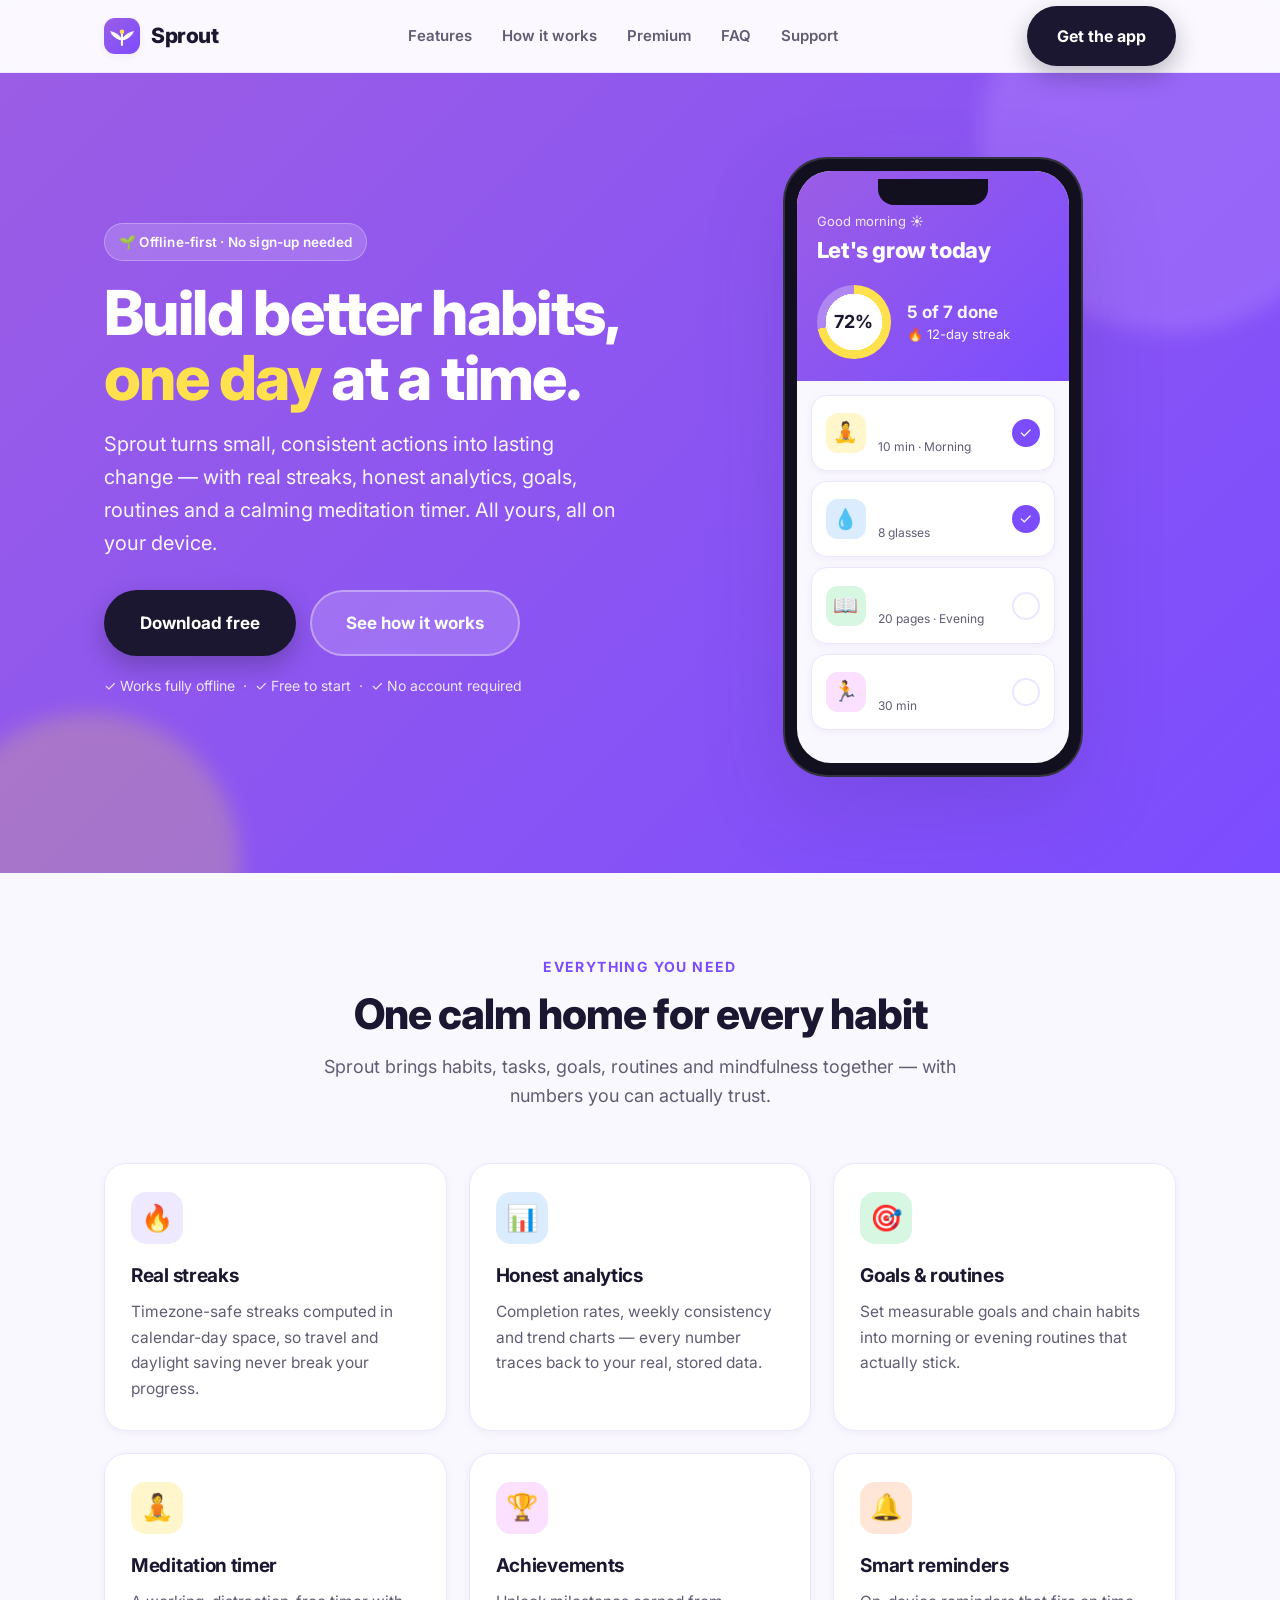
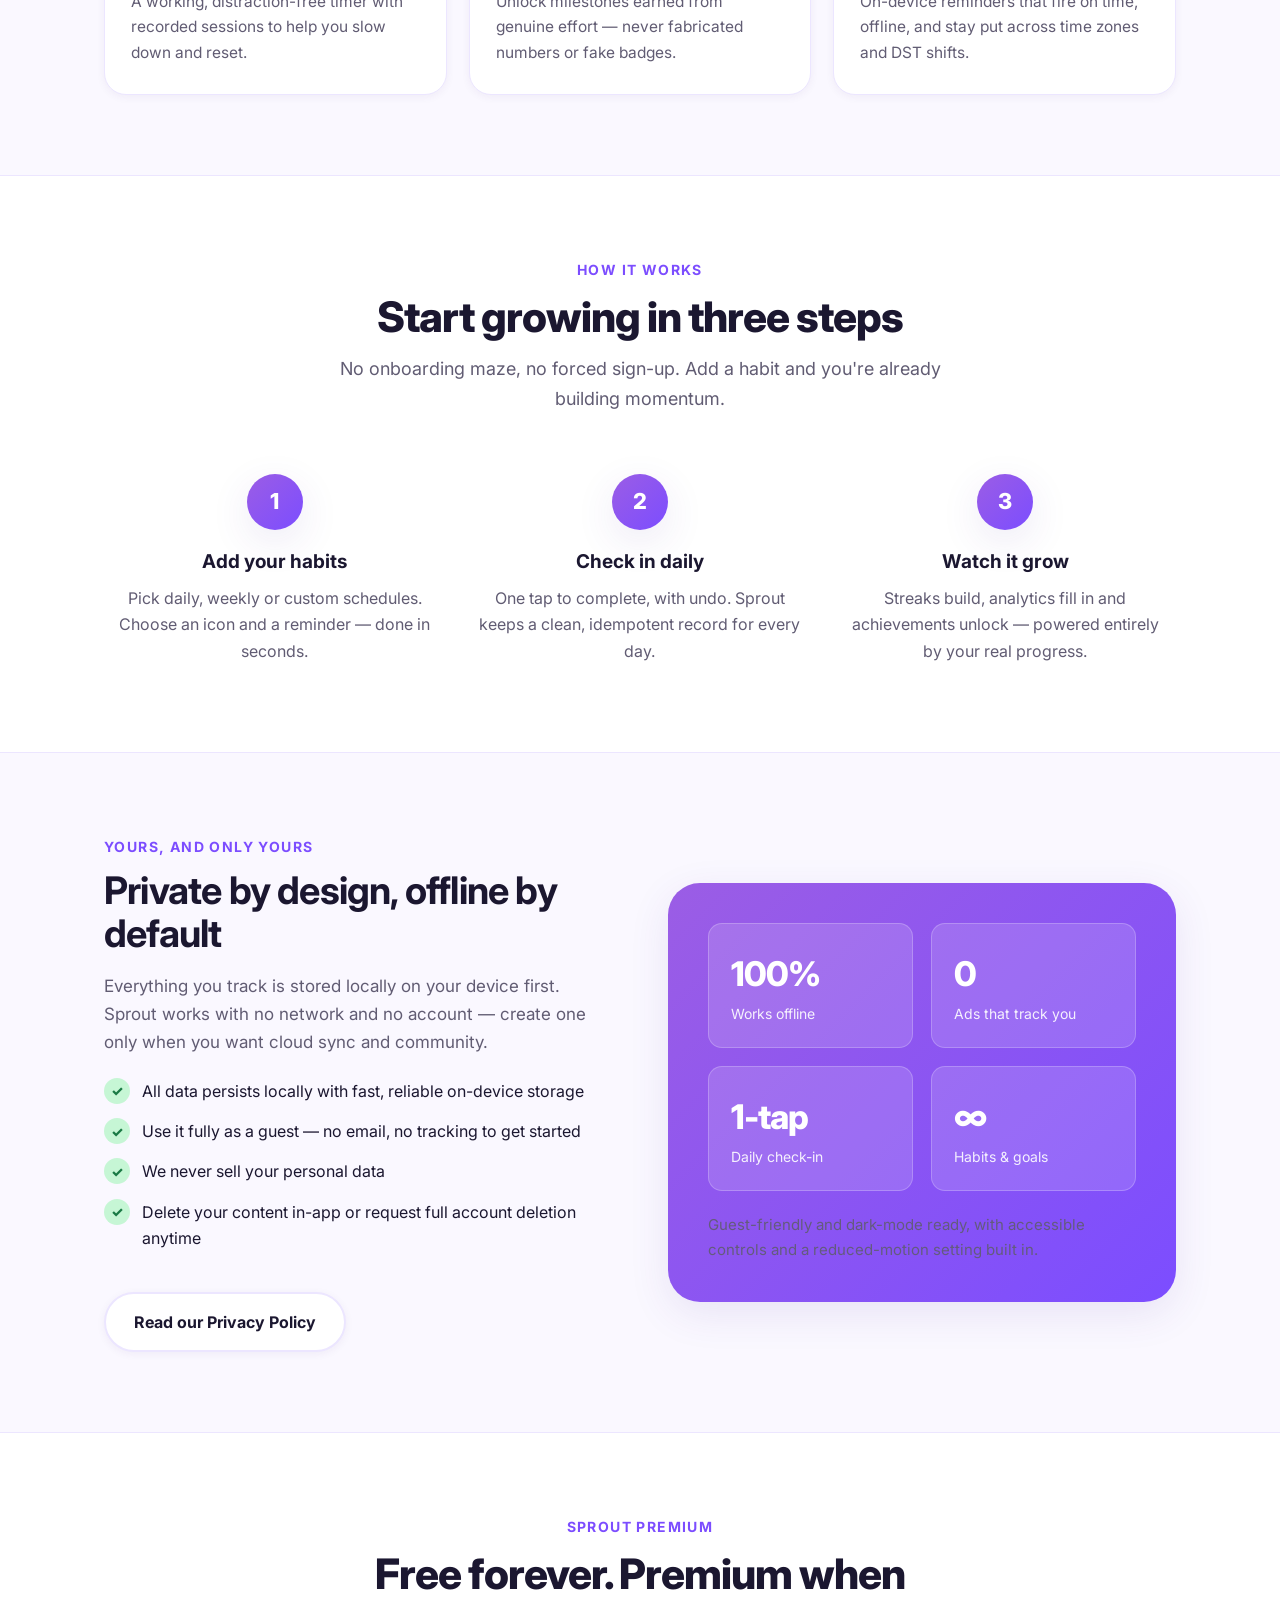
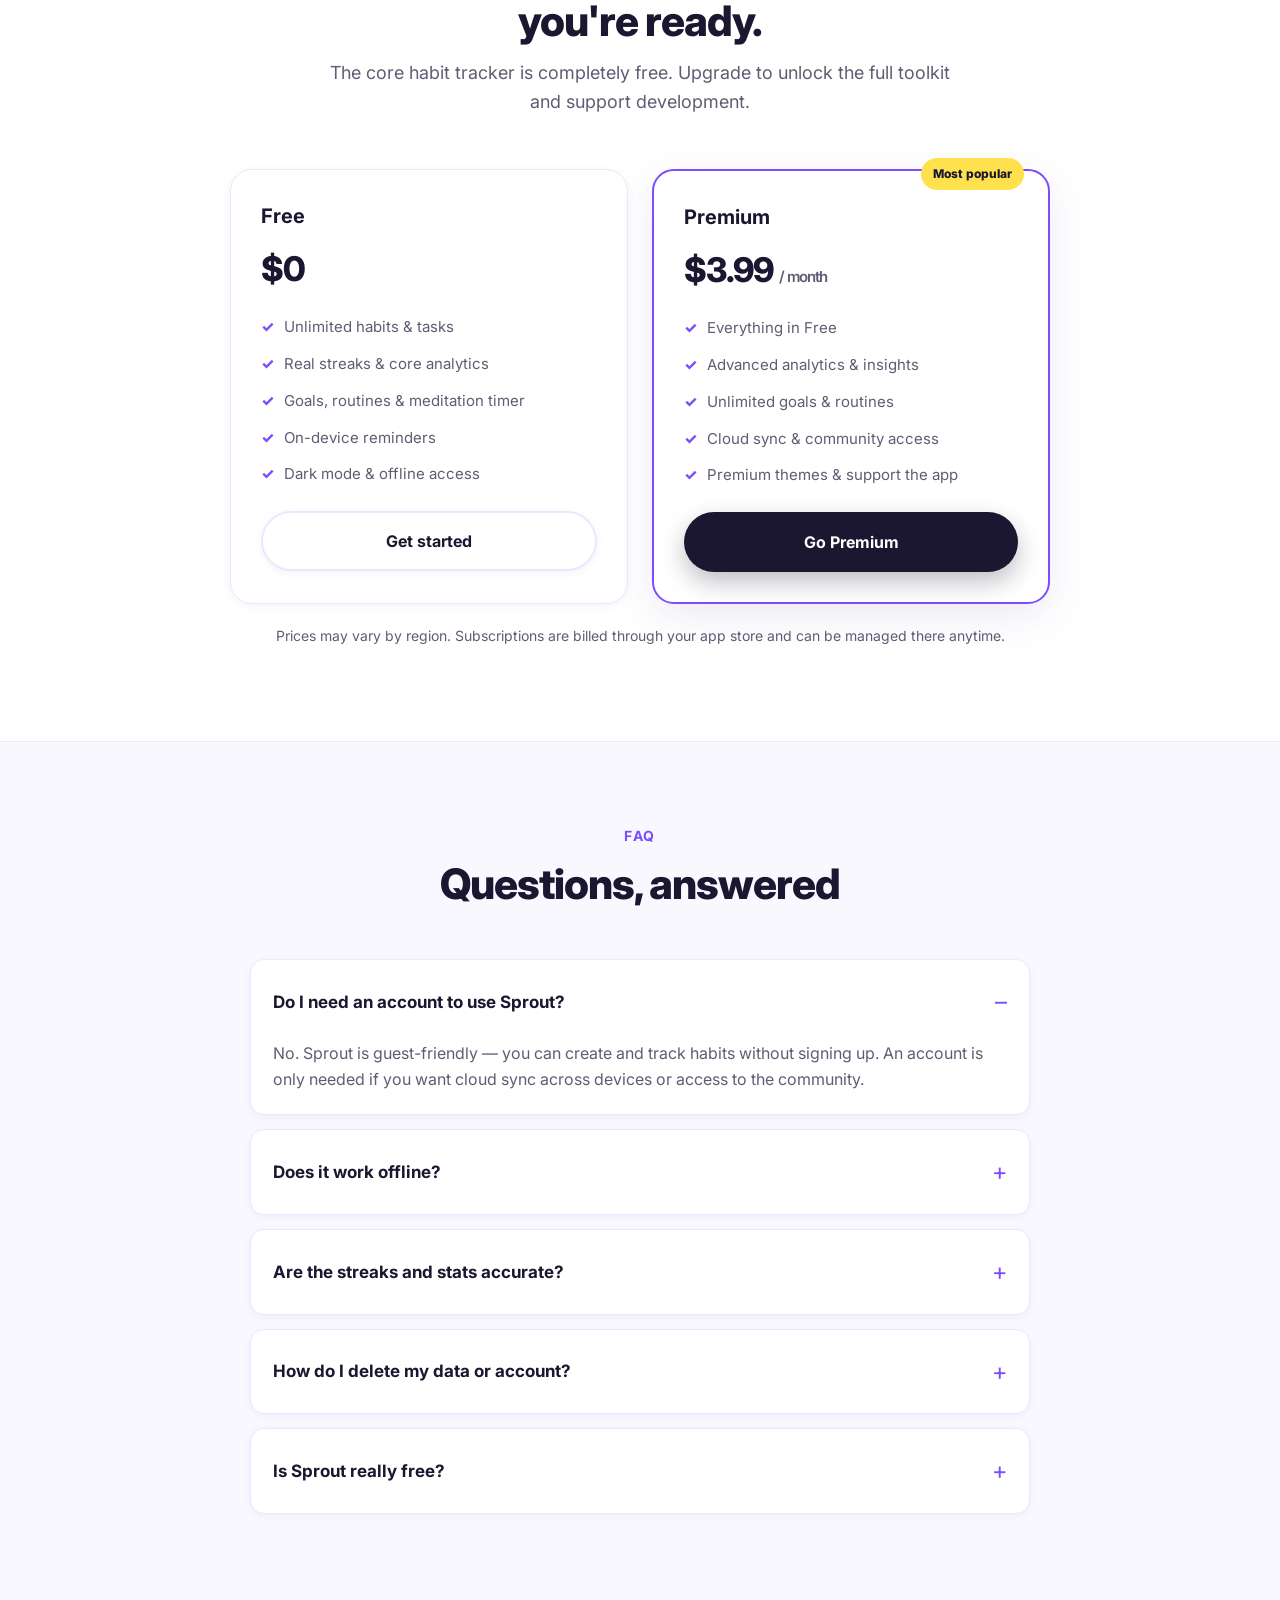
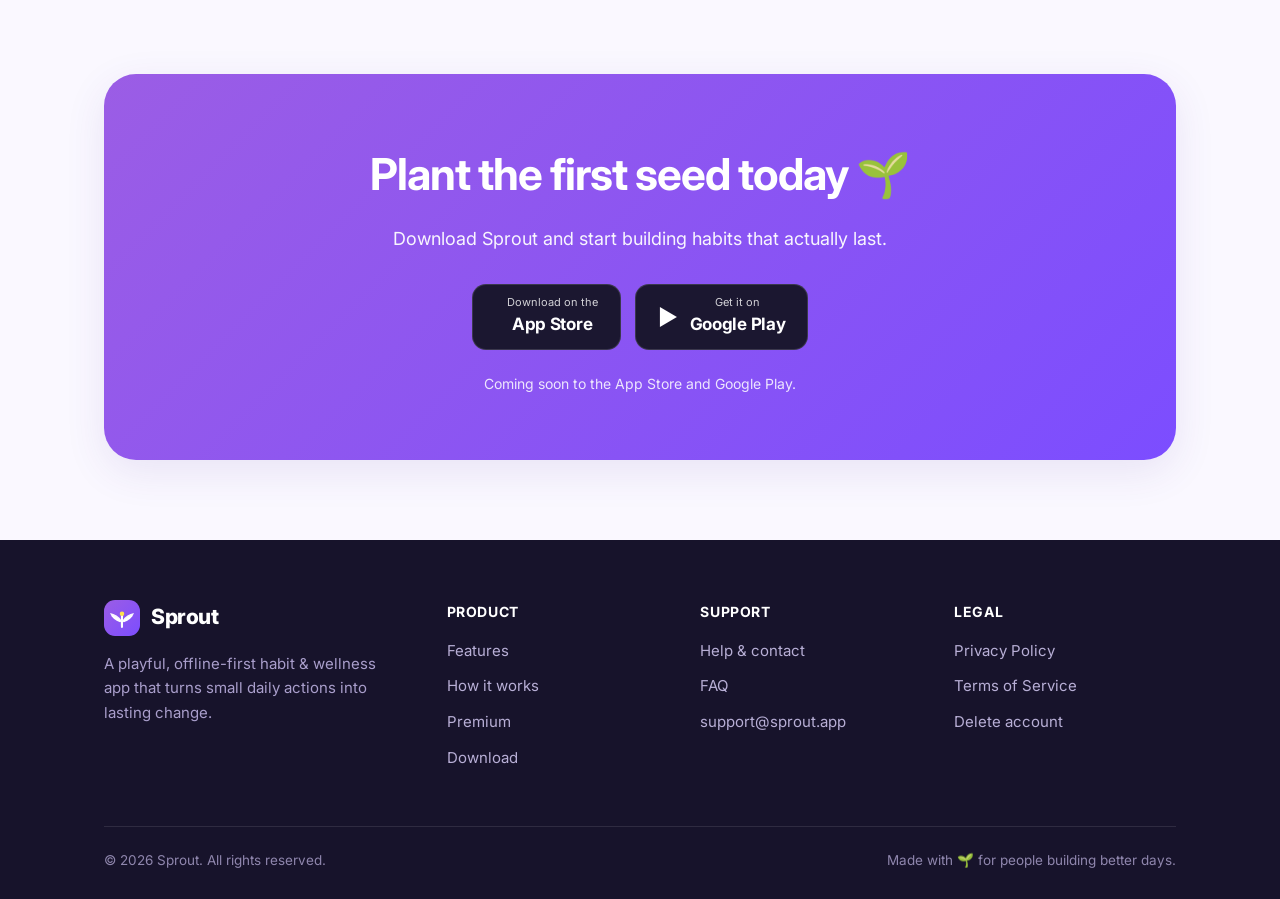
==== index.html @ 0c05026a "Add Sprout marketing site (landing, privacy, terms, delete-account, support)" ====
<!DOCTYPE html>
<html lang="en">
<head>
<meta charset="UTF-8">
<meta name="viewport" content="width=device-width, initial-scale=1.0">
<title>Sprout — Build better habits, one day at a time</title>
<meta name="description" content="Sprout is a playful, offline-first habit & wellness app. Track habits, build real streaks, hit goals, meditate and stay consistent — no account required.">
<meta name="theme-color" content="#7C4DFF">
<meta property="og:title" content="Sprout — Build better habits, one day at a time">
<meta property="og:description" content="Offline-first habit tracking with real streaks, analytics, goals, routines and meditation.">
<meta property="og:type" content="website">
<meta property="og:url" content="https://sprout.princelabs.me/">
<link rel="icon" type="image/svg+xml" href="/assets/logo.svg">
<link rel="apple-touch-icon" href="/assets/logo.svg">
<link rel="preconnect" href="https://fonts.googleapis.com">
<link rel="preconnect" href="https://fonts.gstatic.com" crossorigin>
<link href="https://fonts.googleapis.com/css2?family=Inter:wght@400;600;700;800&display=swap" rel="stylesheet">
<link rel="stylesheet" href="/styles.css">
</head>
<body>

<!-- ============ HEADER ============ -->
<header class="site-header">
  <div class="wrap">
    <nav class="nav" id="nav">
      <a class="brand" href="/">
        <img class="logo" src="/assets/logo.svg" alt="Sprout logo">
        Sprout
      </a>
      <div class="nav-links">
        <a href="#features">Features</a>
        <a href="#how">How it works</a>
        <a href="#premium">Premium</a>
        <a href="#faq">FAQ</a>
        <a href="/support">Support</a>
      </div>
      <div class="nav-cta">
        <a href="#download" class="btn btn-dark hide-mobile">Get the app</a>
        <button class="nav-toggle" id="navToggle" aria-label="Toggle menu">
          <span></span><span></span><span></span>
        </button>
      </div>
    </nav>
  </div>
</header>

<!-- ============ HERO ============ -->
<section class="hero">
  <div class="wrap">
    <div class="hero-grid">
      <div>
        <span class="eyebrow">🌱 Offline-first · No sign-up needed</span>
        <h1>Build better habits, <span class="accent">one day</span> at a time.</h1>
        <p class="lede">Sprout turns small, consistent actions into lasting change — with real streaks, honest analytics, goals, routines and a calming meditation timer. All yours, all on your device.</p>
        <div class="hero-actions">
          <a href="#download" class="btn btn-dark btn-lg">Download free</a>
          <a href="#how" class="btn btn-ghost btn-lg">See how it works</a>
        </div>
        <p class="hero-note">✓ Works fully offline &nbsp;·&nbsp; ✓ Free to start &nbsp;·&nbsp; ✓ No account required</p>
      </div>

      <!-- Phone mockup -->
      <div class="phone-stage">
        <div class="phone">
          <div class="notch"></div>
          <div class="screen">
            <div class="screen-top">
              <div class="greet">Good morning ☀️</div>
              <div class="greet-name">Let's grow today</div>
              <div class="ring-row">
                <div class="ring"><b>72%</b></div>
                <div class="ring-label">
                  <b>5 of 7 done</b>
                  🔥 12-day streak
                </div>
              </div>
            </div>
            <div class="screen-body">
              <div class="h-card done">
                <div class="emoji tint-yellow">🧘</div>
                <div class="h-meta"><b>Meditate</b><span>10 min · Morning</span></div>
                <div class="check">✓</div>
              </div>
              <div class="h-card done">
                <div class="emoji tint-blue">💧</div>
                <div class="h-meta"><b>Drink water</b><span>8 glasses</span></div>
                <div class="check">✓</div>
              </div>
              <div class="h-card">
                <div class="emoji tint-mint">📖</div>
                <div class="h-meta"><b>Read</b><span>20 pages · Evening</span></div>
                <div class="check"></div>
              </div>
              <div class="h-card">
                <div class="emoji tint-pink">🏃</div>
                <div class="h-meta"><b>Move your body</b><span>30 min</span></div>
                <div class="check"></div>
              </div>
            </div>
          </div>
        </div>
      </div>
    </div>
  </div>
</section>

<!-- ============ FEATURES ============ -->
<section id="features">
  <div class="wrap">
    <div class="section-head">
      <span class="kicker">Everything you need</span>
      <h2>One calm home for every habit</h2>
      <p>Sprout brings habits, tasks, goals, routines and mindfulness together — with numbers you can actually trust.</p>
    </div>
    <div class="features">
      <div class="feature">
        <div class="ficon tint-purple">🔥</div>
        <h3>Real streaks</h3>
        <p>Timezone-safe streaks computed in calendar-day space, so travel and daylight saving never break your progress.</p>
      </div>
      <div class="feature">
        <div class="ficon tint-blue">📊</div>
        <h3>Honest analytics</h3>
        <p>Completion rates, weekly consistency and trend charts — every number traces back to your real, stored data.</p>
      </div>
      <div class="feature">
        <div class="ficon tint-mint">🎯</div>
        <h3>Goals &amp; routines</h3>
        <p>Set measurable goals and chain habits into morning or evening routines that actually stick.</p>
      </div>
      <div class="feature">
        <div class="ficon tint-yellow">🧘</div>
        <h3>Meditation timer</h3>
        <p>A working, distraction-free timer with recorded sessions to help you slow down and reset.</p>
      </div>
      <div class="feature">
        <div class="ficon tint-pink">🏆</div>
        <h3>Achievements</h3>
        <p>Unlock milestones earned from genuine effort — never fabricated numbers or fake badges.</p>
      </div>
      <div class="feature">
        <div class="ficon tint-peach">🔔</div>
        <h3>Smart reminders</h3>
        <p>On-device reminders that fire on time, offline, and stay put across time zones and DST shifts.</p>
      </div>
    </div>
  </div>
</section>

<!-- ============ HOW IT WORKS ============ -->
<section id="how" style="background:#fff;border-top:1px solid var(--line);border-bottom:1px solid var(--line);">
  <div class="wrap">
    <div class="section-head">
      <span class="kicker">How it works</span>
      <h2>Start growing in three steps</h2>
      <p>No onboarding maze, no forced sign-up. Add a habit and you're already building momentum.</p>
    </div>
    <div class="steps">
      <div class="step">
        <div class="num">1</div>
        <h3>Add your habits</h3>
        <p>Pick daily, weekly or custom schedules. Choose an icon and a reminder — done in seconds.</p>
      </div>
      <div class="step">
        <div class="num">2</div>
        <h3>Check in daily</h3>
        <p>One tap to complete, with undo. Sprout keeps a clean, idempotent record for every day.</p>
      </div>
      <div class="step">
        <div class="num">3</div>
        <h3>Watch it grow</h3>
        <p>Streaks build, analytics fill in and achievements unlock — powered entirely by your real progress.</p>
      </div>
    </div>
  </div>
</section>

<!-- ============ PRIVACY / OFFLINE HIGHLIGHT ============ -->
<section id="privacy-first">
  <div class="wrap">
    <div class="split">
      <div>
        <span class="kicker" style="color:var(--purple);font-weight:700;letter-spacing:1.4px;text-transform:uppercase;font-size:14px;">Yours, and only yours</span>
        <h2>Private by design, offline by default</h2>
        <p>Everything you track is stored locally on your device first. Sprout works with no network and no account — create one only when you want cloud sync and community.</p>
        <ul class="check-list">
          <li><span class="tick">✓</span> All data persists locally with fast, reliable on-device storage</li>
          <li><span class="tick">✓</span> Use it fully as a guest — no email, no tracking to get started</li>
          <li><span class="tick">✓</span> We never sell your personal data</li>
          <li><span class="tick">✓</span> Delete your content in-app or request full account deletion anytime</li>
        </ul>
        <div class="mt-lg">
          <a href="/privacy" class="btn btn-light">Read our Privacy Policy</a>
        </div>
      </div>
      <div class="panel">
        <div class="stat-grid">
          <div class="stat"><div class="n">100%</div><div class="l">Works offline</div></div>
          <div class="stat"><div class="n">0</div><div class="l">Ads that track you</div></div>
          <div class="stat"><div class="n">1-tap</div><div class="l">Daily check-in</div></div>
          <div class="stat"><div class="n">∞</div><div class="l">Habits &amp; goals</div></div>
        </div>
        <p style="margin:22px 0 0;opacity:.92;font-size:15px;">Guest-friendly and dark-mode ready, with accessible controls and a reduced-motion setting built in.</p>
      </div>
    </div>
  </div>
</section>

<!-- ============ PREMIUM ============ -->
<section id="premium" style="background:#fff;border-top:1px solid var(--line);border-bottom:1px solid var(--line);">
  <div class="wrap">
    <div class="section-head">
      <span class="kicker">Sprout Premium</span>
      <h2>Free forever. Premium when you're ready.</h2>
      <p>The core habit tracker is completely free. Upgrade to unlock the full toolkit and support development.</p>
    </div>
    <div class="plans">
      <div class="plan">
        <h3>Free</h3>
        <div class="price">$0</div>
        <ul>
          <li>Unlimited habits &amp; tasks</li>
          <li>Real streaks &amp; core analytics</li>
          <li>Goals, routines &amp; meditation timer</li>
          <li>On-device reminders</li>
          <li>Dark mode &amp; offline access</li>
        </ul>
        <a href="#download" class="btn btn-light" style="width:100%;">Get started</a>
      </div>
      <div class="plan featured">
        <span class="tag">Most popular</span>
        <h3>Premium</h3>
        <div class="price">$3.99 <span>/ month</span></div>
        <ul>
          <li>Everything in Free</li>
          <li>Advanced analytics &amp; insights</li>
          <li>Unlimited goals &amp; routines</li>
          <li>Cloud sync &amp; community access</li>
          <li>Premium themes &amp; support the app</li>
        </ul>
        <a href="#download" class="btn btn-dark" style="width:100%;">Go Premium</a>
      </div>
    </div>
    <p class="center" style="color:var(--muted);font-size:14px;margin-top:20px;">Prices may vary by region. Subscriptions are billed through your app store and can be managed there anytime.</p>
  </div>
</section>

<!-- ============ FAQ ============ -->
<section id="faq">
  <div class="wrap">
    <div class="section-head">
      <span class="kicker">FAQ</span>
      <h2>Questions, answered</h2>
    </div>
    <div class="faq">
      <details class="qa" open>
        <summary>Do I need an account to use Sprout?</summary>
        <p>No. Sprout is guest-friendly — you can create and track habits without signing up. An account is only needed if you want cloud sync across devices or access to the community.</p>
      </details>
      <details class="qa">
        <summary>Does it work offline?</summary>
        <p>Yes. Sprout is offline-first. All your data is stored on your device, so the app works fully with no network connection. Reminders also fire locally, even offline.</p>
      </details>
      <details class="qa">
        <summary>Are the streaks and stats accurate?</summary>
        <p>Every number is derived from your actual completion records. Streaks are calculated in calendar-day space and stored in UTC, so daylight saving and travel never corrupt your progress.</p>
      </details>
      <details class="qa">
        <summary>How do I delete my data or account?</summary>
        <p>You can reset your data or delete your account directly in the app's settings. You can also request full account deletion by email — see our <a href="/delete-account">account deletion page</a> for details.</p>
      </details>
      <details class="qa">
        <summary>Is Sprout really free?</summary>
        <p>Yes. The core habit tracker is free forever. Premium is an optional subscription that unlocks advanced features and helps support ongoing development.</p>
      </details>
    </div>
  </div>
</section>

<!-- ============ DOWNLOAD CTA ============ -->
<section id="download" class="cta-band">
  <div class="wrap">
    <div class="cta-inner">
      <h2>Plant the first seed today 🌱</h2>
      <p>Download Sprout and start building habits that actually last.</p>
      <div class="store-badges">
        <a class="store-badge" href="#" aria-label="Download on the App Store">
          <span style="font-size:22px;"></span>
          <span><small>Download on the</small><b>App Store</b></span>
        </a>
        <a class="store-badge" href="#" aria-label="Get it on Google Play">
          <span style="font-size:22px;">▶</span>
          <span><small>Get it on</small><b>Google Play</b></span>
        </a>
      </div>
      <p style="margin:22px 0 0;font-size:14px;opacity:.85;">Coming soon to the App Store and Google Play.</p>
    </div>
  </div>
</section>

<!-- ============ FOOTER ============ -->
<footer class="site-footer">
  <div class="wrap">
    <div class="footer-grid">
      <div>
        <a class="brand" href="/">
          <img class="logo" src="/assets/logo.svg" alt="Sprout logo" width="36" height="36">
          Sprout
        </a>
        <p class="footer-about">A playful, offline-first habit &amp; wellness app that turns small daily actions into lasting change.</p>
      </div>
      <div class="footer-col">
        <h4>Product</h4>
        <a href="#features">Features</a>
        <a href="#how">How it works</a>
        <a href="#premium">Premium</a>
        <a href="#download">Download</a>
      </div>
      <div class="footer-col">
        <h4>Support</h4>
        <a href="/support">Help &amp; contact</a>
        <a href="#faq">FAQ</a>
        <a href="mailto:support@sprout.app">support@sprout.app</a>
      </div>
      <div class="footer-col">
        <h4>Legal</h4>
        <a href="/privacy">Privacy Policy</a>
        <a href="/terms">Terms of Service</a>
        <a href="/delete-account">Delete account</a>
      </div>
    </div>
    <div class="footer-bottom">
      <span>© 2026 Sprout. All rights reserved.</span>
      <span>Made with 🌱 for people building better days.</span>
    </div>
  </div>
</footer>

<script>
  // Mobile nav toggle
  var nav = document.getElementById('nav');
  var toggle = document.getElementById('navToggle');
  if (toggle) {
    toggle.addEventListener('click', function () {
      nav.classList.toggle('open');
    });
    nav.querySelectorAll('.nav-links a').forEach(function (a) {
      a.addEventListener('click', function () { nav.classList.remove('open'); });
    });
  }
</script>
</body>
</html>
---- styles.css ----
/* ============================================================
   Sprout — shared brand stylesheet
   Habit & wellness app marketing site
   ============================================================ */

:root {
  --purple: #7C4DFF;
  --purple-2: #9B5DE5;
  --purple-ink: #4a2fb0;
  --yellow: #FFE14D;
  --mint: #C6F6D5;
  --pink: #FBE4FF;
  --ink: #1b1730;
  --muted: #615c73;
  --line: #ece6ff;
  --bg: #faf8ff;
  --card: #ffffff;
  --radius: 22px;
  --radius-sm: 14px;
  --radius-lg: 32px;
  --shadow-sm: 0 2px 8px rgba(60, 40, 120, 0.06);
  --shadow: 0 12px 40px rgba(80, 50, 160, 0.10);
  --shadow-lg: 0 30px 80px rgba(80, 50, 160, 0.22);
  --grad: linear-gradient(135deg, var(--purple-2), var(--purple));
  --maxw: 1120px;
  --font: 'Inter', -apple-system, BlinkMacSystemFont, 'Segoe UI', Roboto, Helvetica, Arial, sans-serif;
}

* { box-sizing: border-box; }

html { scroll-behavior: smooth; -webkit-text-size-adjust: 100%; }

body {
  margin: 0;
  font-family: var(--font);
  color: var(--ink);
  background: var(--bg);
  line-height: 1.65;
  -webkit-font-smoothing: antialiased;
  text-rendering: optimizeLegibility;
}

img { max-width: 100%; display: block; }
a { color: var(--purple); text-decoration: none; }
a:hover { text-decoration: underline; }

.wrap { max-width: var(--maxw); margin: 0 auto; padding: 0 24px; }
.narrow { max-width: 780px; }

/* ---------- Buttons ---------- */
.btn {
  display: inline-flex;
  align-items: center;
  justify-content: center;
  gap: 10px;
  font-weight: 700;
  font-size: 16px;
  padding: 15px 28px;
  border-radius: 999px;
  border: 2px solid transparent;
  cursor: pointer;
  transition: transform .15s ease, box-shadow .15s ease, background .15s ease, color .15s ease;
  text-decoration: none;
  white-space: nowrap;
}
.btn:hover { text-decoration: none; transform: translateY(-2px); }
.btn-dark { background: var(--ink); color: #fff; box-shadow: 0 10px 24px rgba(27,23,48,.28); }
.btn-dark:hover { background: #2a2447; color: #fff; }
.btn-light { background: #fff; color: var(--ink); box-shadow: var(--shadow-sm); border-color: var(--line); }
.btn-light:hover { color: var(--ink); }
.btn-ghost { background: rgba(255,255,255,.16); color: #fff; border-color: rgba(255,255,255,.35); }
.btn-ghost:hover { background: rgba(255,255,255,.26); color: #fff; }
.btn-lg { font-size: 17px; padding: 17px 34px; }

/* ---------- Header / nav ---------- */
.site-header {
  position: sticky;
  top: 0;
  z-index: 50;
  backdrop-filter: saturate(180%) blur(12px);
  background: rgba(250, 248, 255, 0.82);
  border-bottom: 1px solid var(--line);
}
.nav {
  display: flex;
  align-items: center;
  justify-content: space-between;
  height: 72px;
}
.brand {
  display: flex;
  align-items: center;
  gap: 11px;
  font-weight: 800;
  font-size: 21px;
  letter-spacing: -0.4px;
  color: var(--ink);
}
.brand:hover { text-decoration: none; }
.brand .logo { width: 36px; height: 36px; border-radius: 11px; box-shadow: var(--shadow-sm); }
.nav-links { display: flex; align-items: center; gap: 30px; }
.nav-links a { color: var(--muted); font-weight: 600; font-size: 15px; }
.nav-links a:hover { color: var(--ink); text-decoration: none; }
.nav-cta { display: flex; align-items: center; gap: 14px; }
.nav-toggle { display: none; background: none; border: 0; cursor: pointer; padding: 8px; }
.nav-toggle span { display: block; width: 24px; height: 2px; background: var(--ink); margin: 5px 0; border-radius: 2px; }

/* ---------- Logo mark (inline svg helper) ---------- */
.mark {
  display: inline-grid;
  place-items: center;
  border-radius: 12px;
  background: var(--grad);
}

/* ---------- Hero ---------- */
.hero {
  position: relative;
  overflow: hidden;
  background: var(--grad);
  color: #fff;
  padding: 84px 0 96px;
}
.hero::before,
.hero::after {
  content: "";
  position: absolute;
  border-radius: 50%;
  filter: blur(10px);
  opacity: .35;
}
.hero::before { width: 380px; height: 380px; background: #b98cff; top: -120px; right: -80px; }
.hero::after { width: 300px; height: 300px; background: var(--yellow); bottom: -140px; left: -60px; opacity: .22; }
.hero .wrap { position: relative; z-index: 2; }
.hero-grid {
  display: grid;
  grid-template-columns: 1.05fr 0.95fr;
  gap: 48px;
  align-items: center;
}
.eyebrow {
  display: inline-flex;
  align-items: center;
  gap: 8px;
  background: rgba(255,255,255,.16);
  border: 1px solid rgba(255,255,255,.28);
  padding: 7px 14px;
  border-radius: 999px;
  font-weight: 600;
  font-size: 13.5px;
  letter-spacing: .2px;
}
.hero h1 {
  font-size: clamp(38px, 5.4vw, 62px);
  line-height: 1.04;
  letter-spacing: -1.6px;
  margin: 20px 0 18px;
  font-weight: 800;
}
.hero h1 .accent { color: var(--yellow); }
.hero .lede { font-size: clamp(17px, 2vw, 20px); opacity: .94; max-width: 520px; margin: 0 0 30px; }
.hero-actions { display: flex; flex-wrap: wrap; gap: 14px; align-items: center; }
.hero-note { margin-top: 18px; font-size: 14px; opacity: .85; display: flex; align-items: center; gap: 8px; }

/* ---------- Phone mockup ---------- */
.phone-stage { position: relative; display: grid; place-items: center; }
.phone {
  width: 300px;
  max-width: 78vw;
  aspect-ratio: 300 / 620;
  background: #12101f;
  border-radius: 44px;
  padding: 12px;
  box-shadow: var(--shadow-lg);
  border: 2px solid rgba(255,255,255,.14);
  position: relative;
}
.phone .screen {
  width: 100%;
  height: 100%;
  border-radius: 34px;
  overflow: hidden;
  background: var(--bg);
  display: flex;
  flex-direction: column;
}
.phone .notch {
  position: absolute;
  top: 20px; left: 50%; transform: translateX(-50%);
  width: 110px; height: 26px; background: #12101f; border-radius: 0 0 16px 16px; z-index: 3;
}
.screen-top {
  background: var(--grad);
  color: #fff;
  padding: 40px 20px 22px;
}
.screen-top .greet { font-size: 13px; opacity: .85; }
.screen-top .greet-name { font-size: 22px; font-weight: 800; letter-spacing: -.4px; }
.ring-row { display: flex; align-items: center; gap: 16px; margin-top: 16px; }
.ring {
  width: 74px; height: 74px; border-radius: 50%;
  background:
    radial-gradient(closest-side, #fff 76%, transparent 77% 100%),
    conic-gradient(var(--yellow) 72%, rgba(255,255,255,.28) 0);
  display: grid; place-items: center;
}
.ring b { font-size: 18px; color: var(--ink); }
.ring-row .ring-label { font-size: 13px; line-height: 1.4; opacity: .95; }
.ring-row .ring-label b { display: block; font-size: 17px; }
.screen-body { padding: 14px; display: grid; gap: 10px; overflow: hidden; }
.h-card {
  display: flex; align-items: center; gap: 12px;
  background: #fff; border: 1px solid var(--line);
  border-radius: 16px; padding: 12px 14px; box-shadow: var(--shadow-sm);
}
.h-card .emoji {
  width: 40px; height: 40px; border-radius: 12px; display: grid; place-items: center; font-size: 20px; flex: none;
}
.h-card .h-meta { flex: 1; min-width: 0; }
.h-card .h-meta b { font-size: 14.5px; display: block; }
.h-card .h-meta span { font-size: 12px; color: var(--muted); }
.h-card .check {
  width: 28px; height: 28px; border-radius: 50%; flex: none;
  border: 2px solid var(--line); display: grid; place-items: center;
  font-size: 15px; color: #fff;
}
.h-card.done .check { background: var(--purple); border-color: var(--purple); }
.h-card.done .h-meta b { text-decoration: none; }

/* ---------- Sections ---------- */
section { padding: 80px 0; }
.section-head { text-align: center; max-width: 640px; margin: 0 auto 52px; }
.section-head .kicker {
  color: var(--purple);
  font-weight: 700;
  font-size: 14px;
  letter-spacing: 1.4px;
  text-transform: uppercase;
}
.section-head h2 {
  font-size: clamp(28px, 4vw, 42px);
  letter-spacing: -1px;
  margin: 12px 0 14px;
  font-weight: 800;
  line-height: 1.1;
}
.section-head p { color: var(--muted); font-size: 18px; margin: 0; }

/* ---------- Feature grid ---------- */
.features {
  display: grid;
  grid-template-columns: repeat(3, 1fr);
  gap: 22px;
}
.feature {
  background: var(--card);
  border: 1px solid var(--line);
  border-radius: var(--radius);
  padding: 28px 26px;
  box-shadow: var(--shadow-sm);
  transition: transform .18s ease, box-shadow .18s ease;
}
.feature:hover { transform: translateY(-4px); box-shadow: var(--shadow); }
.feature .ficon {
  width: 52px; height: 52px; border-radius: 15px;
  display: grid; place-items: center; font-size: 26px; margin-bottom: 16px;
}
.feature h3 { margin: 0 0 8px; font-size: 19px; letter-spacing: -.3px; }
.feature p { margin: 0; color: var(--muted); font-size: 15.5px; }

.tint-purple { background: #efe9ff; }
.tint-yellow { background: #fff6cc; }
.tint-mint { background: #d7f7e2; }
.tint-pink { background: #fbe0ff; }
.tint-blue { background: #dcecff; }
.tint-peach { background: #ffe6d6; }

/* ---------- Steps ---------- */
.steps { display: grid; grid-template-columns: repeat(3, 1fr); gap: 24px; }
.step { text-align: center; padding: 8px; }
.step .num {
  width: 56px; height: 56px; margin: 0 auto 16px;
  border-radius: 50%; background: var(--grad); color: #fff;
  display: grid; place-items: center; font-weight: 800; font-size: 22px;
  box-shadow: var(--shadow);
}
.step h3 { margin: 0 0 8px; font-size: 19px; }
.step p { margin: 0; color: var(--muted); }

/* ---------- Split / highlight ---------- */
.split {
  display: grid;
  grid-template-columns: 1fr 1fr;
  gap: 56px;
  align-items: center;
}
.split h2 { font-size: clamp(26px, 3.4vw, 38px); letter-spacing: -.8px; margin: 10px 0 16px; line-height: 1.12; }
.split p { color: var(--muted); font-size: 17px; }
.check-list { list-style: none; padding: 0; margin: 22px 0 0; display: grid; gap: 14px; }
.check-list li { display: flex; gap: 12px; align-items: flex-start; font-size: 16px; }
.check-list .tick {
  flex: none; width: 26px; height: 26px; border-radius: 50%;
  background: var(--mint); color: #1a7a45; display: grid; place-items: center; font-weight: 800; font-size: 14px;
}
.panel {
  background: var(--grad);
  border-radius: var(--radius-lg);
  padding: 40px;
  color: #fff;
  box-shadow: var(--shadow);
}
.stat-grid { display: grid; grid-template-columns: 1fr 1fr; gap: 18px; }
.stat {
  background: rgba(255,255,255,.14);
  border: 1px solid rgba(255,255,255,.22);
  border-radius: var(--radius-sm);
  padding: 22px;
}
.stat .n { font-size: 34px; font-weight: 800; letter-spacing: -1px; }
.stat .l { font-size: 14px; opacity: .9; }

/* ---------- Premium ---------- */
.plans { display: grid; grid-template-columns: 1fr 1fr; gap: 24px; max-width: 820px; margin: 0 auto; }
.plan {
  background: var(--card); border: 1px solid var(--line);
  border-radius: var(--radius); padding: 30px; box-shadow: var(--shadow-sm); position: relative;
}
.plan.featured { border: 2px solid var(--purple); box-shadow: var(--shadow); }
.plan .tag {
  position: absolute; top: -13px; right: 24px;
  background: var(--yellow); color: var(--ink); font-weight: 800; font-size: 12px;
  padding: 6px 12px; border-radius: 999px;
}
.plan h3 { margin: 0 0 4px; font-size: 20px; }
.plan .price { font-size: 34px; font-weight: 800; letter-spacing: -1px; margin: 8px 0 4px; }
.plan .price span { font-size: 15px; font-weight: 600; color: var(--muted); }
.plan ul { list-style: none; padding: 0; margin: 18px 0 24px; display: grid; gap: 12px; }
.plan ul li { display: flex; gap: 10px; font-size: 15px; color: var(--muted); }
.plan ul li::before { content: "✓"; color: var(--purple); font-weight: 800; }

/* ---------- CTA band ---------- */
.cta-band { text-align: center; }
.cta-inner {
  background: var(--grad);
  border-radius: var(--radius-lg);
  padding: 64px 32px;
  color: #fff;
  box-shadow: var(--shadow);
  position: relative;
  overflow: hidden;
}
.cta-inner h2 { font-size: clamp(28px, 4vw, 44px); letter-spacing: -1px; margin: 0 0 14px; }
.cta-inner p { font-size: 18px; opacity: .94; margin: 0 0 30px; }
.store-badges { display: flex; gap: 14px; justify-content: center; flex-wrap: wrap; }
.store-badge {
  display: inline-flex; align-items: center; gap: 12px;
  background: var(--ink); color: #fff; padding: 12px 22px; border-radius: 14px;
  border: 1px solid rgba(255,255,255,.14); transition: transform .15s ease;
}
.store-badge:hover { text-decoration: none; color: #fff; transform: translateY(-2px); }
.store-badge small { display: block; font-size: 11px; opacity: .8; line-height: 1; margin-bottom: 3px; }
.store-badge b { font-size: 17px; line-height: 1; letter-spacing: -.3px; }

/* ---------- FAQ ---------- */
.faq { max-width: 780px; margin: 0 auto; display: grid; gap: 14px; }
details.qa {
  background: var(--card); border: 1px solid var(--line);
  border-radius: var(--radius-sm); padding: 4px 22px; box-shadow: var(--shadow-sm);
}
details.qa summary {
  list-style: none; cursor: pointer; font-weight: 700; font-size: 17px;
  padding: 18px 0; display: flex; justify-content: space-between; align-items: center; gap: 16px;
}
details.qa summary::-webkit-details-marker { display: none; }
details.qa summary::after { content: "+"; font-size: 24px; color: var(--purple); font-weight: 400; }
details.qa[open] summary::after { content: "–"; }
details.qa p { margin: 0 0 18px; color: var(--muted); }

/* ---------- Footer ---------- */
.site-footer { background: #17132b; color: #cfc8e6; padding: 60px 0 28px; }
.footer-grid { display: grid; grid-template-columns: 1.4fr 1fr 1fr 1fr; gap: 32px; }
.site-footer .brand { color: #fff; }
.site-footer .brand .logo { box-shadow: none; }
.footer-about { color: #a99ecb; font-size: 15px; margin: 16px 0 0; max-width: 300px; }
.footer-col h4 { color: #fff; font-size: 14px; letter-spacing: .6px; text-transform: uppercase; margin: 0 0 16px; }
.footer-col a { display: block; color: #b8afd6; font-size: 15px; margin-bottom: 11px; }
.footer-col a:hover { color: #fff; text-decoration: none; }
.footer-bottom {
  border-top: 1px solid rgba(255,255,255,.1);
  margin-top: 44px; padding-top: 22px;
  display: flex; justify-content: space-between; flex-wrap: wrap; gap: 12px;
  font-size: 13.5px; color: #8f86ad;
}
.footer-bottom a { color: #8f86ad; }

/* ---------- Legal / doc pages ---------- */
.doc-hero { background: var(--grad); color: #fff; padding: 64px 0 48px; }
.doc-hero h1 { font-size: clamp(30px, 4.4vw, 46px); letter-spacing: -1px; margin: 14px 0 8px; }
.doc-hero .sub { opacity: .9; margin: 0; }
.doc { padding: 48px 0 80px; }
.doc h2 { margin: 34px 0 10px; font-size: 22px; letter-spacing: -.4px; }
.doc h3 { margin: 24px 0 8px; font-size: 18px; }
.doc p, .doc li { color: #2c2740; font-size: 16px; }
.doc ul, .doc ol { padding-left: 22px; }
.doc li { margin: 6px 0; }
.doc .muted { color: var(--muted); font-size: 14px; }
.callout {
  background: var(--card); border: 1px solid var(--line);
  border-left: 4px solid var(--purple);
  border-radius: var(--radius-sm); padding: 18px 22px; margin: 22px 0;
  box-shadow: var(--shadow-sm);
}
.callout.warn { border-left-color: #e0842a; background: #fff7ee; }
.toc {
  background: var(--card); border: 1px solid var(--line);
  border-radius: var(--radius-sm); padding: 20px 24px; margin: 8px 0 28px;
}
.toc h4 { margin: 0 0 10px; font-size: 13px; letter-spacing: .6px; text-transform: uppercase; color: var(--muted); }
.toc ol { margin: 0; padding-left: 20px; column-count: 2; column-gap: 32px; }
.toc a { font-size: 15px; }

/* step cards for delete-account */
.steps-vertical { counter-reset: step; display: grid; gap: 16px; margin: 8px 0 0; }
.step-row {
  display: flex; gap: 18px; align-items: flex-start;
  background: var(--card); border: 1px solid var(--line);
  border-radius: var(--radius-sm); padding: 20px 22px; box-shadow: var(--shadow-sm);
}
.step-row .badge {
  counter-increment: step; flex: none;
  width: 38px; height: 38px; border-radius: 50%; background: var(--grad); color: #fff;
  display: grid; place-items: center; font-weight: 800;
}
.step-row .badge::before { content: counter(step); }
.step-row h3 { margin: 2px 0 6px; font-size: 17px; }
.step-row p { margin: 0; color: var(--muted); font-size: 15px; }

/* contact cards */
.contact-grid { display: grid; grid-template-columns: repeat(3, 1fr); gap: 20px; margin-top: 8px; }
.contact-card {
  background: var(--card); border: 1px solid var(--line); border-radius: var(--radius);
  padding: 28px; text-align: center; box-shadow: var(--shadow-sm);
}
.contact-card .ficon { margin: 0 auto 14px; }
.contact-card h3 { margin: 0 0 6px; font-size: 18px; }
.contact-card p { margin: 0; color: var(--muted); font-size: 15px; }

/* 404 */
.notfound {
  min-height: 70vh; display: grid; place-items: center; text-align: center; padding: 60px 24px;
}
.notfound .big { font-size: clamp(80px, 16vw, 160px); font-weight: 800; letter-spacing: -4px; color: var(--purple); line-height: 1; }

/* ---------- Utilities ---------- */
.center { text-align: center; }
.mt-lg { margin-top: 40px; }
.hide-mobile { display: initial; }

/* ---------- Responsive ---------- */
@media (max-width: 900px) {
  .hero-grid { grid-template-columns: 1fr; gap: 40px; text-align: center; }
  .hero .lede { margin-left: auto; margin-right: auto; }
  .hero-actions { justify-content: center; }
  .hero-note { justify-content: center; }
  .phone-stage { order: -1; }
  .features, .steps, .contact-grid { grid-template-columns: 1fr 1fr; }
  .split, .plans { grid-template-columns: 1fr; gap: 32px; }
  .footer-grid { grid-template-columns: 1fr 1fr; gap: 28px; }
  .toc ol { column-count: 1; }
}
@media (max-width: 620px) {
  section { padding: 56px 0; }
  .nav-links { display: none; }
  .nav-toggle { display: block; }
  .nav.open .nav-links {
    display: flex; flex-direction: column; position: absolute; top: 72px; left: 0; right: 0;
    background: #fff; padding: 18px 24px; gap: 16px; border-bottom: 1px solid var(--line);
    box-shadow: var(--shadow);
  }
  .features, .steps, .contact-grid { grid-template-columns: 1fr; }
  .footer-grid { grid-template-columns: 1fr; }
  .hero { padding: 60px 0 72px; }
  .cta-inner { padding: 44px 22px; }
}

@media (prefers-reduced-motion: reduce) {
  * { scroll-behavior: auto !important; transition: none !important; }
}
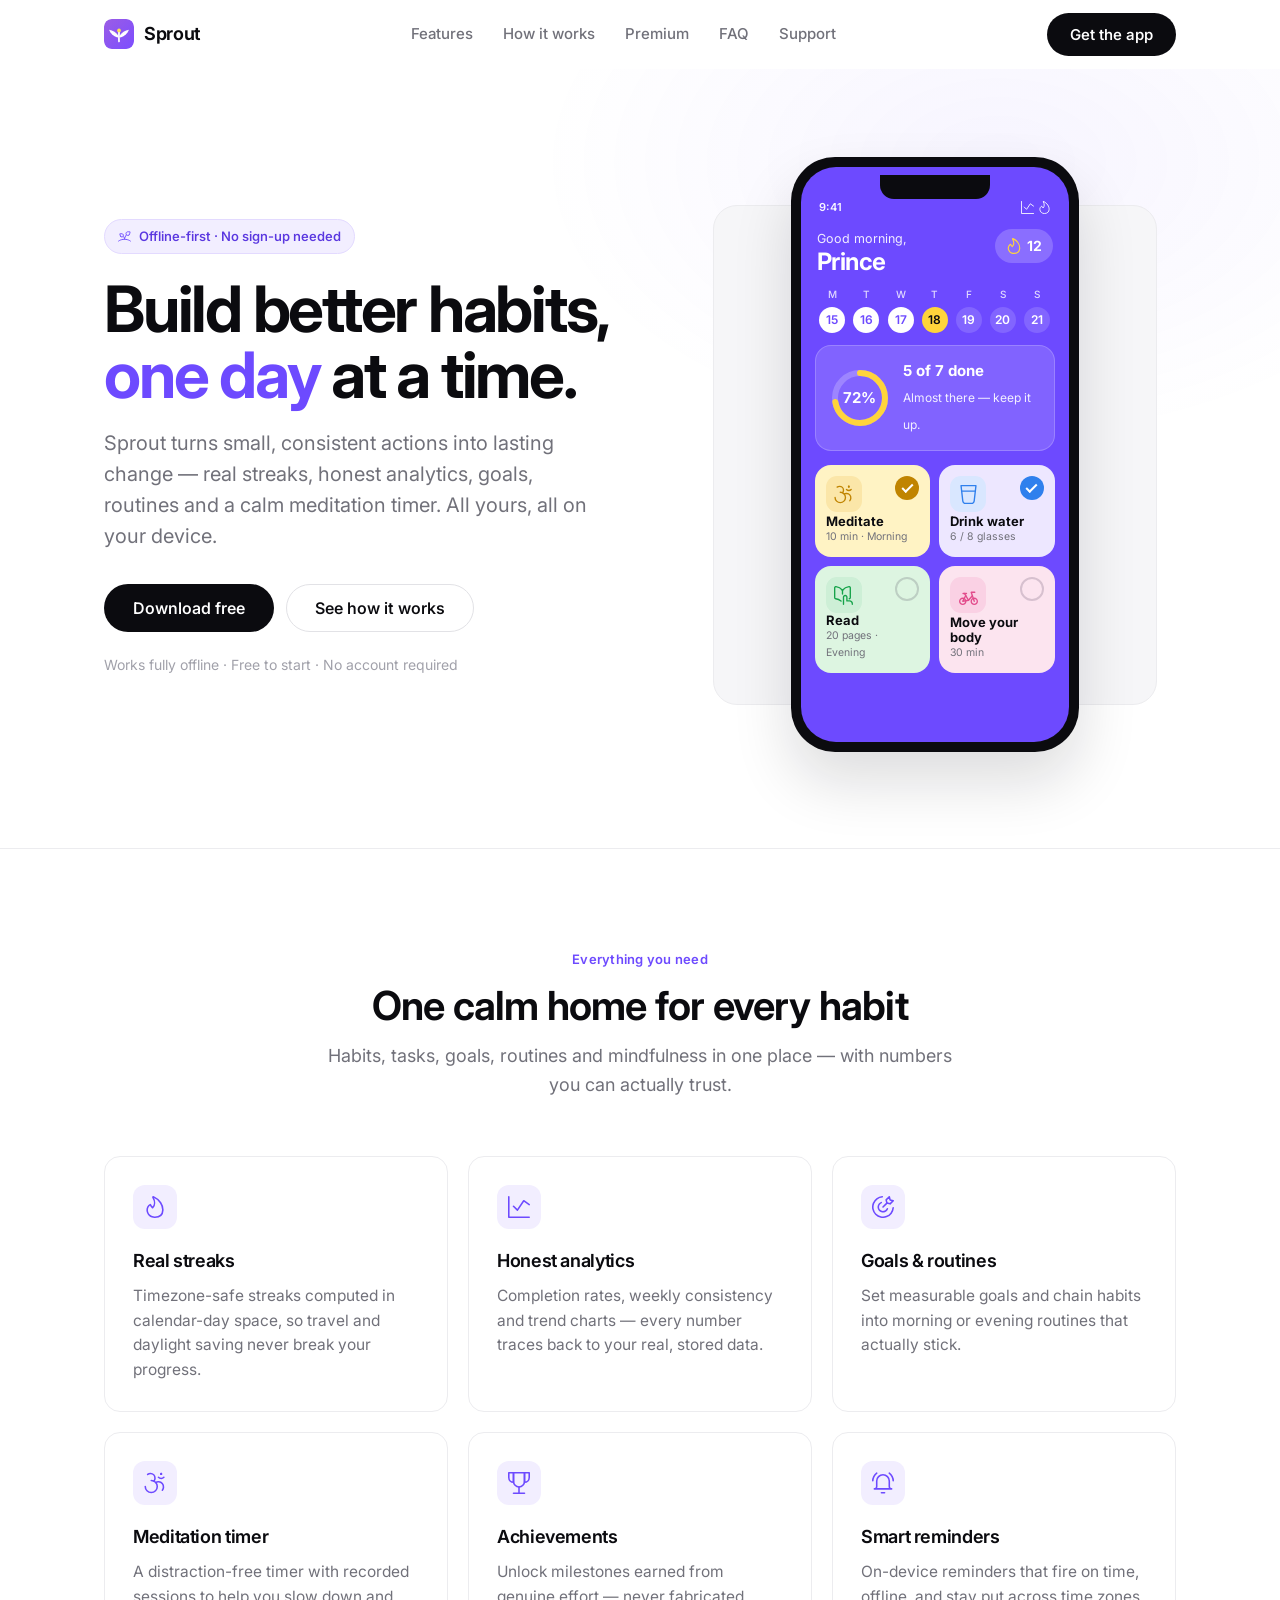
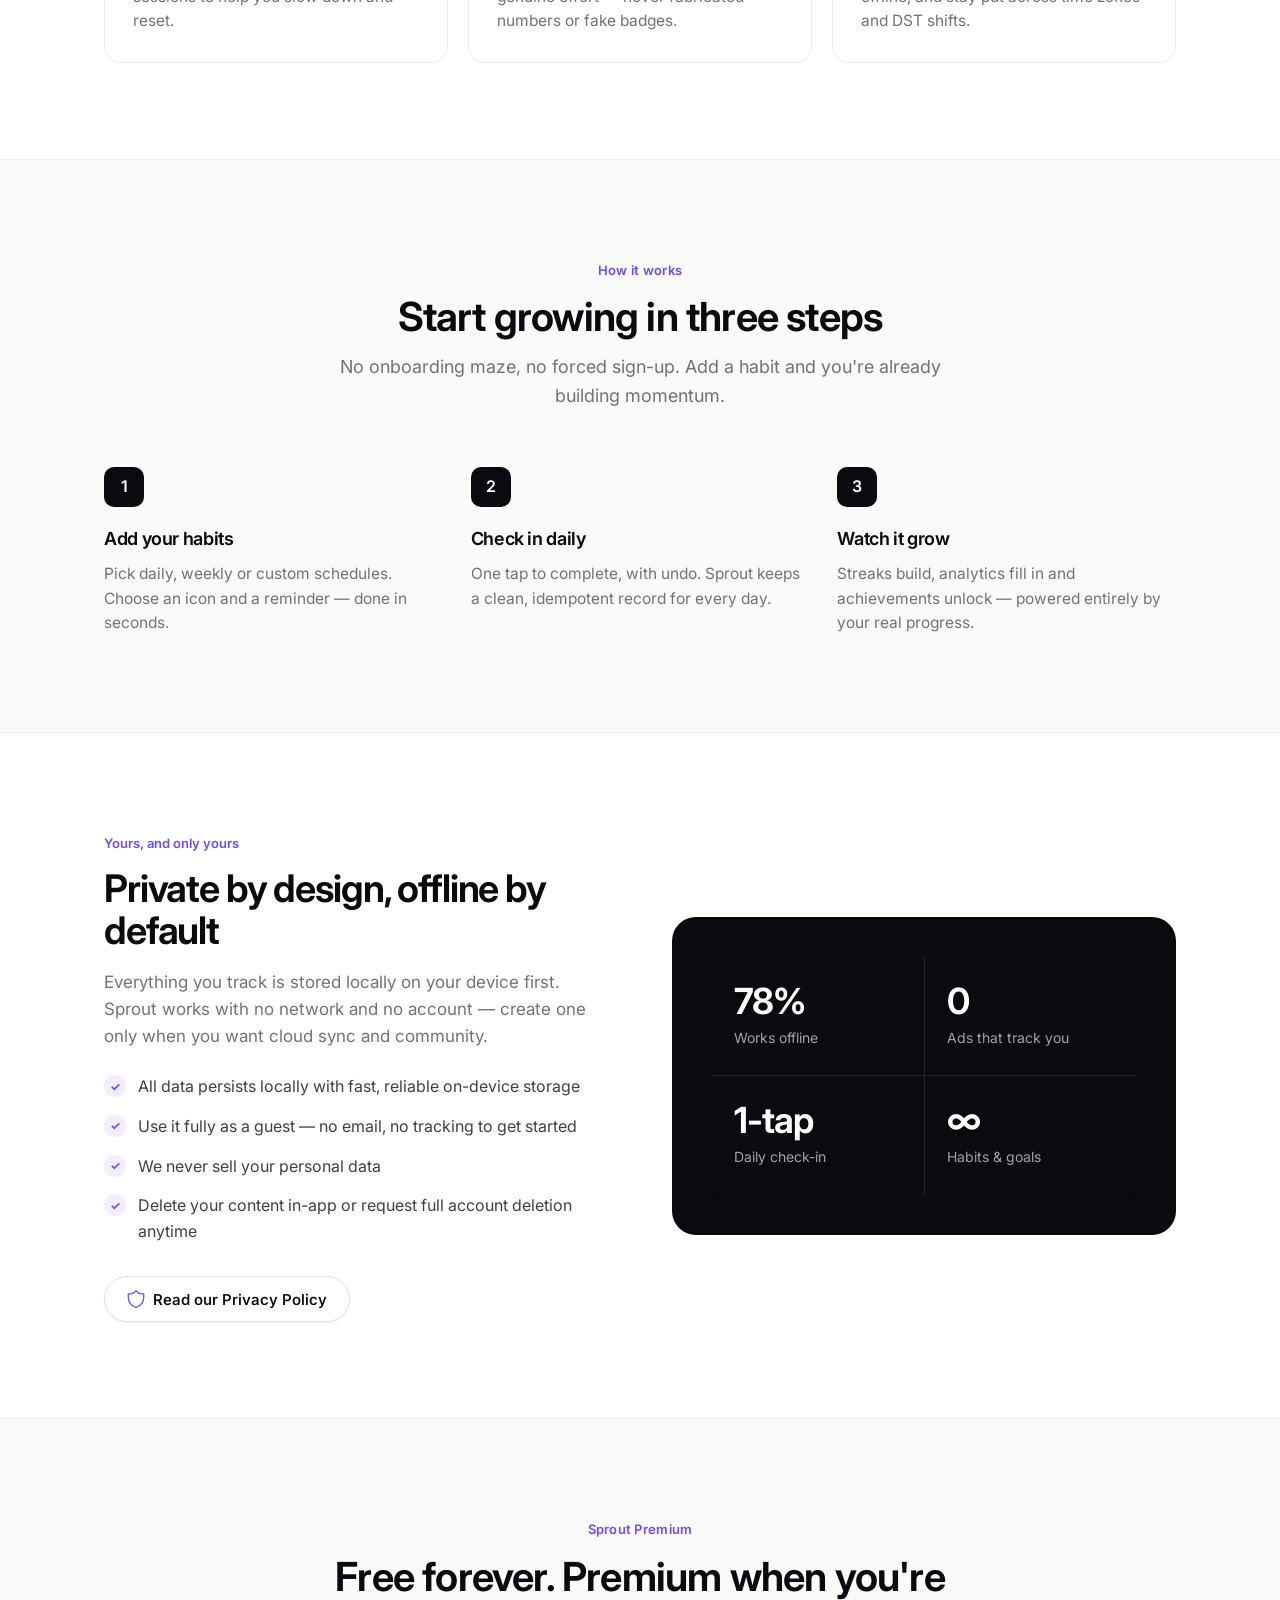
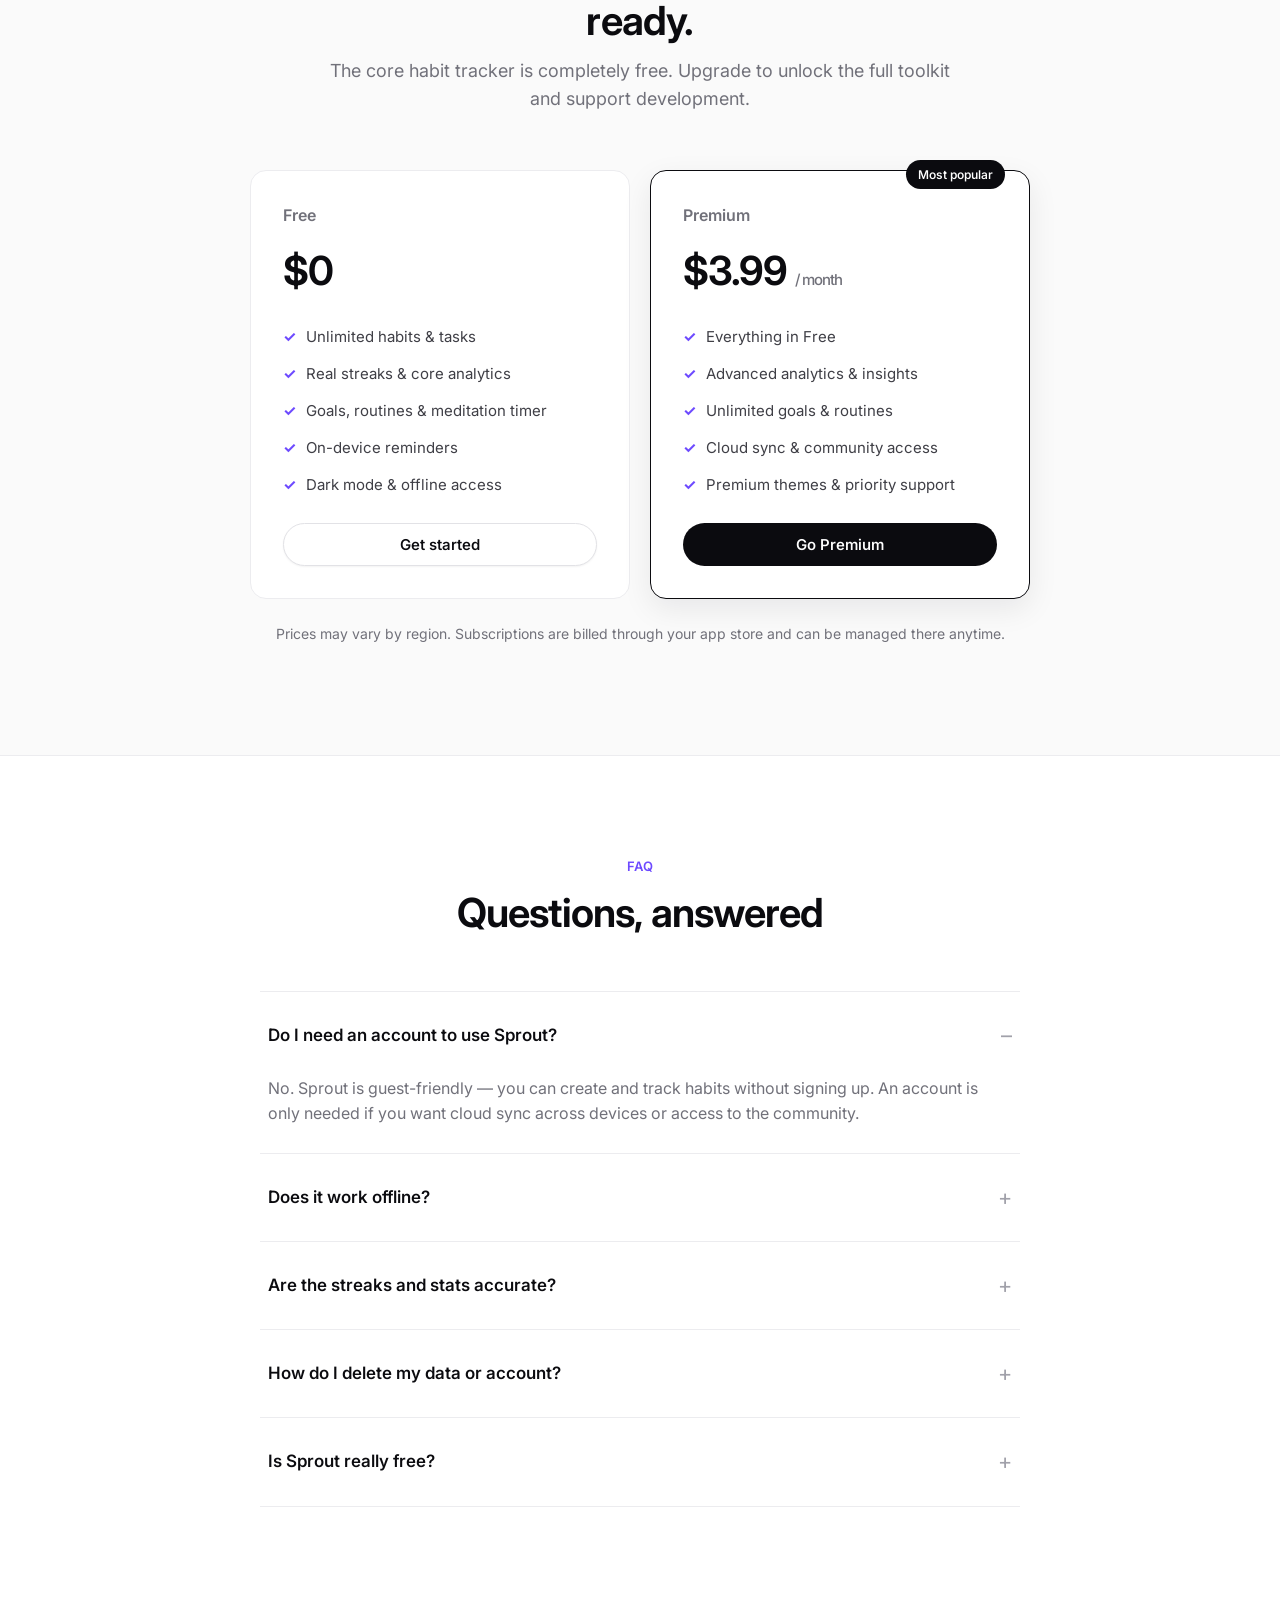
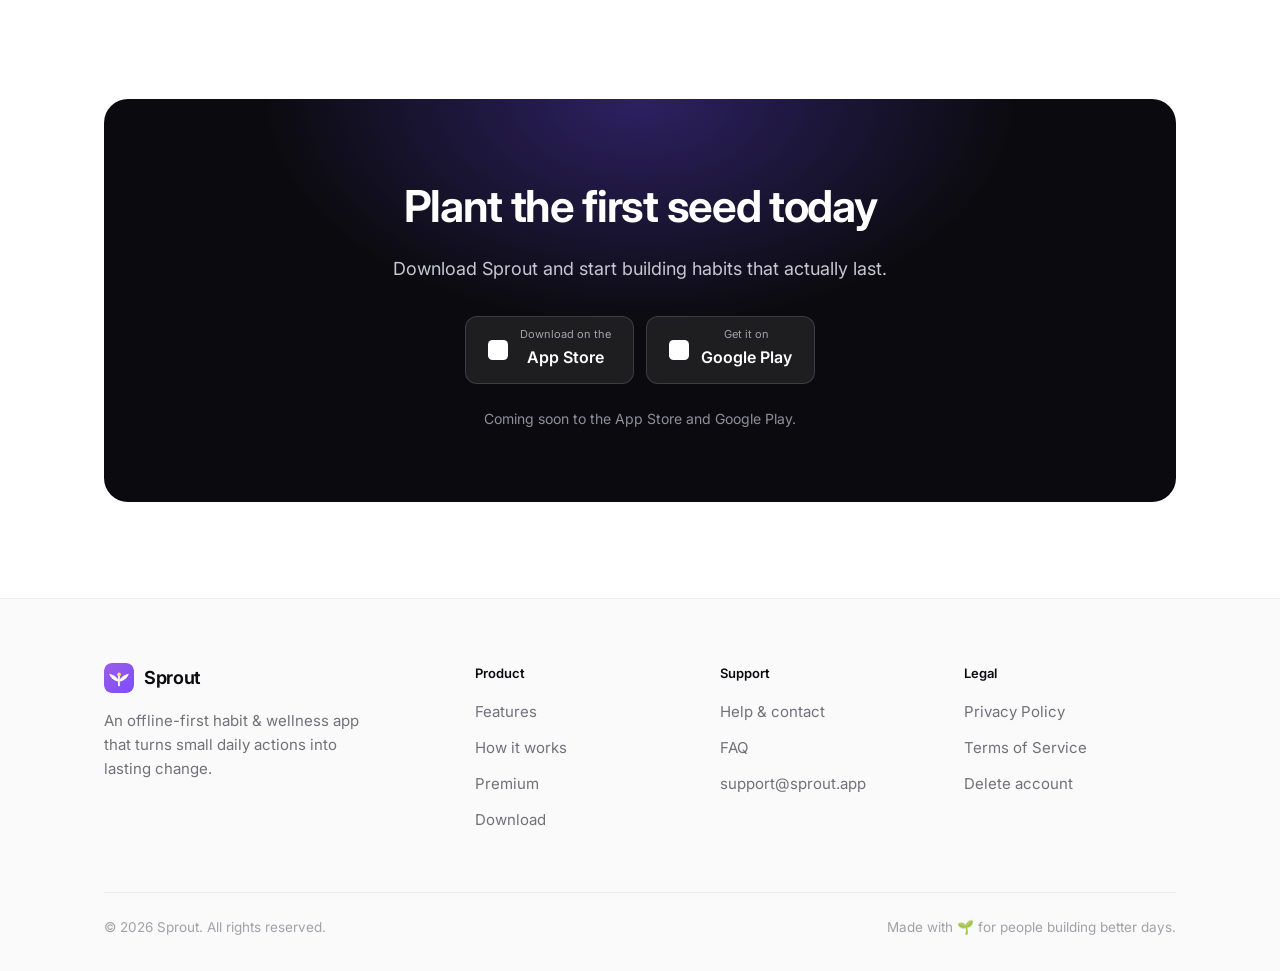
==== commit 90d1ea6b: "Redesign marketing site: minimal, product-led visual system; add icon & mascot assets" ====
--- a/index.html
+++ b/index.html
@@ -4,8 +4,8 @@
 <meta charset="UTF-8">
 <meta name="viewport" content="width=device-width, initial-scale=1.0">
 <title>Sprout — Build better habits, one day at a time</title>
-<meta name="description" content="Sprout is a playful, offline-first habit & wellness app. Track habits, build real streaks, hit goals, meditate and stay consistent — no account required.">
-<meta name="theme-color" content="#7C4DFF">
+<meta name="description" content="Sprout is an offline-first habit & wellness app. Track habits, build real streaks, hit goals, meditate and stay consistent — no account required.">
+<meta name="theme-color" content="#ffffff">
 <meta property="og:title" content="Sprout — Build better habits, one day at a time">
 <meta property="og:description" content="Offline-first habit tracking with real streaks, analytics, goals, routines and meditation.">
 <meta property="og:type" content="website">
@@ -14,13 +14,13 @@
 <link rel="apple-touch-icon" href="/assets/logo.svg">
 <link rel="preconnect" href="https://fonts.googleapis.com">
 <link rel="preconnect" href="https://fonts.gstatic.com" crossorigin>
-<link href="https://fonts.googleapis.com/css2?family=Inter:wght@400;600;700;800&display=swap" rel="stylesheet">
+<link href="https://fonts.googleapis.com/css2?family=Inter:wght@400;500;600;700&display=swap" rel="stylesheet">
 <link rel="stylesheet" href="/styles.css">
 </head>
 <body>
 
 <!-- ============ HEADER ============ -->
-<header class="site-header">
+<header class="site-header" id="siteHeader">
   <div class="wrap">
     <nav class="nav" id="nav">
       <a class="brand" href="/">
@@ -49,52 +49,92 @@
   <div class="wrap">
     <div class="hero-grid">
       <div>
-        <span class="eyebrow">🌱 Offline-first · No sign-up needed</span>
+        <span class="eyebrow"><i class="icn" style="--i:url('/assets/icons/sprout.svg')"></i> Offline-first · No sign-up needed</span>
         <h1>Build better habits, <span class="accent">one day</span> at a time.</h1>
-        <p class="lede">Sprout turns small, consistent actions into lasting change — with real streaks, honest analytics, goals, routines and a calming meditation timer. All yours, all on your device.</p>
+        <p class="lede">Sprout turns small, consistent actions into lasting change — real streaks, honest analytics, goals, routines and a calm meditation timer. All yours, all on your device.</p>
         <div class="hero-actions">
           <a href="#download" class="btn btn-dark btn-lg">Download free</a>
           <a href="#how" class="btn btn-ghost btn-lg">See how it works</a>
         </div>
-        <p class="hero-note">✓ Works fully offline &nbsp;·&nbsp; ✓ Free to start &nbsp;·&nbsp; ✓ No account required</p>
-      </div>
-
-      <!-- Phone mockup -->
-      <div class="phone-stage">
+        <p class="hero-note">Works fully offline · Free to start · No account required</p>
+      </div>
+
+      <!-- Product mockup: Sprout home screen -->
+      <div class="hero-visual">
         <div class="phone">
           <div class="notch"></div>
-          <div class="screen">
-            <div class="screen-top">
-              <div class="greet">Good morning ☀️</div>
-              <div class="greet-name">Let's grow today</div>
-              <div class="ring-row">
-                <div class="ring"><b>72%</b></div>
-                <div class="ring-label">
-                  <b>5 of 7 done</b>
-                  🔥 12-day streak
+          <div class="app-screen">
+            <div class="app-status">
+              <span>9:41</span>
+              <span class="dots">
+                <i class="icn" style="--i:url('/assets/icons/graph.svg')"></i>
+                <i class="icn" style="--i:url('/assets/icons/flame.svg')"></i>
+              </span>
+            </div>
+
+            <div class="app-head">
+              <div>
+                <div class="app-greet">Good morning,</div>
+                <div class="app-name">Prince</div>
+              </div>
+              <span class="streak-pill">
+                <i class="icn" style="--i:url('/assets/icons/flame.svg')"></i> 12
+              </span>
+            </div>
+
+            <div class="week">
+              <div class="d done"><span class="lbl">M</span><span class="dot">15</span></div>
+              <div class="d done"><span class="lbl">T</span><span class="dot">16</span></div>
+              <div class="d done"><span class="lbl">W</span><span class="dot">17</span></div>
+              <div class="d today"><span class="lbl">T</span><span class="dot">18</span></div>
+              <div class="d"><span class="lbl">F</span><span class="dot">19</span></div>
+              <div class="d"><span class="lbl">S</span><span class="dot">20</span></div>
+              <div class="d"><span class="lbl">S</span><span class="dot">21</span></div>
+            </div>
+
+            <div class="progress-card">
+              <div class="ring-wrap">
+                <svg width="58" height="58" viewBox="0 0 58 58">
+                  <circle class="ring-track" cx="29" cy="29" r="25" fill="none" stroke-width="6"></circle>
+                  <circle class="ring-arc" cx="29" cy="29" r="25" fill="none" stroke-width="6"
+                          style="--circ:157; --off:44; stroke-dasharray:157; stroke-dashoffset:44; animation:ringFill 1.4s .3s ease-out both;"></circle>
+                </svg>
+                <span class="in-ring">72%</span>
+              </div>
+              <div class="p-meta">
+                <b>5 of 7 done</b>
+                <span>Almost there — keep it up.</span>
+              </div>
+            </div>
+
+            <div class="app-grid">
+              <div class="g-card p-cream done">
+                <div class="g-top">
+                  <span class="g-chip" style="background:#FBE6A8"><i class="icn ic-amber" style="--i:url('/assets/icons/lotus.svg')"></i></span>
+                  <span class="g-check" style="background:#C08401"><span class="tick-mark"></span></span>
                 </div>
-              </div>
-            </div>
-            <div class="screen-body">
-              <div class="h-card done">
-                <div class="emoji tint-yellow">🧘</div>
-                <div class="h-meta"><b>Meditate</b><span>10 min · Morning</span></div>
-                <div class="check">✓</div>
-              </div>
-              <div class="h-card done">
-                <div class="emoji tint-blue">💧</div>
-                <div class="h-meta"><b>Drink water</b><span>8 glasses</span></div>
-                <div class="check">✓</div>
-              </div>
-              <div class="h-card">
-                <div class="emoji tint-mint">📖</div>
-                <div class="h-meta"><b>Read</b><span>20 pages · Evening</span></div>
-                <div class="check"></div>
-              </div>
-              <div class="h-card">
-                <div class="emoji tint-pink">🏃</div>
-                <div class="h-meta"><b>Move your body</b><span>30 min</span></div>
-                <div class="check"></div>
+                <div><div class="g-name">Meditate</div><div class="g-sub">10 min · Morning</div></div>
+              </div>
+              <div class="g-card p-lav done">
+                <div class="g-top">
+                  <span class="g-chip" style="background:#D9E7FF"><i class="icn ic-blue" style="--i:url('/assets/icons/water.svg')"></i></span>
+                  <span class="g-check" style="background:#2F80ED"><span class="tick-mark"></span></span>
+                </div>
+                <div><div class="g-name">Drink water</div><div class="g-sub">6 / 8 glasses</div></div>
+              </div>
+              <div class="g-card p-mint">
+                <div class="g-top">
+                  <span class="g-chip" style="background:#CDEFD6"><i class="icn ic-green" style="--i:url('/assets/icons/book.svg')"></i></span>
+                  <span class="g-check"></span>
+                </div>
+                <div><div class="g-name">Read</div><div class="g-sub">20 pages · Evening</div></div>
+              </div>
+              <div class="g-card p-pink">
+                <div class="g-top">
+                  <span class="g-chip" style="background:#FAD1E4"><i class="icn ic-pink" style="--i:url('/assets/icons/bike.svg')"></i></span>
+                  <span class="g-check"></span>
+                </div>
+                <div><div class="g-name">Move your body</div><div class="g-sub">30 min</div></div>
               </div>
             </div>
           </div>
@@ -107,39 +147,39 @@
 <!-- ============ FEATURES ============ -->
 <section id="features">
   <div class="wrap">
-    <div class="section-head">
+    <div class="section-head reveal">
       <span class="kicker">Everything you need</span>
       <h2>One calm home for every habit</h2>
-      <p>Sprout brings habits, tasks, goals, routines and mindfulness together — with numbers you can actually trust.</p>
+      <p>Habits, tasks, goals, routines and mindfulness in one place — with numbers you can actually trust.</p>
     </div>
     <div class="features">
-      <div class="feature">
-        <div class="ficon tint-purple">🔥</div>
+      <div class="feature reveal d1">
+        <div class="ficon"><i class="icn" style="--i:url('/assets/icons/flame.svg')"></i></div>
         <h3>Real streaks</h3>
         <p>Timezone-safe streaks computed in calendar-day space, so travel and daylight saving never break your progress.</p>
       </div>
-      <div class="feature">
-        <div class="ficon tint-blue">📊</div>
+      <div class="feature reveal d2">
+        <div class="ficon"><i class="icn" style="--i:url('/assets/icons/graph.svg')"></i></div>
         <h3>Honest analytics</h3>
         <p>Completion rates, weekly consistency and trend charts — every number traces back to your real, stored data.</p>
       </div>
-      <div class="feature">
-        <div class="ficon tint-mint">🎯</div>
+      <div class="feature reveal d3">
+        <div class="ficon"><i class="icn" style="--i:url('/assets/icons/target.svg')"></i></div>
         <h3>Goals &amp; routines</h3>
         <p>Set measurable goals and chain habits into morning or evening routines that actually stick.</p>
       </div>
-      <div class="feature">
-        <div class="ficon tint-yellow">🧘</div>
+      <div class="feature reveal d1">
+        <div class="ficon"><i class="icn" style="--i:url('/assets/icons/lotus.svg')"></i></div>
         <h3>Meditation timer</h3>
-        <p>A working, distraction-free timer with recorded sessions to help you slow down and reset.</p>
-      </div>
-      <div class="feature">
-        <div class="ficon tint-pink">🏆</div>
+        <p>A distraction-free timer with recorded sessions to help you slow down and reset.</p>
+      </div>
+      <div class="feature reveal d2">
+        <div class="ficon"><i class="icn" style="--i:url('/assets/icons/trophy.svg')"></i></div>
         <h3>Achievements</h3>
         <p>Unlock milestones earned from genuine effort — never fabricated numbers or fake badges.</p>
       </div>
-      <div class="feature">
-        <div class="ficon tint-peach">🔔</div>
+      <div class="feature reveal d3">
+        <div class="ficon"><i class="icn" style="--i:url('/assets/icons/bell.svg')"></i></div>
         <h3>Smart reminders</h3>
         <p>On-device reminders that fire on time, offline, and stay put across time zones and DST shifts.</p>
       </div>
@@ -148,25 +188,25 @@
 </section>
 
 <!-- ============ HOW IT WORKS ============ -->
-<section id="how" style="background:#fff;border-top:1px solid var(--line);border-bottom:1px solid var(--line);">
-  <div class="wrap">
-    <div class="section-head">
+<section id="how" style="background:var(--bg-soft);border-top:1px solid var(--line);border-bottom:1px solid var(--line);">
+  <div class="wrap">
+    <div class="section-head reveal">
       <span class="kicker">How it works</span>
       <h2>Start growing in three steps</h2>
       <p>No onboarding maze, no forced sign-up. Add a habit and you're already building momentum.</p>
     </div>
     <div class="steps">
-      <div class="step">
+      <div class="step reveal d1">
         <div class="num">1</div>
         <h3>Add your habits</h3>
         <p>Pick daily, weekly or custom schedules. Choose an icon and a reminder — done in seconds.</p>
       </div>
-      <div class="step">
+      <div class="step reveal d2">
         <div class="num">2</div>
         <h3>Check in daily</h3>
         <p>One tap to complete, with undo. Sprout keeps a clean, idempotent record for every day.</p>
       </div>
-      <div class="step">
+      <div class="step reveal d3">
         <div class="num">3</div>
         <h3>Watch it grow</h3>
         <p>Streaks build, analytics fill in and achievements unlock — powered entirely by your real progress.</p>
@@ -179,8 +219,8 @@
 <section id="privacy-first">
   <div class="wrap">
     <div class="split">
-      <div>
-        <span class="kicker" style="color:var(--purple);font-weight:700;letter-spacing:1.4px;text-transform:uppercase;font-size:14px;">Yours, and only yours</span>
+      <div class="reveal">
+        <span class="kicker">Yours, and only yours</span>
         <h2>Private by design, offline by default</h2>
         <p>Everything you track is stored locally on your device first. Sprout works with no network and no account — create one only when you want cloud sync and community.</p>
         <ul class="check-list">
@@ -190,32 +230,34 @@
           <li><span class="tick">✓</span> Delete your content in-app or request full account deletion anytime</li>
         </ul>
         <div class="mt-lg">
-          <a href="/privacy" class="btn btn-light">Read our Privacy Policy</a>
+          <a href="/privacy" class="btn btn-light">
+            <i class="icn" style="--i:url('/assets/icons/shield.svg');width:18px;height:18px;color:var(--accent)"></i>
+            Read our Privacy Policy
+          </a>
         </div>
       </div>
-      <div class="panel">
+      <div class="panel reveal d2">
         <div class="stat-grid">
-          <div class="stat"><div class="n">100%</div><div class="l">Works offline</div></div>
+          <div class="stat"><div class="n" data-count="100" data-suffix="%">0%</div><div class="l">Works offline</div></div>
           <div class="stat"><div class="n">0</div><div class="l">Ads that track you</div></div>
           <div class="stat"><div class="n">1-tap</div><div class="l">Daily check-in</div></div>
           <div class="stat"><div class="n">∞</div><div class="l">Habits &amp; goals</div></div>
         </div>
-        <p style="margin:22px 0 0;opacity:.92;font-size:15px;">Guest-friendly and dark-mode ready, with accessible controls and a reduced-motion setting built in.</p>
       </div>
     </div>
   </div>
 </section>
 
 <!-- ============ PREMIUM ============ -->
-<section id="premium" style="background:#fff;border-top:1px solid var(--line);border-bottom:1px solid var(--line);">
-  <div class="wrap">
-    <div class="section-head">
+<section id="premium" style="background:var(--bg-soft);border-top:1px solid var(--line);border-bottom:1px solid var(--line);">
+  <div class="wrap">
+    <div class="section-head reveal">
       <span class="kicker">Sprout Premium</span>
       <h2>Free forever. Premium when you're ready.</h2>
       <p>The core habit tracker is completely free. Upgrade to unlock the full toolkit and support development.</p>
     </div>
     <div class="plans">
-      <div class="plan">
+      <div class="plan reveal d1">
         <h3>Free</h3>
         <div class="price">$0</div>
         <ul>
@@ -227,7 +269,7 @@
         </ul>
         <a href="#download" class="btn btn-light" style="width:100%;">Get started</a>
       </div>
-      <div class="plan featured">
+      <div class="plan featured reveal d2">
         <span class="tag">Most popular</span>
         <h3>Premium</h3>
         <div class="price">$3.99 <span>/ month</span></div>
@@ -236,23 +278,23 @@
           <li>Advanced analytics &amp; insights</li>
           <li>Unlimited goals &amp; routines</li>
           <li>Cloud sync &amp; community access</li>
-          <li>Premium themes &amp; support the app</li>
+          <li>Premium themes &amp; priority support</li>
         </ul>
         <a href="#download" class="btn btn-dark" style="width:100%;">Go Premium</a>
       </div>
     </div>
-    <p class="center" style="color:var(--muted);font-size:14px;margin-top:20px;">Prices may vary by region. Subscriptions are billed through your app store and can be managed there anytime.</p>
+    <p class="center" style="color:var(--muted);font-size:14px;margin-top:24px;">Prices may vary by region. Subscriptions are billed through your app store and can be managed there anytime.</p>
   </div>
 </section>
 
 <!-- ============ FAQ ============ -->
 <section id="faq">
   <div class="wrap">
-    <div class="section-head">
+    <div class="section-head reveal">
       <span class="kicker">FAQ</span>
       <h2>Questions, answered</h2>
     </div>
-    <div class="faq">
+    <div class="faq reveal">
       <details class="qa" open>
         <summary>Do I need an account to use Sprout?</summary>
         <p>No. Sprout is guest-friendly — you can create and track habits without signing up. An account is only needed if you want cloud sync across devices or access to the community.</p>
@@ -280,20 +322,20 @@
 <!-- ============ DOWNLOAD CTA ============ -->
 <section id="download" class="cta-band">
   <div class="wrap">
-    <div class="cta-inner">
-      <h2>Plant the first seed today 🌱</h2>
+    <div class="cta-inner reveal">
+      <h2>Plant the first seed today</h2>
       <p>Download Sprout and start building habits that actually last.</p>
       <div class="store-badges">
         <a class="store-badge" href="#" aria-label="Download on the App Store">
-          <span style="font-size:22px;"></span>
+          <i class="icn ic-white" style="--i:url('/assets/logo.svg');width:20px;height:20px"></i>
           <span><small>Download on the</small><b>App Store</b></span>
         </a>
         <a class="store-badge" href="#" aria-label="Get it on Google Play">
-          <span style="font-size:22px;">▶</span>
+          <i class="icn ic-white" style="--i:url('/assets/logo.svg');width:20px;height:20px"></i>
           <span><small>Get it on</small><b>Google Play</b></span>
         </a>
       </div>
-      <p style="margin:22px 0 0;font-size:14px;opacity:.85;">Coming soon to the App Store and Google Play.</p>
+      <p style="margin:24px 0 0;font-size:14px;color:#8f8f9a;">Coming soon to the App Store and Google Play.</p>
     </div>
   </div>
 </section>
@@ -304,10 +346,10 @@
     <div class="footer-grid">
       <div>
         <a class="brand" href="/">
-          <img class="logo" src="/assets/logo.svg" alt="Sprout logo" width="36" height="36">
+          <img class="logo" src="/assets/logo.svg" alt="Sprout logo" width="30" height="30">
           Sprout
         </a>
-        <p class="footer-about">A playful, offline-first habit &amp; wellness app that turns small daily actions into lasting change.</p>
+        <p class="footer-about">An offline-first habit &amp; wellness app that turns small daily actions into lasting change.</p>
       </div>
       <div class="footer-col">
         <h4>Product</h4>
@@ -341,13 +383,57 @@
   var nav = document.getElementById('nav');
   var toggle = document.getElementById('navToggle');
   if (toggle) {
-    toggle.addEventListener('click', function () {
-      nav.classList.toggle('open');
-    });
+    toggle.addEventListener('click', function () { nav.classList.toggle('open'); });
     nav.querySelectorAll('.nav-links a').forEach(function (a) {
       a.addEventListener('click', function () { nav.classList.remove('open'); });
     });
   }
+
+  // Header hairline on scroll
+  var header = document.getElementById('siteHeader');
+  var onScroll = function () { header.classList.toggle('scrolled', window.scrollY > 8); };
+  onScroll();
+  window.addEventListener('scroll', onScroll, { passive: true });
+
+  // Scroll reveal
+  var reduce = window.matchMedia('(prefers-reduced-motion: reduce)').matches;
+  var reveals = document.querySelectorAll('.reveal');
+  if (reduce || !('IntersectionObserver' in window)) {
+    reveals.forEach(function (el) { el.classList.add('in'); });
+  } else {
+    var io = new IntersectionObserver(function (entries) {
+      entries.forEach(function (e) {
+        if (e.isIntersecting) { e.target.classList.add('in'); io.unobserve(e.target); }
+      });
+    }, { threshold: 0.15 });
+    reveals.forEach(function (el) { io.observe(el); });
+  }
+
+  // Count-up numbers
+  function countUp(el) {
+    var target = parseFloat(el.getAttribute('data-count'));
+    var suffix = el.getAttribute('data-suffix') || '';
+    if (reduce) { el.textContent = target + suffix; return; }
+    var start = null, dur = 1200;
+    function step(ts) {
+      if (!start) start = ts;
+      var p = Math.min((ts - start) / dur, 1);
+      el.textContent = Math.round(p * target) + suffix;
+      if (p < 1) requestAnimationFrame(step);
+    }
+    requestAnimationFrame(step);
+  }
+  var counters = document.querySelectorAll('[data-count]');
+  if ('IntersectionObserver' in window) {
+    var cio = new IntersectionObserver(function (entries) {
+      entries.forEach(function (e) {
+        if (e.isIntersecting) { countUp(e.target); cio.unobserve(e.target); }
+      });
+    }, { threshold: 0.6 });
+    counters.forEach(function (el) { cio.observe(el); });
+  } else {
+    counters.forEach(countUp);
+  }
 </script>
 </body>
 </html>
--- a/styles.css
+++ b/styles.css
@@ -1,27 +1,43 @@
 /* ============================================================
-   Sprout — shared brand stylesheet
-   Habit & wellness app marketing site
+   Sprout — design system
+   Minimal, product-led marketing site
    ============================================================ */
 
 :root {
-  --purple: #7C4DFF;
-  --purple-2: #9B5DE5;
-  --purple-ink: #4a2fb0;
-  --yellow: #FFE14D;
-  --mint: #C6F6D5;
-  --pink: #FBE4FF;
-  --ink: #1b1730;
-  --muted: #615c73;
-  --line: #ece6ff;
-  --bg: #faf8ff;
+  /* Brand */
+  --accent: #6d4aff;
+  --accent-ink: #5a37e0;
+  --accent-soft: #f2eeff;
+  --accent-line: #e3daff;
+
+  /* Neutrals */
+  --ink: #0b0b0f;      /* headings */
+  --body: #3f3f46;     /* paragraphs */
+  --muted: #71717a;    /* secondary */
+  --faint: #a1a1aa;    /* tertiary */
+  --line: #ececef;     /* hairlines */
+  --line-2: #e2e2e6;
+  --bg: #ffffff;
+  --bg-soft: #fafafa;
+  --bg-tint: #f6f6f8;
   --card: #ffffff;
-  --radius: 22px;
-  --radius-sm: 14px;
-  --radius-lg: 32px;
-  --shadow-sm: 0 2px 8px rgba(60, 40, 120, 0.06);
-  --shadow: 0 12px 40px rgba(80, 50, 160, 0.10);
-  --shadow-lg: 0 30px 80px rgba(80, 50, 160, 0.22);
-  --grad: linear-gradient(135deg, var(--purple-2), var(--purple));
+
+  /* Product accent tones (used inside the app mockup only) */
+  --yellow: #ffd43b;
+  --mint: #d1fadf;
+
+  /* Shape */
+  --radius: 16px;
+  --radius-sm: 10px;
+  --radius-lg: 24px;
+  --radius-pill: 999px;
+
+  /* Elevation — restrained */
+  --shadow-xs: 0 1px 2px rgba(16, 16, 24, 0.05);
+  --shadow-sm: 0 1px 3px rgba(16, 16, 24, 0.06), 0 1px 2px rgba(16, 16, 24, 0.04);
+  --shadow: 0 10px 30px rgba(16, 16, 24, 0.08);
+  --shadow-lg: 0 30px 60px rgba(16, 16, 24, 0.14);
+
   --maxw: 1120px;
   --font: 'Inter', -apple-system, BlinkMacSystemFont, 'Segoe UI', Roboto, Helvetica, Arial, sans-serif;
 }
@@ -33,403 +49,357 @@
 body {
   margin: 0;
   font-family: var(--font);
-  color: var(--ink);
+  color: var(--body);
   background: var(--bg);
-  line-height: 1.65;
+  line-height: 1.6;
+  font-size: 17px;
   -webkit-font-smoothing: antialiased;
   text-rendering: optimizeLegibility;
 }
 
 img { max-width: 100%; display: block; }
-a { color: var(--purple); text-decoration: none; }
-a:hover { text-decoration: underline; }
+
+a { color: var(--accent-ink); text-decoration: none; transition: color .15s ease; }
+a:hover { color: var(--accent); }
+
+h1, h2, h3, h4 { color: var(--ink); font-weight: 650; letter-spacing: -0.02em; }
+
+::selection { background: var(--accent-soft); }
 
 .wrap { max-width: var(--maxw); margin: 0 auto; padding: 0 24px; }
-.narrow { max-width: 780px; }
+.narrow { max-width: 760px; }
+.center { text-align: center; }
+.mt-lg { margin-top: 32px; }
+.hide-mobile { display: inline-flex; }
 
 /* ---------- Buttons ---------- */
 .btn {
   display: inline-flex;
   align-items: center;
   justify-content: center;
-  gap: 10px;
-  font-weight: 700;
-  font-size: 16px;
-  padding: 15px 28px;
-  border-radius: 999px;
-  border: 2px solid transparent;
+  gap: 8px;
+  font-family: var(--font);
+  font-weight: 560;
+  font-size: 15px;
+  line-height: 1;
+  padding: 13px 22px;
+  border-radius: var(--radius-pill);
+  border: 1px solid transparent;
   cursor: pointer;
-  transition: transform .15s ease, box-shadow .15s ease, background .15s ease, color .15s ease;
-  text-decoration: none;
   white-space: nowrap;
-}
-.btn:hover { text-decoration: none; transform: translateY(-2px); }
-.btn-dark { background: var(--ink); color: #fff; box-shadow: 0 10px 24px rgba(27,23,48,.28); }
-.btn-dark:hover { background: #2a2447; color: #fff; }
-.btn-light { background: #fff; color: var(--ink); box-shadow: var(--shadow-sm); border-color: var(--line); }
-.btn-light:hover { color: var(--ink); }
-.btn-ghost { background: rgba(255,255,255,.16); color: #fff; border-color: rgba(255,255,255,.35); }
-.btn-ghost:hover { background: rgba(255,255,255,.26); color: #fff; }
-.btn-lg { font-size: 17px; padding: 17px 34px; }
+  transition: background .18s ease, border-color .18s ease, color .18s ease, transform .18s ease, box-shadow .18s ease;
+}
+.btn:hover { text-decoration: none; }
+
+.btn-dark { background: var(--ink); color: #fff; }
+.btn-dark:hover { background: #26262e; color: #fff; }
+
+.btn-light { background: #fff; color: var(--ink); border-color: var(--line-2); box-shadow: var(--shadow-xs); }
+.btn-light:hover { color: var(--ink); border-color: var(--faint); background: #fff; }
+
+.btn-ghost { background: transparent; color: var(--ink); border-color: var(--line-2); }
+.btn-ghost:hover { color: var(--ink); border-color: var(--faint); background: var(--bg-soft); }
+
+.btn-lg { font-size: 16px; padding: 15px 28px; }
 
 /* ---------- Header / nav ---------- */
 .site-header {
   position: sticky;
   top: 0;
   z-index: 50;
-  backdrop-filter: saturate(180%) blur(12px);
-  background: rgba(250, 248, 255, 0.82);
-  border-bottom: 1px solid var(--line);
-}
+  background: rgba(255, 255, 255, 0.72);
+  backdrop-filter: saturate(180%) blur(16px);
+  -webkit-backdrop-filter: saturate(180%) blur(16px);
+  border-bottom: 1px solid transparent;
+  transition: border-color .2s ease, background .2s ease;
+}
+.site-header.scrolled { border-bottom-color: var(--line); }
+
 .nav {
   display: flex;
   align-items: center;
   justify-content: space-between;
-  height: 72px;
+  height: 68px;
 }
 .brand {
   display: flex;
   align-items: center;
-  gap: 11px;
-  font-weight: 800;
-  font-size: 21px;
-  letter-spacing: -0.4px;
+  gap: 10px;
+  font-weight: 650;
+  font-size: 18px;
+  letter-spacing: -0.02em;
   color: var(--ink);
 }
-.brand:hover { text-decoration: none; }
-.brand .logo { width: 36px; height: 36px; border-radius: 11px; box-shadow: var(--shadow-sm); }
+.brand:hover { color: var(--ink); }
+.brand .logo { width: 30px; height: 30px; border-radius: 8px; }
+
 .nav-links { display: flex; align-items: center; gap: 30px; }
-.nav-links a { color: var(--muted); font-weight: 600; font-size: 15px; }
-.nav-links a:hover { color: var(--ink); text-decoration: none; }
-.nav-cta { display: flex; align-items: center; gap: 14px; }
+.nav-links a { color: var(--muted); font-weight: 500; font-size: 15px; }
+.nav-links a:hover { color: var(--ink); }
+
+.nav-cta { display: flex; align-items: center; gap: 12px; }
 .nav-toggle { display: none; background: none; border: 0; cursor: pointer; padding: 8px; }
-.nav-toggle span { display: block; width: 24px; height: 2px; background: var(--ink); margin: 5px 0; border-radius: 2px; }
-
-/* ---------- Logo mark (inline svg helper) ---------- */
-.mark {
-  display: inline-grid;
-  place-items: center;
-  border-radius: 12px;
-  background: var(--grad);
-}
+.nav-toggle span { display: block; width: 22px; height: 2px; background: var(--ink); margin: 5px 0; border-radius: 2px; }
+
+/* ---------- Sections ---------- */
+section { padding: 96px 0; }
+
+.section-head { text-align: center; max-width: 640px; margin: 0 auto 56px; }
+.section-head .kicker {
+  color: var(--accent);
+  font-weight: 600;
+  font-size: 13px;
+  letter-spacing: 0.02em;
+  text-transform: none;
+}
+.section-head h2 {
+  font-size: clamp(28px, 4vw, 40px);
+  line-height: 1.1;
+  margin: 12px 0 14px;
+  font-weight: 650;
+}
+.section-head p { color: var(--muted); font-size: 18px; margin: 0; line-height: 1.6; }
+
+.eyebrow {
+  display: inline-flex;
+  align-items: center;
+  gap: 8px;
+  background: var(--accent-soft);
+  color: var(--accent-ink);
+  border: 1px solid var(--accent-line);
+  padding: 6px 13px;
+  border-radius: var(--radius-pill);
+  font-weight: 550;
+  font-size: 13px;
+}
+.eyebrow .icn { color: var(--accent); }
 
 /* ---------- Hero ---------- */
 .hero {
   position: relative;
   overflow: hidden;
-  background: var(--grad);
-  color: #fff;
-  padding: 84px 0 96px;
-}
-.hero::before,
-.hero::after {
-  content: "";
-  position: absolute;
-  border-radius: 50%;
-  filter: blur(10px);
-  opacity: .35;
-}
-.hero::before { width: 380px; height: 380px; background: #b98cff; top: -120px; right: -80px; }
-.hero::after { width: 300px; height: 300px; background: var(--yellow); bottom: -140px; left: -60px; opacity: .22; }
-.hero .wrap { position: relative; z-index: 2; }
+  padding: 88px 0 96px;
+  background:
+    radial-gradient(60% 60% at 78% 12%, rgba(109, 74, 255, 0.06), transparent 60%),
+    var(--bg);
+  border-bottom: 1px solid var(--line);
+}
 .hero-grid {
   display: grid;
   grid-template-columns: 1.05fr 0.95fr;
-  gap: 48px;
+  gap: 56px;
   align-items: center;
 }
-.eyebrow {
-  display: inline-flex;
-  align-items: center;
-  gap: 8px;
-  background: rgba(255,255,255,.16);
-  border: 1px solid rgba(255,255,255,.28);
-  padding: 7px 14px;
-  border-radius: 999px;
-  font-weight: 600;
-  font-size: 13.5px;
-  letter-spacing: .2px;
-}
 .hero h1 {
-  font-size: clamp(38px, 5.4vw, 62px);
-  line-height: 1.04;
-  letter-spacing: -1.6px;
-  margin: 20px 0 18px;
-  font-weight: 800;
-}
-.hero h1 .accent { color: var(--yellow); }
-.hero .lede { font-size: clamp(17px, 2vw, 20px); opacity: .94; max-width: 520px; margin: 0 0 30px; }
-.hero-actions { display: flex; flex-wrap: wrap; gap: 14px; align-items: center; }
-.hero-note { margin-top: 18px; font-size: 14px; opacity: .85; display: flex; align-items: center; gap: 8px; }
-
-/* ---------- Phone mockup ---------- */
-.phone-stage { position: relative; display: grid; place-items: center; }
-.phone {
-  width: 300px;
-  max-width: 78vw;
-  aspect-ratio: 300 / 620;
-  background: #12101f;
-  border-radius: 44px;
-  padding: 12px;
-  box-shadow: var(--shadow-lg);
-  border: 2px solid rgba(255,255,255,.14);
-  position: relative;
-}
-.phone .screen {
-  width: 100%;
-  height: 100%;
-  border-radius: 34px;
-  overflow: hidden;
-  background: var(--bg);
-  display: flex;
-  flex-direction: column;
-}
-.phone .notch {
-  position: absolute;
-  top: 20px; left: 50%; transform: translateX(-50%);
-  width: 110px; height: 26px; background: #12101f; border-radius: 0 0 16px 16px; z-index: 3;
-}
-.screen-top {
-  background: var(--grad);
-  color: #fff;
-  padding: 40px 20px 22px;
-}
-.screen-top .greet { font-size: 13px; opacity: .85; }
-.screen-top .greet-name { font-size: 22px; font-weight: 800; letter-spacing: -.4px; }
-.ring-row { display: flex; align-items: center; gap: 16px; margin-top: 16px; }
-.ring {
-  width: 74px; height: 74px; border-radius: 50%;
-  background:
-    radial-gradient(closest-side, #fff 76%, transparent 77% 100%),
-    conic-gradient(var(--yellow) 72%, rgba(255,255,255,.28) 0);
-  display: grid; place-items: center;
-}
-.ring b { font-size: 18px; color: var(--ink); }
-.ring-row .ring-label { font-size: 13px; line-height: 1.4; opacity: .95; }
-.ring-row .ring-label b { display: block; font-size: 17px; }
-.screen-body { padding: 14px; display: grid; gap: 10px; overflow: hidden; }
-.h-card {
-  display: flex; align-items: center; gap: 12px;
-  background: #fff; border: 1px solid var(--line);
-  border-radius: 16px; padding: 12px 14px; box-shadow: var(--shadow-sm);
-}
-.h-card .emoji {
-  width: 40px; height: 40px; border-radius: 12px; display: grid; place-items: center; font-size: 20px; flex: none;
-}
-.h-card .h-meta { flex: 1; min-width: 0; }
-.h-card .h-meta b { font-size: 14.5px; display: block; }
-.h-card .h-meta span { font-size: 12px; color: var(--muted); }
-.h-card .check {
-  width: 28px; height: 28px; border-radius: 50%; flex: none;
-  border: 2px solid var(--line); display: grid; place-items: center;
-  font-size: 15px; color: #fff;
-}
-.h-card.done .check { background: var(--purple); border-color: var(--purple); }
-.h-card.done .h-meta b { text-decoration: none; }
-
-/* ---------- Sections ---------- */
-section { padding: 80px 0; }
-.section-head { text-align: center; max-width: 640px; margin: 0 auto 52px; }
-.section-head .kicker {
-  color: var(--purple);
-  font-weight: 700;
+  font-size: clamp(40px, 5.6vw, 64px);
+  line-height: 1.03;
+  letter-spacing: -0.035em;
+  margin: 22px 0 20px;
+  font-weight: 680;
+  color: var(--ink);
+}
+.hero h1 .accent { color: var(--accent); }
+.hero .lede {
+  font-size: clamp(17px, 2vw, 20px);
+  color: var(--muted);
+  max-width: 500px;
+  margin: 0 0 32px;
+  line-height: 1.55;
+}
+.hero-actions { display: flex; flex-wrap: wrap; gap: 12px; align-items: center; }
+.hero-note {
+  margin-top: 22px;
   font-size: 14px;
-  letter-spacing: 1.4px;
-  text-transform: uppercase;
-}
-.section-head h2 {
-  font-size: clamp(28px, 4vw, 42px);
-  letter-spacing: -1px;
-  margin: 12px 0 14px;
-  font-weight: 800;
-  line-height: 1.1;
-}
-.section-head p { color: var(--muted); font-size: 18px; margin: 0; }
+  color: var(--faint);
+}
 
 /* ---------- Feature grid ---------- */
 .features {
   display: grid;
   grid-template-columns: repeat(3, 1fr);
-  gap: 22px;
+  gap: 20px;
 }
 .feature {
   background: var(--card);
   border: 1px solid var(--line);
   border-radius: var(--radius);
-  padding: 28px 26px;
-  box-shadow: var(--shadow-sm);
-  transition: transform .18s ease, box-shadow .18s ease;
-}
-.feature:hover { transform: translateY(-4px); box-shadow: var(--shadow); }
+  padding: 28px;
+  transition: border-color .2s ease, transform .2s ease, box-shadow .2s ease;
+}
+.feature:hover { border-color: var(--line-2); transform: translateY(-2px); box-shadow: var(--shadow-sm); }
 .feature .ficon {
-  width: 52px; height: 52px; border-radius: 15px;
-  display: grid; place-items: center; font-size: 26px; margin-bottom: 16px;
-}
-.feature h3 { margin: 0 0 8px; font-size: 19px; letter-spacing: -.3px; }
-.feature p { margin: 0; color: var(--muted); font-size: 15.5px; }
-
-.tint-purple { background: #efe9ff; }
-.tint-yellow { background: #fff6cc; }
-.tint-mint { background: #d7f7e2; }
-.tint-pink { background: #fbe0ff; }
-.tint-blue { background: #dcecff; }
-.tint-peach { background: #ffe6d6; }
+  width: 44px; height: 44px; border-radius: 12px;
+  display: grid; place-items: center;
+  background: var(--accent-soft);
+  margin-bottom: 18px;
+}
+.feature .ficon .icn { width: 22px; height: 22px; color: var(--accent); }
+.feature h3 { margin: 0 0 8px; font-size: 18px; letter-spacing: -0.02em; font-weight: 620; }
+.feature p { margin: 0; color: var(--muted); font-size: 15.5px; line-height: 1.6; }
+
+/* tint classes kept for other pages — resolved to a calm neutral by default */
+.tint-purple, .tint-yellow, .tint-mint, .tint-pink, .tint-blue, .tint-peach { background: var(--accent-soft); }
 
 /* ---------- Steps ---------- */
-.steps { display: grid; grid-template-columns: repeat(3, 1fr); gap: 24px; }
-.step { text-align: center; padding: 8px; }
+.steps { display: grid; grid-template-columns: repeat(3, 1fr); gap: 28px; }
+.step { text-align: left; }
 .step .num {
-  width: 56px; height: 56px; margin: 0 auto 16px;
-  border-radius: 50%; background: var(--grad); color: #fff;
-  display: grid; place-items: center; font-weight: 800; font-size: 22px;
-  box-shadow: var(--shadow);
-}
-.step h3 { margin: 0 0 8px; font-size: 19px; }
-.step p { margin: 0; color: var(--muted); }
+  width: 40px; height: 40px; margin: 0 0 18px;
+  border-radius: 10px;
+  background: var(--ink); color: #fff;
+  display: grid; place-items: center; font-weight: 600; font-size: 16px;
+}
+.step h3 { margin: 0 0 8px; font-size: 18px; font-weight: 620; }
+.step p { margin: 0; color: var(--muted); font-size: 15.5px; }
 
 /* ---------- Split / highlight ---------- */
 .split {
   display: grid;
   grid-template-columns: 1fr 1fr;
-  gap: 56px;
+  gap: 64px;
   align-items: center;
 }
-.split h2 { font-size: clamp(26px, 3.4vw, 38px); letter-spacing: -.8px; margin: 10px 0 16px; line-height: 1.12; }
-.split p { color: var(--muted); font-size: 17px; }
-.check-list { list-style: none; padding: 0; margin: 22px 0 0; display: grid; gap: 14px; }
-.check-list li { display: flex; gap: 12px; align-items: flex-start; font-size: 16px; }
+.split .kicker { color: var(--accent); font-weight: 600; font-size: 13px; }
+.split h2 { font-size: clamp(28px, 3.6vw, 38px); letter-spacing: -0.03em; margin: 12px 0 16px; line-height: 1.1; font-weight: 650; }
+.split p { color: var(--muted); font-size: 17px; line-height: 1.6; }
+.check-list { list-style: none; padding: 0; margin: 24px 0 0; display: grid; gap: 14px; }
+.check-list li { display: flex; gap: 12px; align-items: flex-start; font-size: 16px; color: var(--body); }
 .check-list .tick {
-  flex: none; width: 26px; height: 26px; border-radius: 50%;
-  background: var(--mint); color: #1a7a45; display: grid; place-items: center; font-weight: 800; font-size: 14px;
-}
+  flex: none; width: 22px; height: 22px; border-radius: 50%;
+  background: var(--accent-soft); color: var(--accent); display: grid; place-items: center; font-weight: 700; font-size: 12px;
+  margin-top: 1px;
+}
+
 .panel {
-  background: var(--grad);
+  background: var(--ink);
   border-radius: var(--radius-lg);
   padding: 40px;
   color: #fff;
-  box-shadow: var(--shadow);
-}
-.stat-grid { display: grid; grid-template-columns: 1fr 1fr; gap: 18px; }
-.stat {
-  background: rgba(255,255,255,.14);
-  border: 1px solid rgba(255,255,255,.22);
-  border-radius: var(--radius-sm);
-  padding: 22px;
-}
-.stat .n { font-size: 34px; font-weight: 800; letter-spacing: -1px; }
-.stat .l { font-size: 14px; opacity: .9; }
+}
+.stat-grid { display: grid; grid-template-columns: 1fr 1fr; gap: 1px; background: rgba(255,255,255,.1); border-radius: var(--radius); overflow: hidden; }
+.stat { background: var(--ink); padding: 26px 22px; }
+.stat .n { font-size: 36px; font-weight: 660; letter-spacing: -0.03em; color: #fff; line-height: 1; }
+.stat .l { font-size: 14px; color: #a1a1aa; margin-top: 8px; }
 
 /* ---------- Premium ---------- */
-.plans { display: grid; grid-template-columns: 1fr 1fr; gap: 24px; max-width: 820px; margin: 0 auto; }
+.plans { display: grid; grid-template-columns: 1fr 1fr; gap: 20px; max-width: 780px; margin: 0 auto; }
 .plan {
   background: var(--card); border: 1px solid var(--line);
-  border-radius: var(--radius); padding: 30px; box-shadow: var(--shadow-sm); position: relative;
-}
-.plan.featured { border: 2px solid var(--purple); box-shadow: var(--shadow); }
+  border-radius: var(--radius); padding: 32px; position: relative;
+}
+.plan.featured { border-color: var(--ink); box-shadow: var(--shadow); }
 .plan .tag {
-  position: absolute; top: -13px; right: 24px;
-  background: var(--yellow); color: var(--ink); font-weight: 800; font-size: 12px;
-  padding: 6px 12px; border-radius: 999px;
-}
-.plan h3 { margin: 0 0 4px; font-size: 20px; }
-.plan .price { font-size: 34px; font-weight: 800; letter-spacing: -1px; margin: 8px 0 4px; }
-.plan .price span { font-size: 15px; font-weight: 600; color: var(--muted); }
-.plan ul { list-style: none; padding: 0; margin: 18px 0 24px; display: grid; gap: 12px; }
-.plan ul li { display: flex; gap: 10px; font-size: 15px; color: var(--muted); }
-.plan ul li::before { content: "✓"; color: var(--purple); font-weight: 800; }
+  position: absolute; top: -11px; right: 24px;
+  background: var(--ink); color: #fff; font-weight: 550; font-size: 12px;
+  padding: 5px 12px; border-radius: var(--radius-pill);
+}
+.plan h3 { margin: 0; font-size: 16px; font-weight: 600; color: var(--muted); letter-spacing: 0; }
+.plan .price { font-size: 40px; font-weight: 660; letter-spacing: -0.03em; margin: 10px 0 6px; color: var(--ink); }
+.plan .price span { font-size: 15px; font-weight: 500; color: var(--muted); }
+.plan ul { list-style: none; padding: 0; margin: 22px 0 26px; display: grid; gap: 13px; }
+.plan ul li { display: flex; gap: 10px; font-size: 15px; color: var(--body); align-items: flex-start; }
+.plan ul li::before { content: "✓"; color: var(--accent); font-weight: 700; flex: none; }
 
 /* ---------- CTA band ---------- */
 .cta-band { text-align: center; }
 .cta-inner {
-  background: var(--grad);
+  background: var(--ink);
   border-radius: var(--radius-lg);
-  padding: 64px 32px;
+  padding: 72px 32px;
   color: #fff;
-  box-shadow: var(--shadow);
   position: relative;
   overflow: hidden;
 }
-.cta-inner h2 { font-size: clamp(28px, 4vw, 44px); letter-spacing: -1px; margin: 0 0 14px; }
-.cta-inner p { font-size: 18px; opacity: .94; margin: 0 0 30px; }
-.store-badges { display: flex; gap: 14px; justify-content: center; flex-wrap: wrap; }
+.cta-inner::before {
+  content: "";
+  position: absolute; inset: 0;
+  background: radial-gradient(50% 80% at 50% 0%, rgba(109,74,255,.35), transparent 70%);
+  pointer-events: none;
+}
+.cta-inner > * { position: relative; }
+.cta-inner h2 { font-size: clamp(30px, 4vw, 44px); letter-spacing: -0.03em; margin: 0 0 14px; color: #fff; font-weight: 660; }
+.cta-inner p { font-size: 18px; color: #c7c7d1; margin: 0 0 32px; }
+.store-badges { display: flex; gap: 12px; justify-content: center; flex-wrap: wrap; }
 .store-badge {
   display: inline-flex; align-items: center; gap: 12px;
-  background: var(--ink); color: #fff; padding: 12px 22px; border-radius: 14px;
-  border: 1px solid rgba(255,255,255,.14); transition: transform .15s ease;
-}
-.store-badge:hover { text-decoration: none; color: #fff; transform: translateY(-2px); }
-.store-badge small { display: block; font-size: 11px; opacity: .8; line-height: 1; margin-bottom: 3px; }
-.store-badge b { font-size: 17px; line-height: 1; letter-spacing: -.3px; }
+  background: rgba(255,255,255,.08); color: #fff; padding: 12px 22px; border-radius: 12px;
+  border: 1px solid rgba(255,255,255,.14); transition: background .18s ease, border-color .18s ease;
+}
+.store-badge:hover { color: #fff; background: rgba(255,255,255,.14); border-color: rgba(255,255,255,.25); }
+.store-badge small { display: block; font-size: 11px; color: #a1a1aa; line-height: 1; margin-bottom: 4px; }
+.store-badge b { font-size: 16px; line-height: 1; font-weight: 600; }
 
 /* ---------- FAQ ---------- */
-.faq { max-width: 780px; margin: 0 auto; display: grid; gap: 14px; }
+.faq { max-width: 760px; margin: 0 auto; display: grid; gap: 0; border-top: 1px solid var(--line); }
 details.qa {
-  background: var(--card); border: 1px solid var(--line);
-  border-radius: var(--radius-sm); padding: 4px 22px; box-shadow: var(--shadow-sm);
+  border-bottom: 1px solid var(--line);
+  padding: 4px 4px;
 }
 details.qa summary {
-  list-style: none; cursor: pointer; font-weight: 700; font-size: 17px;
-  padding: 18px 0; display: flex; justify-content: space-between; align-items: center; gap: 16px;
+  list-style: none; cursor: pointer; font-weight: 580; font-size: 17px; color: var(--ink);
+  padding: 22px 4px; display: flex; justify-content: space-between; align-items: center; gap: 16px;
 }
 details.qa summary::-webkit-details-marker { display: none; }
-details.qa summary::after { content: "+"; font-size: 24px; color: var(--purple); font-weight: 400; }
+details.qa summary::after { content: "+"; font-size: 22px; color: var(--faint); font-weight: 400; transition: transform .2s ease; }
 details.qa[open] summary::after { content: "–"; }
-details.qa p { margin: 0 0 18px; color: var(--muted); }
+details.qa p { margin: 0 4px 22px; color: var(--muted); font-size: 16px; }
 
 /* ---------- Footer ---------- */
-.site-footer { background: #17132b; color: #cfc8e6; padding: 60px 0 28px; }
-.footer-grid { display: grid; grid-template-columns: 1.4fr 1fr 1fr 1fr; gap: 32px; }
-.site-footer .brand { color: #fff; }
-.site-footer .brand .logo { box-shadow: none; }
-.footer-about { color: #a99ecb; font-size: 15px; margin: 16px 0 0; max-width: 300px; }
-.footer-col h4 { color: #fff; font-size: 14px; letter-spacing: .6px; text-transform: uppercase; margin: 0 0 16px; }
-.footer-col a { display: block; color: #b8afd6; font-size: 15px; margin-bottom: 11px; }
-.footer-col a:hover { color: #fff; text-decoration: none; }
+.site-footer { background: var(--bg-soft); color: var(--muted); padding: 64px 0 32px; border-top: 1px solid var(--line); }
+.footer-grid { display: grid; grid-template-columns: 1.6fr 1fr 1fr 1fr; gap: 32px; }
+.site-footer .brand { color: var(--ink); }
+.footer-about { color: var(--muted); font-size: 15px; margin: 16px 0 0; max-width: 280px; line-height: 1.6; }
+.footer-col h4 { color: var(--ink); font-size: 13px; letter-spacing: 0; font-weight: 600; margin: 0 0 16px; text-transform: none; }
+.footer-col a { display: block; color: var(--muted); font-size: 15px; margin-bottom: 12px; }
+.footer-col a:hover { color: var(--ink); }
 .footer-bottom {
-  border-top: 1px solid rgba(255,255,255,.1);
-  margin-top: 44px; padding-top: 22px;
+  border-top: 1px solid var(--line);
+  margin-top: 48px; padding-top: 24px;
   display: flex; justify-content: space-between; flex-wrap: wrap; gap: 12px;
-  font-size: 13.5px; color: #8f86ad;
-}
-.footer-bottom a { color: #8f86ad; }
+  font-size: 13.5px; color: var(--faint);
+}
+.footer-bottom a { color: var(--faint); }
+.footer-bottom a:hover { color: var(--muted); }
 
 /* ---------- Legal / doc pages ---------- */
-.doc-hero { background: var(--grad); color: #fff; padding: 64px 0 48px; }
-.doc-hero h1 { font-size: clamp(30px, 4.4vw, 46px); letter-spacing: -1px; margin: 14px 0 8px; }
-.doc-hero .sub { opacity: .9; margin: 0; }
-.doc { padding: 48px 0 80px; }
-.doc h2 { margin: 34px 0 10px; font-size: 22px; letter-spacing: -.4px; }
-.doc h3 { margin: 24px 0 8px; font-size: 18px; }
-.doc p, .doc li { color: #2c2740; font-size: 16px; }
+.doc-hero { background: var(--ink); color: #fff; padding: 72px 0 56px; }
+.doc-hero .eyebrow { background: rgba(255,255,255,.08); border-color: rgba(255,255,255,.16); color: #fff; }
+.doc-hero .eyebrow .icn { color: #fff; }
+.doc-hero h1 { font-size: clamp(32px, 4.4vw, 46px); letter-spacing: -0.03em; margin: 16px 0 10px; color: #fff; font-weight: 660; }
+.doc-hero .sub { color: #c7c7d1; margin: 0; font-size: 18px; }
+.doc { padding: 56px 0 88px; }
+.doc h2 { margin: 36px 0 12px; font-size: 22px; letter-spacing: -0.02em; }
+.doc h3 { margin: 26px 0 8px; font-size: 18px; }
+.doc p, .doc li { color: var(--body); font-size: 16px; line-height: 1.65; }
 .doc ul, .doc ol { padding-left: 22px; }
 .doc li { margin: 6px 0; }
 .doc .muted { color: var(--muted); font-size: 14px; }
 .callout {
-  background: var(--card); border: 1px solid var(--line);
-  border-left: 4px solid var(--purple);
-  border-radius: var(--radius-sm); padding: 18px 22px; margin: 22px 0;
-  box-shadow: var(--shadow-sm);
-}
-.callout.warn { border-left-color: #e0842a; background: #fff7ee; }
+  background: var(--bg-soft); border: 1px solid var(--line);
+  border-left: 3px solid var(--accent);
+  border-radius: var(--radius-sm); padding: 18px 22px; margin: 24px 0;
+  color: var(--body);
+}
+.callout.warn { border-left-color: #e0842a; background: #fff8f0; }
 .toc {
-  background: var(--card); border: 1px solid var(--line);
-  border-radius: var(--radius-sm); padding: 20px 24px; margin: 8px 0 28px;
-}
-.toc h4 { margin: 0 0 10px; font-size: 13px; letter-spacing: .6px; text-transform: uppercase; color: var(--muted); }
+  background: var(--bg-soft); border: 1px solid var(--line);
+  border-radius: var(--radius-sm); padding: 22px 24px; margin: 8px 0 28px;
+}
+.toc h4 { margin: 0 0 12px; font-size: 12px; letter-spacing: 0.04em; text-transform: uppercase; color: var(--muted); }
 .toc ol { margin: 0; padding-left: 20px; column-count: 2; column-gap: 32px; }
 .toc a { font-size: 15px; }
 
 /* step cards for delete-account */
-.steps-vertical { counter-reset: step; display: grid; gap: 16px; margin: 8px 0 0; }
+.steps-vertical { counter-reset: step; display: grid; gap: 14px; margin: 8px 0 0; }
 .step-row {
   display: flex; gap: 18px; align-items: flex-start;
   background: var(--card); border: 1px solid var(--line);
-  border-radius: var(--radius-sm); padding: 20px 22px; box-shadow: var(--shadow-sm);
+  border-radius: var(--radius-sm); padding: 20px 22px;
 }
 .step-row .badge {
   counter-increment: step; flex: none;
-  width: 38px; height: 38px; border-radius: 50%; background: var(--grad); color: #fff;
-  display: grid; place-items: center; font-weight: 800;
+  width: 34px; height: 34px; border-radius: 9px; background: var(--ink); color: #fff;
+  display: grid; place-items: center; font-weight: 600;
 }
 .step-row .badge::before { content: counter(step); }
 .step-row h3 { margin: 2px 0 6px; font-size: 17px; }
@@ -439,50 +409,193 @@
 .contact-grid { display: grid; grid-template-columns: repeat(3, 1fr); gap: 20px; margin-top: 8px; }
 .contact-card {
   background: var(--card); border: 1px solid var(--line); border-radius: var(--radius);
-  padding: 28px; text-align: center; box-shadow: var(--shadow-sm);
-}
-.contact-card .ficon { margin: 0 auto 14px; }
-.contact-card h3 { margin: 0 0 6px; font-size: 18px; }
+  padding: 28px; text-align: left;
+}
+.contact-card .ficon {
+  width: 44px; height: 44px; border-radius: 12px;
+  display: grid; place-items: center; background: var(--accent-soft); margin: 0 0 16px;
+}
+.contact-card .ficon .icn { width: 22px; height: 22px; color: var(--accent); }
+.contact-card h3 { margin: 0 0 6px; font-size: 17px; }
 .contact-card p { margin: 0; color: var(--muted); font-size: 15px; }
 
 /* 404 */
 .notfound {
-  min-height: 70vh; display: grid; place-items: center; text-align: center; padding: 60px 24px;
-}
-.notfound .big { font-size: clamp(80px, 16vw, 160px); font-weight: 800; letter-spacing: -4px; color: var(--purple); line-height: 1; }
-
-/* ---------- Utilities ---------- */
-.center { text-align: center; }
-.mt-lg { margin-top: 40px; }
-.hide-mobile { display: initial; }
+  min-height: 68vh; display: grid; place-items: center; text-align: center; padding: 60px 24px;
+}
+.notfound .big { font-size: clamp(72px, 14vw, 140px); font-weight: 680; letter-spacing: -0.04em; color: var(--ink); line-height: 1; }
+
+/* ============================================================
+   Icons (tinted via CSS mask)
+   ============================================================ */
+.icn {
+  display: inline-block;
+  width: 1em;
+  height: 1em;
+  background-color: currentColor;
+  -webkit-mask: var(--i) center / contain no-repeat;
+  mask: var(--i) center / contain no-repeat;
+  flex: none;
+}
+.ic-purple { color: var(--accent); }
+.ic-orange { color: #F97316; }
+.ic-blue   { color: #2F80ED; }
+.ic-green  { color: #16A34A; }
+.ic-pink   { color: #E24B8B; }
+.ic-amber  { color: #C08401; }
+.ic-cyan   { color: #0EA5A5; }
+.ic-white  { color: #ffffff; }
+
+/* ---------- Scroll reveal ---------- */
+.reveal { opacity: 0; transform: translateY(16px); transition: opacity .6s cubic-bezier(.2,.7,.2,1), transform .6s cubic-bezier(.2,.7,.2,1); }
+.reveal.in { opacity: 1; transform: none; }
+.reveal.d1 { transition-delay: .05s; }
+.reveal.d2 { transition-delay: .1s; }
+.reveal.d3 { transition-delay: .15s; }
+.reveal.d4 { transition-delay: .2s; }
+.reveal.d5 { transition-delay: .25s; }
+
+/* ---------- Keyframes ---------- */
+@keyframes pulse   { 0%,100% { box-shadow: 0 0 0 0 rgba(255,212,59,.5); } 70% { box-shadow: 0 0 0 10px rgba(255,212,59,0); } }
+@keyframes ringFill{ from { stroke-dashoffset: var(--circ); } to { stroke-dashoffset: var(--off); } }
+
+/* ============================================================
+   Hero product mockup — phone with Sprout home screen
+   ============================================================ */
+.hero-visual {
+  position: relative;
+  display: grid;
+  place-items: center;
+  min-height: 560px;
+}
+.hero-visual::before {
+  content: "";
+  position: absolute;
+  inset: 8% 4%;
+  background: var(--bg-tint);
+  border: 1px solid var(--line);
+  border-radius: var(--radius-lg);
+}
+
+/* mascot + floating chips retired for a cleaner look */
+.mascot, .chip-float { display: none; }
+
+.phone {
+  width: 288px;
+  max-width: 78vw;
+  aspect-ratio: 300 / 620;
+  background: #0b0b0f;
+  border-radius: 44px;
+  padding: 10px;
+  box-shadow: var(--shadow-lg);
+  position: relative;
+  z-index: 3;
+}
+.phone .notch {
+  position: absolute;
+  top: 18px; left: 50%; transform: translateX(-50%);
+  width: 110px; height: 24px; background: #0b0b0f; border-radius: 0 0 14px 14px; z-index: 6;
+}
+.app-screen {
+  width: 100%; height: 100%;
+  border-radius: 35px;
+  overflow: hidden;
+  background: var(--accent);
+  color: #fff;
+  display: flex;
+  flex-direction: column;
+  padding: 32px 14px 14px;
+  gap: 12px;
+}
+.app-status { display: flex; justify-content: space-between; align-items: center; font-size: 11px; font-weight: 600; opacity: .95; padding: 0 4px; }
+.app-status .dots { display: flex; gap: 4px; align-items: center; }
+.app-status .icn { width: 13px; height: 13px; }
+
+.app-head { display: flex; justify-content: space-between; align-items: flex-start; padding: 0 2px; }
+.app-greet { font-size: 12.5px; opacity: .9; }
+.app-name { font-size: 24px; font-weight: 680; line-height: 1.05; letter-spacing: -0.02em; }
+.streak-pill {
+  background: rgba(255,255,255,.2);
+  border-radius: var(--radius-pill); padding: 6px 11px;
+  display: inline-flex; gap: 5px; align-items: center;
+  font-weight: 680; font-size: 14px;
+}
+.streak-pill .icn { width: 16px; height: 16px; color: var(--yellow); }
+
+.week { display: flex; justify-content: space-between; gap: 3px; padding: 0 2px; }
+.week .d { flex: 1; display: flex; flex-direction: column; align-items: center; gap: 5px; }
+.week .lbl { font-size: 10px; opacity: .8; font-weight: 500; }
+.week .dot { width: 26px; height: 26px; border-radius: 50%; display: grid; place-items: center; font-size: 12px; font-weight: 600; background: rgba(255,255,255,.15); }
+.week .d.done .dot { background: #fff; color: var(--accent); }
+.week .d.today .dot { background: var(--yellow); color: var(--ink); animation: pulse 2.4s ease-out infinite; }
+
+.progress-card {
+  background: rgba(255,255,255,.14);
+  border: 1px solid rgba(255,255,255,.2);
+  border-radius: 16px; padding: 13px 15px;
+  display: flex; align-items: center; gap: 14px;
+}
+.progress-card .ring-wrap { position: relative; width: 58px; height: 58px; flex: none; }
+.progress-card svg { transform: rotate(-90deg); }
+.progress-card .ring-track { stroke: rgba(255,255,255,.22); }
+.progress-card .ring-arc { stroke: var(--yellow); stroke-linecap: round; }
+.progress-card .in-ring { position: absolute; inset: 0; display: grid; place-items: center; font-size: 15px; font-weight: 680; }
+.progress-card .p-meta b { font-size: 15px; display: block; }
+.progress-card .p-meta span { font-size: 12px; opacity: .9; }
+
+.app-grid { display: grid; grid-template-columns: 1fr 1fr; gap: 9px; margin-top: 2px; }
+.g-card {
+  border-radius: 16px; padding: 11px;
+  min-height: 92px;
+  display: flex; flex-direction: column; justify-content: space-between;
+}
+.p-lav { background: #EDE7FF; }
+.p-mint { background: #DDF5E1; }
+.p-cream { background: #FFF3C4; }
+.p-pink { background: #FCE4EF; }
+.g-top { display: flex; justify-content: space-between; align-items: flex-start; }
+.g-chip { width: 36px; height: 36px; border-radius: 11px; display: grid; place-items: center; }
+.g-chip .icn { width: 19px; height: 19px; }
+.g-check { width: 24px; height: 24px; border-radius: 50%; border: 2px solid rgba(20,10,40,.16); display: grid; place-items: center; }
+.g-check .tick-mark { width: 11px; height: 6px; border-left: 2px solid #fff; border-bottom: 2px solid #fff; transform: rotate(-45deg); margin-top: -2px; }
+.g-card.done .g-check { border-color: transparent; }
+.g-name { font-weight: 680; font-size: 13px; color: var(--ink); line-height: 1.15; }
+.g-sub { font-size: 10.5px; color: var(--muted); }
 
 /* ---------- Responsive ---------- */
 @media (max-width: 900px) {
-  .hero-grid { grid-template-columns: 1fr; gap: 40px; text-align: center; }
+  section { padding: 72px 0; }
+  .hero-grid { grid-template-columns: 1fr; gap: 48px; text-align: center; }
   .hero .lede { margin-left: auto; margin-right: auto; }
   .hero-actions { justify-content: center; }
-  .hero-note { justify-content: center; }
-  .phone-stage { order: -1; }
+  .hero-visual { order: -1; min-height: 520px; }
   .features, .steps, .contact-grid { grid-template-columns: 1fr 1fr; }
-  .split, .plans { grid-template-columns: 1fr; gap: 32px; }
+  .split, .plans { grid-template-columns: 1fr; gap: 40px; }
   .footer-grid { grid-template-columns: 1fr 1fr; gap: 28px; }
   .toc ol { column-count: 1; }
+  .step { text-align: center; }
+  .step .num { margin-left: auto; margin-right: auto; }
 }
 @media (max-width: 620px) {
   section { padding: 56px 0; }
   .nav-links { display: none; }
   .nav-toggle { display: block; }
+  .hide-mobile { display: none; }
   .nav.open .nav-links {
-    display: flex; flex-direction: column; position: absolute; top: 72px; left: 0; right: 0;
+    display: flex; flex-direction: column; position: absolute; top: 68px; left: 0; right: 0;
     background: #fff; padding: 18px 24px; gap: 16px; border-bottom: 1px solid var(--line);
     box-shadow: var(--shadow);
   }
   .features, .steps, .contact-grid { grid-template-columns: 1fr; }
   .footer-grid { grid-template-columns: 1fr; }
-  .hero { padding: 60px 0 72px; }
-  .cta-inner { padding: 44px 22px; }
+  .footer-bottom { flex-direction: column; gap: 8px; }
+  .hero { padding: 56px 0 64px; }
+  .cta-inner { padding: 48px 22px; }
 }
 
 @media (prefers-reduced-motion: reduce) {
-  * { scroll-behavior: auto !important; transition: none !important; }
-}
+  * { scroll-behavior: auto !important; }
+  .reveal { opacity: 1 !important; transform: none !important; }
+  .week .d.today .dot { animation: none !important; }
+  .progress-card .ring-arc { animation: none !important; }
+}
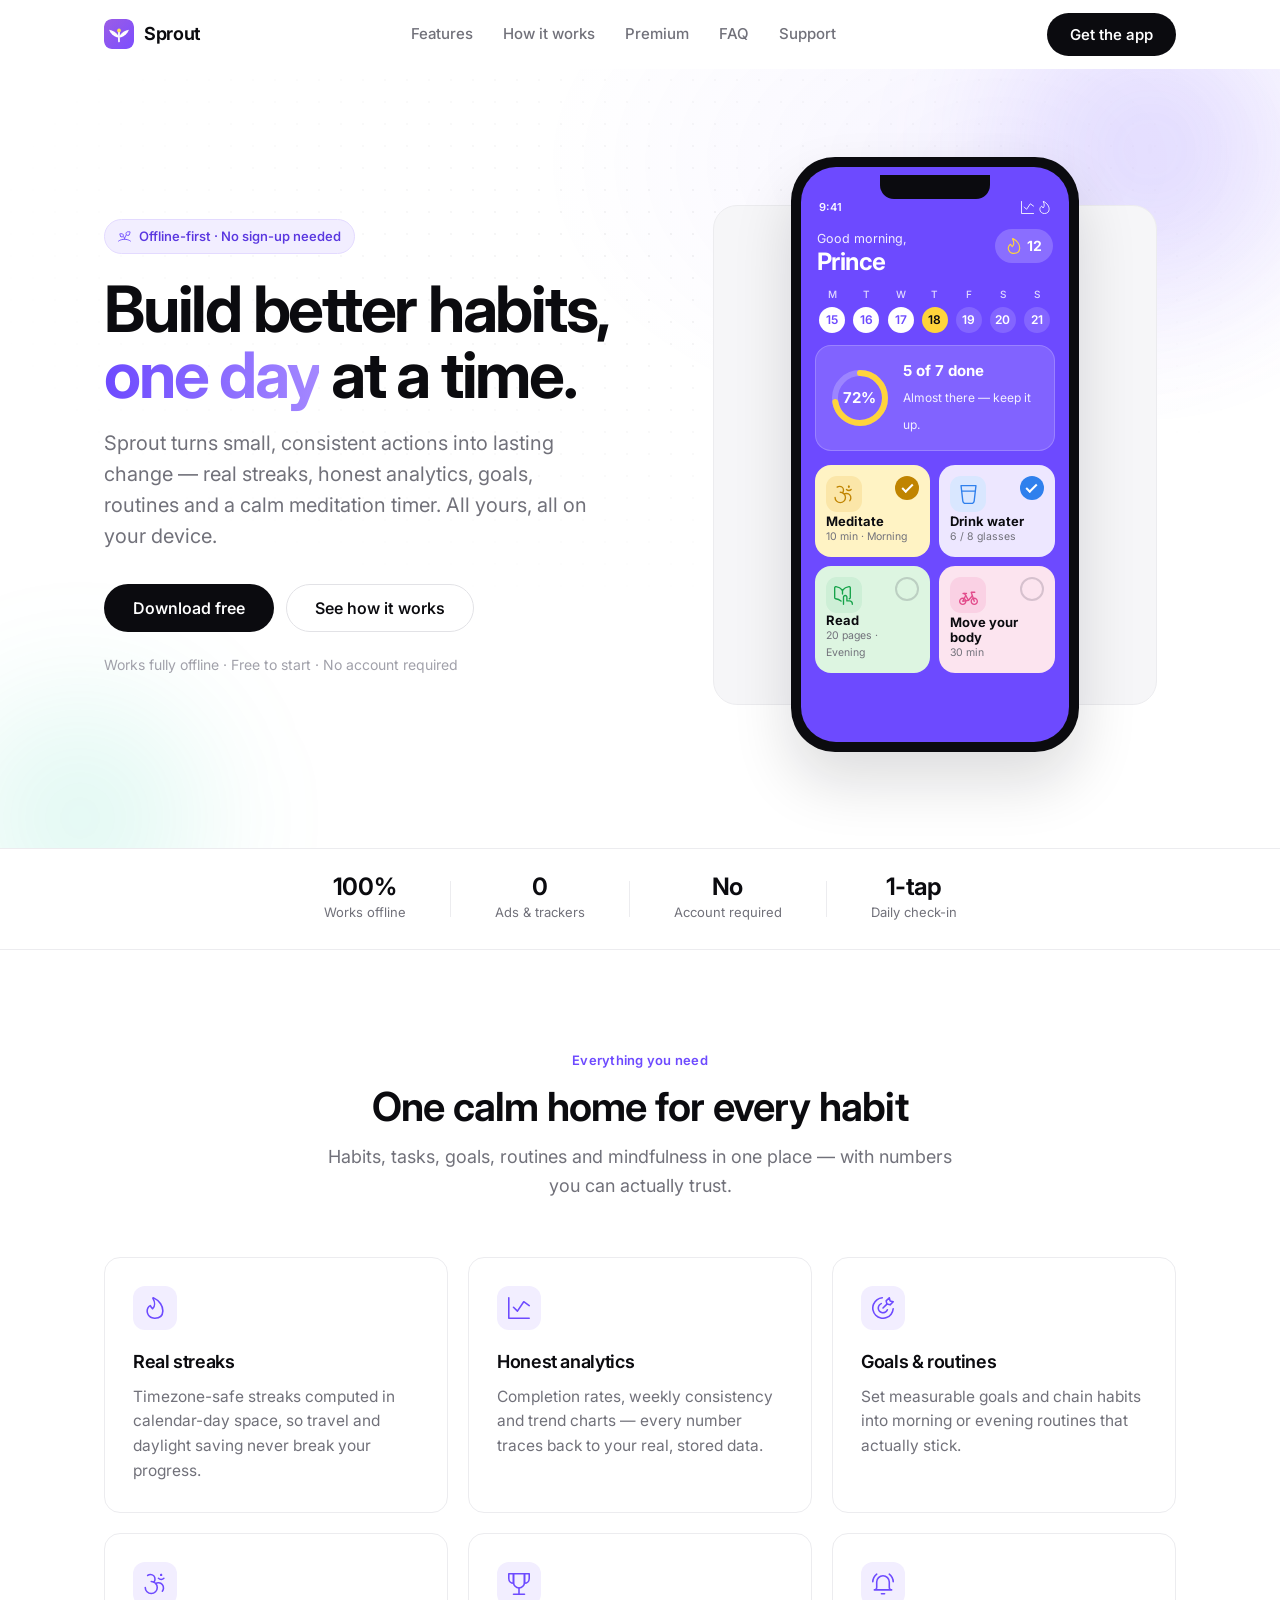
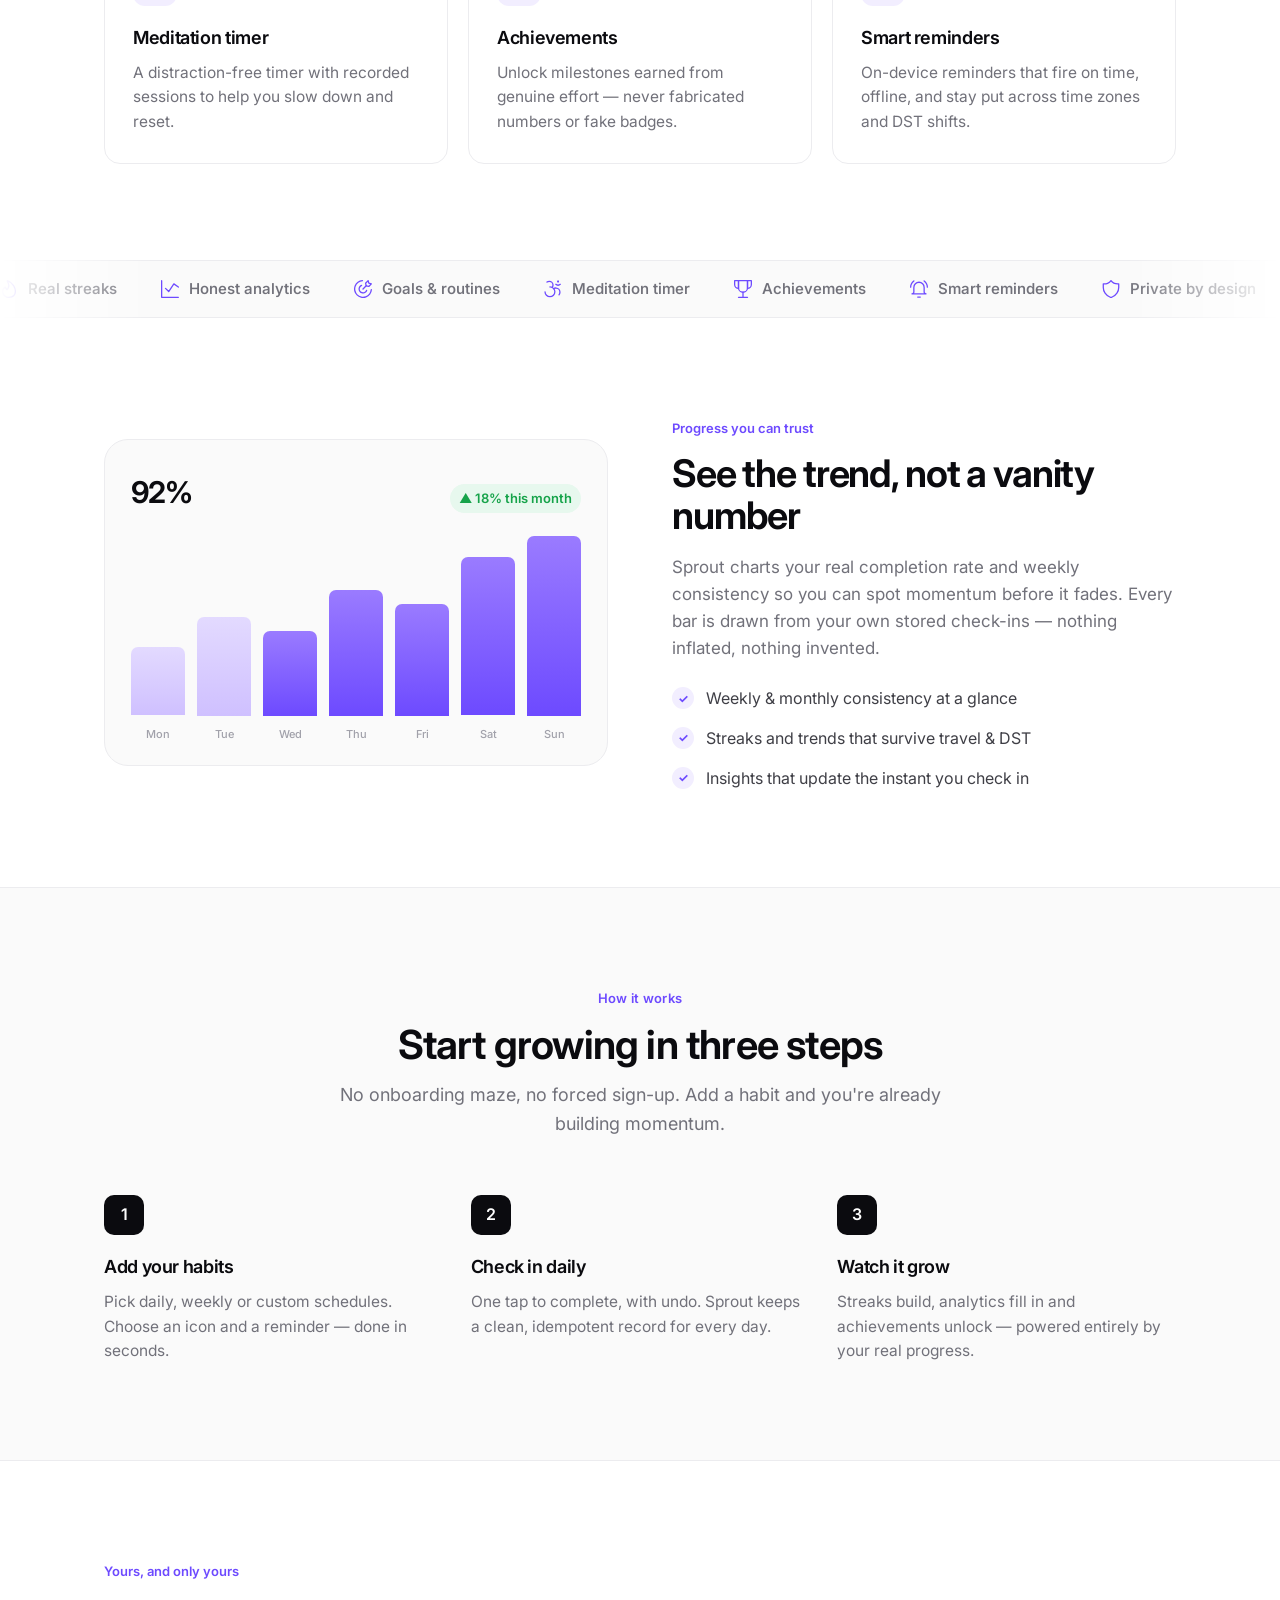
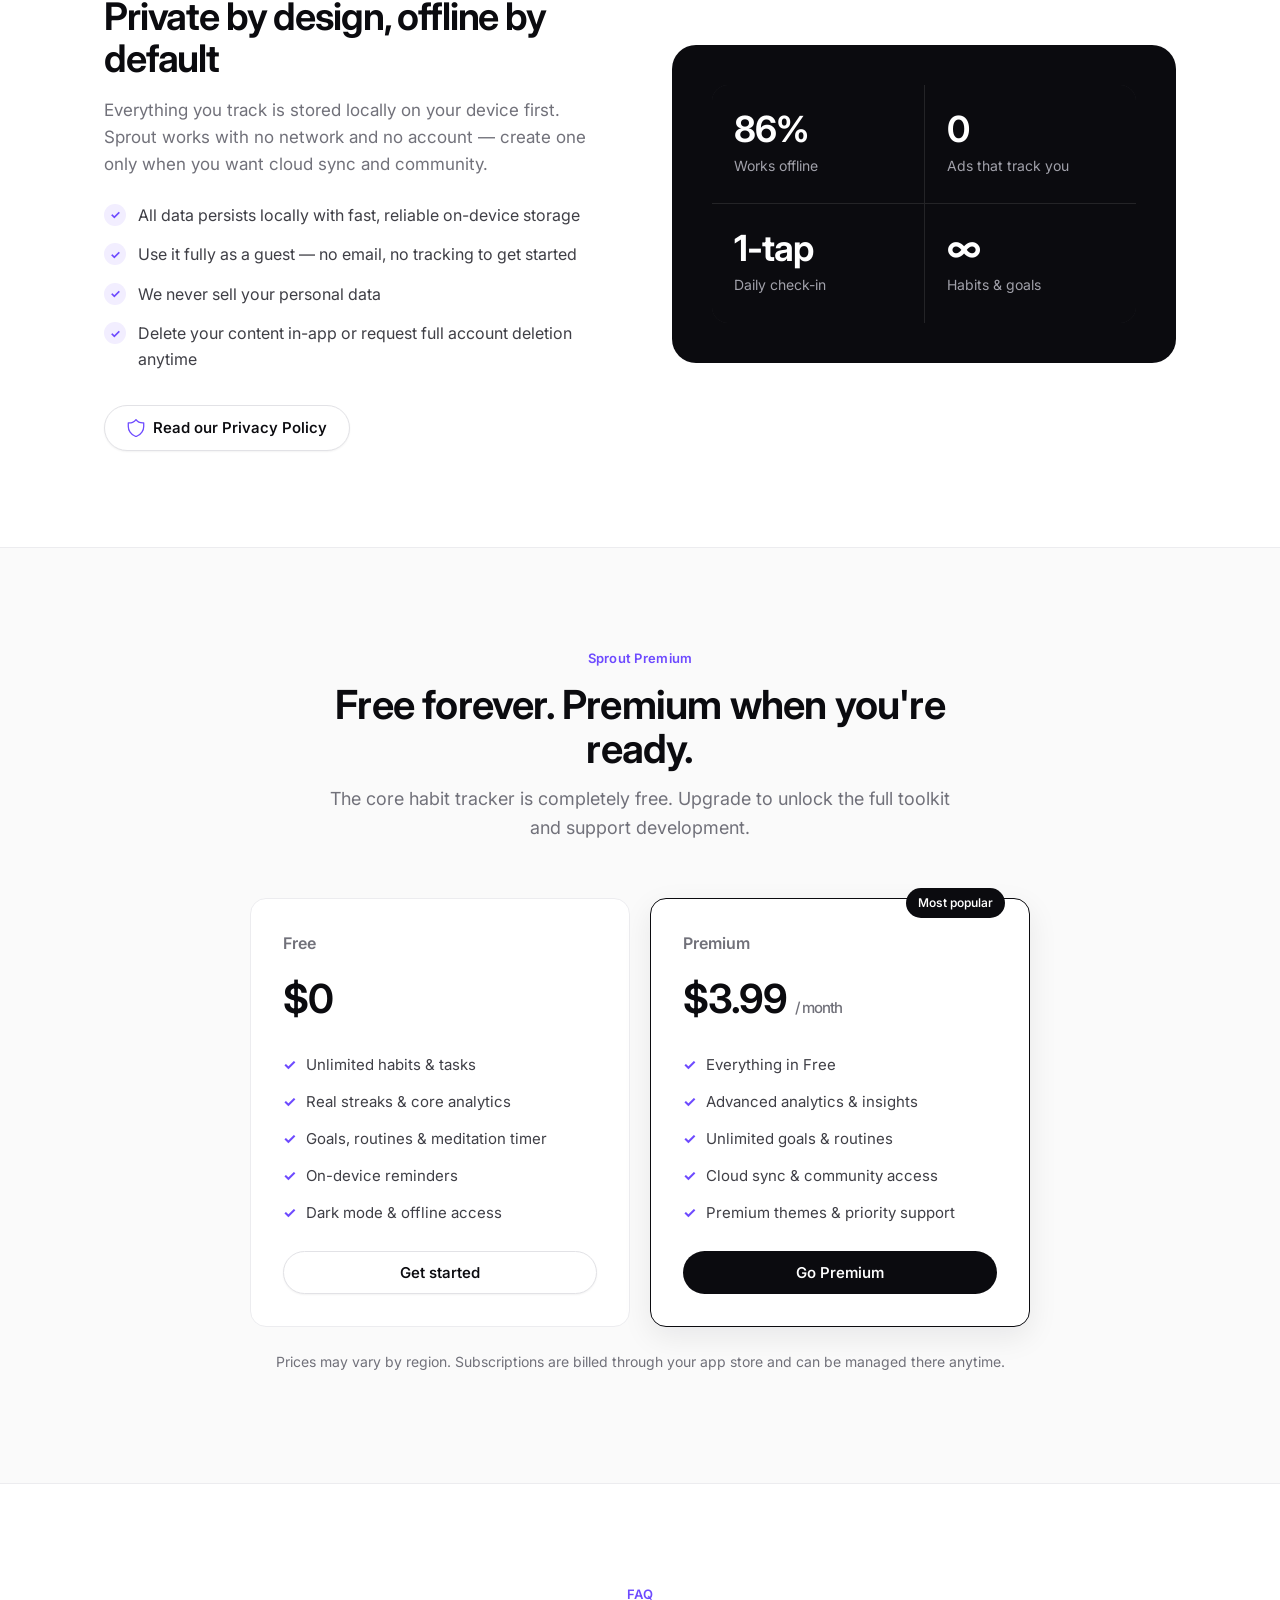
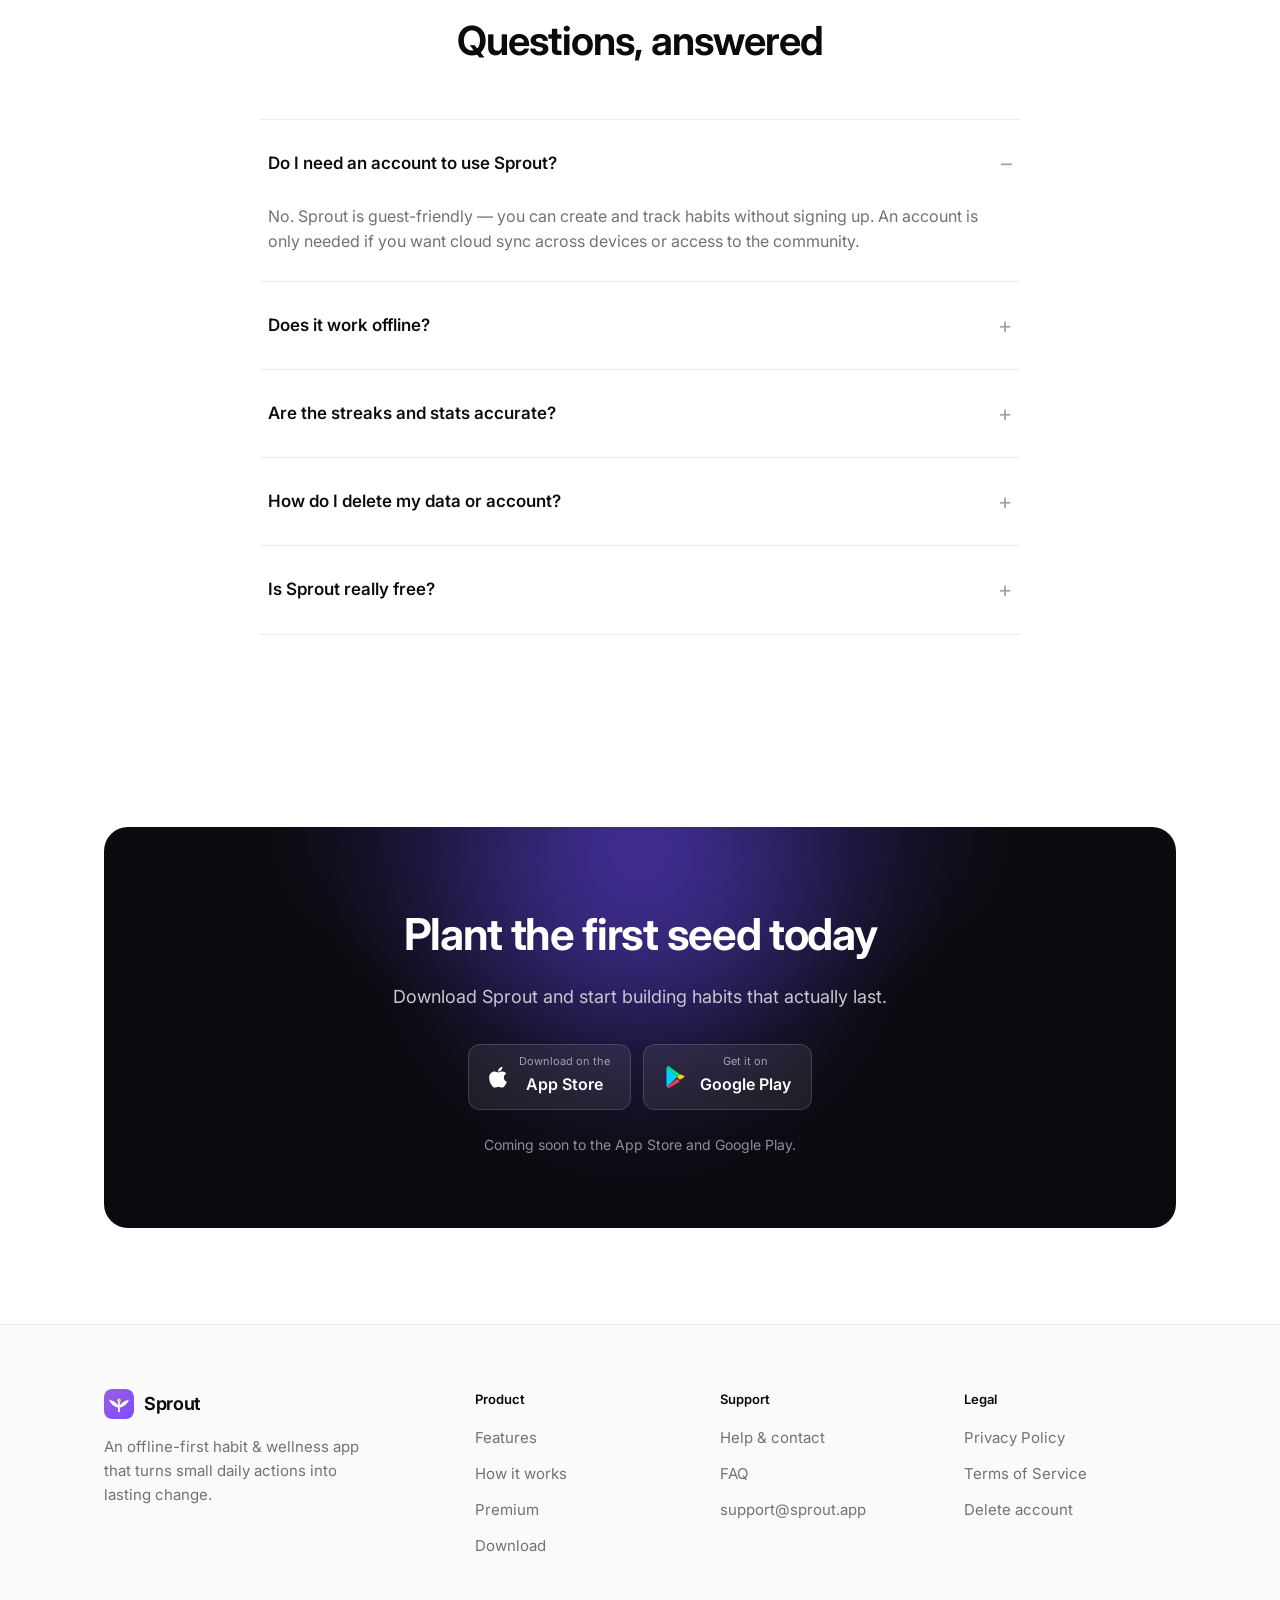
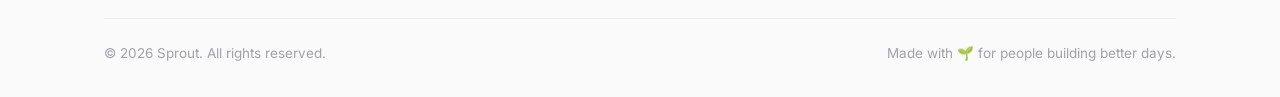
==== commit 064d5e45: "Enhance landing: real store badges, motion system, animated analytics illustration, trust bar, marqu" ====
--- a/index.html
+++ b/index.html
@@ -46,21 +46,23 @@
 
 <!-- ============ HERO ============ -->
 <section class="hero">
+  <div class="grid-bg"></div>
+  <div class="orbs"><span class="orb orb-1"></span><span class="orb orb-2"></span></div>
   <div class="wrap">
     <div class="hero-grid">
       <div>
-        <span class="eyebrow"><i class="icn" style="--i:url('/assets/icons/sprout.svg')"></i> Offline-first · No sign-up needed</span>
-        <h1>Build better habits, <span class="accent">one day</span> at a time.</h1>
-        <p class="lede">Sprout turns small, consistent actions into lasting change — real streaks, honest analytics, goals, routines and a calm meditation timer. All yours, all on your device.</p>
-        <div class="hero-actions">
+        <span class="eyebrow anim-up d-1"><i class="icn" style="--i:url('/assets/icons/sprout.svg')"></i> Offline-first · No sign-up needed</span>
+        <h1 class="anim-up d-2">Build better habits, <span class="accent">one day</span> at a time.</h1>
+        <p class="lede anim-up d-3">Sprout turns small, consistent actions into lasting change — real streaks, honest analytics, goals, routines and a calm meditation timer. All yours, all on your device.</p>
+        <div class="hero-actions anim-up d-4">
           <a href="#download" class="btn btn-dark btn-lg">Download free</a>
           <a href="#how" class="btn btn-ghost btn-lg">See how it works</a>
         </div>
-        <p class="hero-note">Works fully offline · Free to start · No account required</p>
+        <p class="hero-note anim-up d-5">Works fully offline · Free to start · No account required</p>
       </div>
 
       <!-- Product mockup: Sprout home screen -->
-      <div class="hero-visual">
+      <div class="hero-visual anim-up d-3">
         <div class="phone">
           <div class="notch"></div>
           <div class="app-screen">
@@ -144,6 +146,21 @@
   </div>
 </section>
 
+<!-- ============ TRUST BAR ============ -->
+<div class="trust-bar">
+  <div class="wrap">
+    <div class="trust-inner">
+      <div class="trust-item"><span class="tn" data-count="100" data-suffix="%">0%</span><span class="tl">Works offline</span></div>
+      <span class="trust-sep"></span>
+      <div class="trust-item"><span class="tn">0</span><span class="tl">Ads &amp; trackers</span></div>
+      <span class="trust-sep"></span>
+      <div class="trust-item"><span class="tn">No</span><span class="tl">Account required</span></div>
+      <span class="trust-sep"></span>
+      <div class="trust-item"><span class="tn">1-tap</span><span class="tl">Daily check-in</span></div>
+    </div>
+  </div>
+</div>
+
 <!-- ============ FEATURES ============ -->
 <section id="features">
   <div class="wrap">
@@ -182,6 +199,63 @@
         <div class="ficon"><i class="icn" style="--i:url('/assets/icons/bell.svg')"></i></div>
         <h3>Smart reminders</h3>
         <p>On-device reminders that fire on time, offline, and stay put across time zones and DST shifts.</p>
+      </div>
+    </div>
+  </div>
+</section>
+
+<!-- ============ MARQUEE ============ -->
+<div class="marquee" aria-hidden="true">
+  <div class="marquee-track">
+    <span><i class="icn" style="--i:url('/assets/icons/flame.svg')"></i> Real streaks</span>
+    <span><i class="icn" style="--i:url('/assets/icons/graph.svg')"></i> Honest analytics</span>
+    <span><i class="icn" style="--i:url('/assets/icons/target.svg')"></i> Goals &amp; routines</span>
+    <span><i class="icn" style="--i:url('/assets/icons/lotus.svg')"></i> Meditation timer</span>
+    <span><i class="icn" style="--i:url('/assets/icons/trophy.svg')"></i> Achievements</span>
+    <span><i class="icn" style="--i:url('/assets/icons/bell.svg')"></i> Smart reminders</span>
+    <span><i class="icn" style="--i:url('/assets/icons/shield.svg')"></i> Private by design</span>
+    <!-- duplicate for seamless loop -->
+    <span><i class="icn" style="--i:url('/assets/icons/flame.svg')"></i> Real streaks</span>
+    <span><i class="icn" style="--i:url('/assets/icons/graph.svg')"></i> Honest analytics</span>
+    <span><i class="icn" style="--i:url('/assets/icons/target.svg')"></i> Goals &amp; routines</span>
+    <span><i class="icn" style="--i:url('/assets/icons/lotus.svg')"></i> Meditation timer</span>
+    <span><i class="icn" style="--i:url('/assets/icons/trophy.svg')"></i> Achievements</span>
+    <span><i class="icn" style="--i:url('/assets/icons/bell.svg')"></i> Smart reminders</span>
+    <span><i class="icn" style="--i:url('/assets/icons/shield.svg')"></i> Private by design</span>
+  </div>
+</div>
+
+<!-- ============ ANALYTICS SHOWCASE ============ -->
+<section id="showcase" class="showcase">
+  <div class="wrap">
+    <div class="split">
+      <div class="chart reveal-scale">
+        <div class="chart-head">
+          <b>92%</b>
+          <span class="up">▲ 18% this month</span>
+        </div>
+        <div class="chart-bars">
+          <div class="cbar mut" style="height:38%"></div>
+          <div class="cbar mut" style="height:55%"></div>
+          <div class="cbar" style="height:47%"></div>
+          <div class="cbar" style="height:70%"></div>
+          <div class="cbar" style="height:62%"></div>
+          <div class="cbar" style="height:88%"></div>
+          <div class="cbar" style="height:100%"></div>
+        </div>
+        <div class="chart-x">
+          <span>Mon</span><span>Tue</span><span>Wed</span><span>Thu</span><span>Fri</span><span>Sat</span><span>Sun</span>
+        </div>
+      </div>
+      <div class="reveal-right">
+        <span class="kicker">Progress you can trust</span>
+        <h2>See the trend, not a vanity number</h2>
+        <p>Sprout charts your real completion rate and weekly consistency so you can spot momentum before it fades. Every bar is drawn from your own stored check-ins — nothing inflated, nothing invented.</p>
+        <ul class="check-list">
+          <li><span class="tick">✓</span> Weekly &amp; monthly consistency at a glance</li>
+          <li><span class="tick">✓</span> Streaks and trends that survive travel &amp; DST</li>
+          <li><span class="tick">✓</span> Insights that update the instant you check in</li>
+        </ul>
       </div>
     </div>
   </div>
@@ -323,15 +397,21 @@
 <section id="download" class="cta-band">
   <div class="wrap">
     <div class="cta-inner reveal">
+      <div class="orbs"><span class="orb orb-c1"></span></div>
       <h2>Plant the first seed today</h2>
       <p>Download Sprout and start building habits that actually last.</p>
       <div class="store-badges">
         <a class="store-badge" href="#" aria-label="Download on the App Store">
-          <i class="icn ic-white" style="--i:url('/assets/logo.svg');width:20px;height:20px"></i>
+          <svg class="store-ico" viewBox="0 0 384 512" fill="#fff" aria-hidden="true"><path d="M318.7 268.7c-.2-36.7 16.4-64.4 50-84.8-18.8-26.9-47.2-41.7-84.7-44.6-35.5-2.8-74.3 20.7-88.5 20.7-15 0-49.4-19.7-76.4-19.7C63.3 141.2 4 184.8 4 273.5q0 39.3 14.4 81.2c12.8 36.7 59 126.7 107.2 125.2 25.2-.6 43-17.9 75.8-17.9 31.8 0 48.3 17.9 76.4 17.9 48.6-.7 90.4-82.5 102.6-119.3-65.2-30.7-61.7-90-61.7-91.9zM262 108.7c26.3-31.2 23.9-59.6 23.1-69.9-23.2 1.4-50.1 15.9-65.5 33.8-16.9 19.2-26.8 42.9-24.6 68.7 25.1 1.9 48-11 67-32.6z"/></svg>
           <span><small>Download on the</small><b>App Store</b></span>
         </a>
         <a class="store-badge" href="#" aria-label="Get it on Google Play">
-          <i class="icn ic-white" style="--i:url('/assets/logo.svg');width:20px;height:20px"></i>
+          <svg class="store-ico" viewBox="0 0 512 512" aria-hidden="true">
+            <path fill="#00d2ff" d="M62 44c-6 4-9 11-9 20v384c0 9 3 16 9 20l2 2 215-215v-2z"/>
+            <path fill="#00e676" d="M64 42l215 213 60-60L102 24C88 15 74 33 64 42z"/>
+            <path fill="#ff3a44" d="M64 470c10 9 24 32 38 22l236-137-60-60z"/>
+            <path fill="#ffce00" d="M338 195l-60 60 60 60 82-47c20-11 20-35 0-46z"/>
+          </svg>
           <span><small>Get it on</small><b>Google Play</b></span>
         </a>
       </div>
@@ -339,6 +419,11 @@
     </div>
   </div>
 </section>
+
+<!-- ============ STICKY MOBILE CTA ============ -->
+<div class="sticky-cta" id="stickyCta">
+  <a href="#download" class="btn btn-dark">Download Sprout — free</a>
+</div>
 
 <!-- ============ FOOTER ============ -->
 <footer class="site-footer">
@@ -395,9 +480,9 @@
   onScroll();
   window.addEventListener('scroll', onScroll, { passive: true });
 
-  // Scroll reveal
+  // Scroll reveal (base + directional/scale variants)
   var reduce = window.matchMedia('(prefers-reduced-motion: reduce)').matches;
-  var reveals = document.querySelectorAll('.reveal');
+  var reveals = document.querySelectorAll('.reveal, .reveal-scale, .reveal-left, .reveal-right');
   if (reduce || !('IntersectionObserver' in window)) {
     reveals.forEach(function (el) { el.classList.add('in'); });
   } else {
@@ -407,6 +492,19 @@
       });
     }, { threshold: 0.15 });
     reveals.forEach(function (el) { io.observe(el); });
+  }
+
+  // Sticky mobile CTA — reveal after the hero scrolls away, hide near footer
+  var sticky = document.getElementById('stickyCta');
+  var footer = document.querySelector('.site-footer');
+  if (sticky) {
+    var toggleSticky = function () {
+      var past = window.scrollY > 620;
+      var nearFooter = footer && footer.getBoundingClientRect().top < window.innerHeight + 80;
+      sticky.classList.toggle('show', past && !nearFooter);
+    };
+    toggleSticky();
+    window.addEventListener('scroll', toggleSticky, { passive: true });
   }
 
   // Count-up numbers
--- a/styles.css
+++ b/styles.css
@@ -599,3 +599,134 @@
   .week .d.today .dot { animation: none !important; }
   .progress-card .ring-arc { animation: none !important; }
 }
+
+
+/* ============================================================
+   Enhancements — motion, illustration & conversion
+   ============================================================ */
+
+/* ---- Decorative orbs + dotted grid (hero / cta) ---- */
+.orbs { position: absolute; inset: 0; overflow: hidden; pointer-events: none; z-index: 0; }
+.orb { position: absolute; border-radius: 50%; filter: blur(48px); }
+.orb-1 { width: 440px; height: 440px; background: radial-gradient(circle, rgba(109,74,255,.20), transparent 70%); top: -140px; right: -90px; animation: driftA 20s ease-in-out infinite; }
+.orb-2 { width: 380px; height: 380px; background: radial-gradient(circle, rgba(0,200,150,.14), transparent 70%); bottom: -160px; left: -110px; animation: driftB 24s ease-in-out infinite; }
+.orb-c1 { width: 520px; height: 520px; background: radial-gradient(circle, rgba(109,74,255,.45), transparent 70%); top: -180px; left: 50%; transform: translateX(-50%); animation: driftA 22s ease-in-out infinite; }
+.hero .wrap { position: relative; z-index: 2; }
+.grid-bg {
+  position: absolute; inset: 0; z-index: 0;
+  background-image: radial-gradient(rgba(11,11,15,.05) 1px, transparent 1px);
+  background-size: 22px 22px;
+  -webkit-mask-image: radial-gradient(70% 60% at 50% 25%, #000, transparent 75%);
+  mask-image: radial-gradient(70% 60% at 50% 25%, #000, transparent 75%);
+}
+
+/* ---- Store badges: real brand marks ---- */
+.store-badge { padding: 11px 20px; }
+.store-ico { flex: none; height: 24px; width: auto; }
+.store-badge:hover { transform: translateY(-2px); }
+
+/* ---- Trust bar (honest facts) ---- */
+.trust-bar { background: var(--bg); border-bottom: 1px solid var(--line); }
+.trust-inner { display: flex; align-items: center; justify-content: center; gap: 44px; flex-wrap: wrap; padding: 26px 24px; }
+.trust-item { display: flex; flex-direction: column; align-items: center; gap: 3px; text-align: center; }
+.trust-item .tn { font-size: 24px; font-weight: 660; color: var(--ink); letter-spacing: -0.02em; line-height: 1; }
+.trust-item .tl { font-size: 13px; color: var(--muted); }
+.trust-sep { width: 1px; height: 36px; background: var(--line); }
+
+/* ---- Marquee ticker ---- */
+.marquee { overflow: hidden; background: var(--bg-soft); border-top: 1px solid var(--line); border-bottom: 1px solid var(--line); padding: 16px 0;
+  -webkit-mask-image: linear-gradient(90deg, transparent, #000 12%, #000 88%, transparent);
+  mask-image: linear-gradient(90deg, transparent, #000 12%, #000 88%, transparent); }
+.marquee-track { display: flex; gap: 44px; width: max-content; animation: marqueeX 30s linear infinite; }
+.marquee-track span { display: inline-flex; align-items: center; gap: 10px; color: var(--muted); font-weight: 550; font-size: 15px; white-space: nowrap; }
+.marquee-track .icn { width: 18px; height: 18px; color: var(--accent); }
+
+/* ---- Analytics showcase (illustration) ---- */
+.showcase .split { align-items: center; }
+.chart { background: var(--bg-soft); border: 1px solid var(--line); border-radius: var(--radius-lg); padding: 28px 26px 22px; }
+.chart-head { display: flex; align-items: baseline; justify-content: space-between; margin-bottom: 20px; }
+.chart-head b { font-size: 30px; color: var(--ink); letter-spacing: -0.03em; font-weight: 660; }
+.chart-head .up { font-size: 13px; font-weight: 600; color: #16a34a; background: #e7f8ee; padding: 4px 9px; border-radius: 999px; }
+.chart-bars { display: flex; align-items: flex-end; gap: 12px; height: 180px; }
+.cbar { flex: 1; border-radius: 7px 7px 0 0; background: linear-gradient(180deg, #9a7bff, var(--accent)); transform: scaleY(0); transform-origin: bottom; }
+.cbar.mut { background: linear-gradient(180deg, #e3daff, #cfc0ff); }
+.reveal-scale.in .cbar { animation: growUp .9s cubic-bezier(.2,.8,.2,1) forwards; }
+.reveal-scale.in .cbar:nth-child(1){animation-delay:.05s}
+.reveal-scale.in .cbar:nth-child(2){animation-delay:.12s}
+.reveal-scale.in .cbar:nth-child(3){animation-delay:.19s}
+.reveal-scale.in .cbar:nth-child(4){animation-delay:.26s}
+.reveal-scale.in .cbar:nth-child(5){animation-delay:.33s}
+.reveal-scale.in .cbar:nth-child(6){animation-delay:.40s}
+.reveal-scale.in .cbar:nth-child(7){animation-delay:.47s}
+.chart-x { display: flex; gap: 12px; margin-top: 10px; }
+.chart-x span { flex: 1; text-align: center; font-size: 11px; color: var(--faint); font-weight: 500; }
+
+/* ---- Sticky mobile CTA ---- */
+.sticky-cta { position: fixed; left: 0; right: 0; bottom: 0; z-index: 60;
+  background: rgba(255,255,255,.9); backdrop-filter: saturate(180%) blur(14px);
+  border-top: 1px solid var(--line); padding: 12px 16px calc(12px + env(safe-area-inset-bottom));
+  display: none; transform: translateY(130%); transition: transform .32s cubic-bezier(.2,.7,.2,1); }
+.sticky-cta.show { transform: none; }
+.sticky-cta .btn { width: 100%; }
+
+/* ---- Reveal variants ---- */
+.reveal-scale { opacity: 0; transform: scale(.97); transition: opacity .6s cubic-bezier(.2,.7,.2,1), transform .6s cubic-bezier(.2,.7,.2,1); }
+.reveal-scale.in { opacity: 1; transform: none; }
+.reveal-left { opacity: 0; transform: translateX(-24px); transition: opacity .6s cubic-bezier(.2,.7,.2,1), transform .6s cubic-bezier(.2,.7,.2,1); }
+.reveal-left.in { opacity: 1; transform: none; }
+.reveal-right { opacity: 0; transform: translateX(24px); transition: opacity .6s cubic-bezier(.2,.7,.2,1), transform .6s cubic-bezier(.2,.7,.2,1); }
+.reveal-right.in { opacity: 1; transform: none; }
+
+/* ---- Hero entrance stagger ---- */
+.hero .anim-up { opacity: 0; transform: translateY(20px); animation: heroUp .8s cubic-bezier(.2,.7,.2,1) forwards; }
+.hero .d-1 { animation-delay: .05s; }
+.hero .d-2 { animation-delay: .15s; }
+.hero .d-3 { animation-delay: .25s; }
+.hero .d-4 { animation-delay: .35s; }
+.hero .d-5 { animation-delay: .48s; }
+
+/* ---- Micro-interactions ---- */
+.hero-visual .phone { animation: floatY 6s ease-in-out infinite; }
+.hero h1 .accent {
+  background: linear-gradient(90deg, #6d4aff, #a488ff, #6d4aff);
+  background-size: 200% auto;
+  -webkit-background-clip: text; background-clip: text;
+  -webkit-text-fill-color: transparent; color: transparent;
+  animation: gradientShift 6s linear infinite;
+}
+.btn-dark { position: relative; overflow: hidden; }
+.btn-dark::after {
+  content: ""; position: absolute; top: 0; left: -130%; width: 55%; height: 100%;
+  background: linear-gradient(120deg, transparent, rgba(255,255,255,.28), transparent);
+  transform: skewX(-20deg);
+}
+.btn-dark:hover::after { animation: shine .85s ease; }
+.feature:hover .ficon { animation: popIn .45s ease; }
+
+/* ---- Keyframes ---- */
+@keyframes heroUp { to { opacity: 1; transform: none; } }
+@keyframes floatY { 0%,100% { transform: translateY(0); } 50% { transform: translateY(-12px); } }
+@keyframes driftA { 0%,100% { transform: translate(0,0); } 50% { transform: translate(-32px,26px); } }
+@keyframes driftB { 0%,100% { transform: translate(0,0); } 50% { transform: translate(30px,-22px); } }
+@keyframes marqueeX { to { transform: translateX(-50%); } }
+@keyframes gradientShift { to { background-position: 200% center; } }
+@keyframes shine { to { left: 150%; } }
+@keyframes popIn { 0% { transform: scale(1); } 40% { transform: scale(1.14); } 100% { transform: scale(1); } }
+@keyframes growUp { to { transform: scaleY(1); } }
+
+/* ---- Responsive ---- */
+@media (max-width: 900px) {
+  .trust-sep { display: none; }
+  .trust-inner { gap: 26px; }
+}
+@media (max-width: 620px) {
+  .sticky-cta { display: block; }
+}
+
+@media (prefers-reduced-motion: reduce) {
+  .orb, .marquee-track, .hero-visual .phone, .btn-dark::after { animation: none !important; }
+  .hero .anim-up { opacity: 1 !important; transform: none !important; animation: none !important; }
+  .hero h1 .accent { -webkit-text-fill-color: var(--accent); color: var(--accent); animation: none !important; }
+  .reveal-scale, .reveal-left, .reveal-right { opacity: 1 !important; transform: none !important; }
+  .cbar { transform: scaleY(1) !important; animation: none !important; }
+}
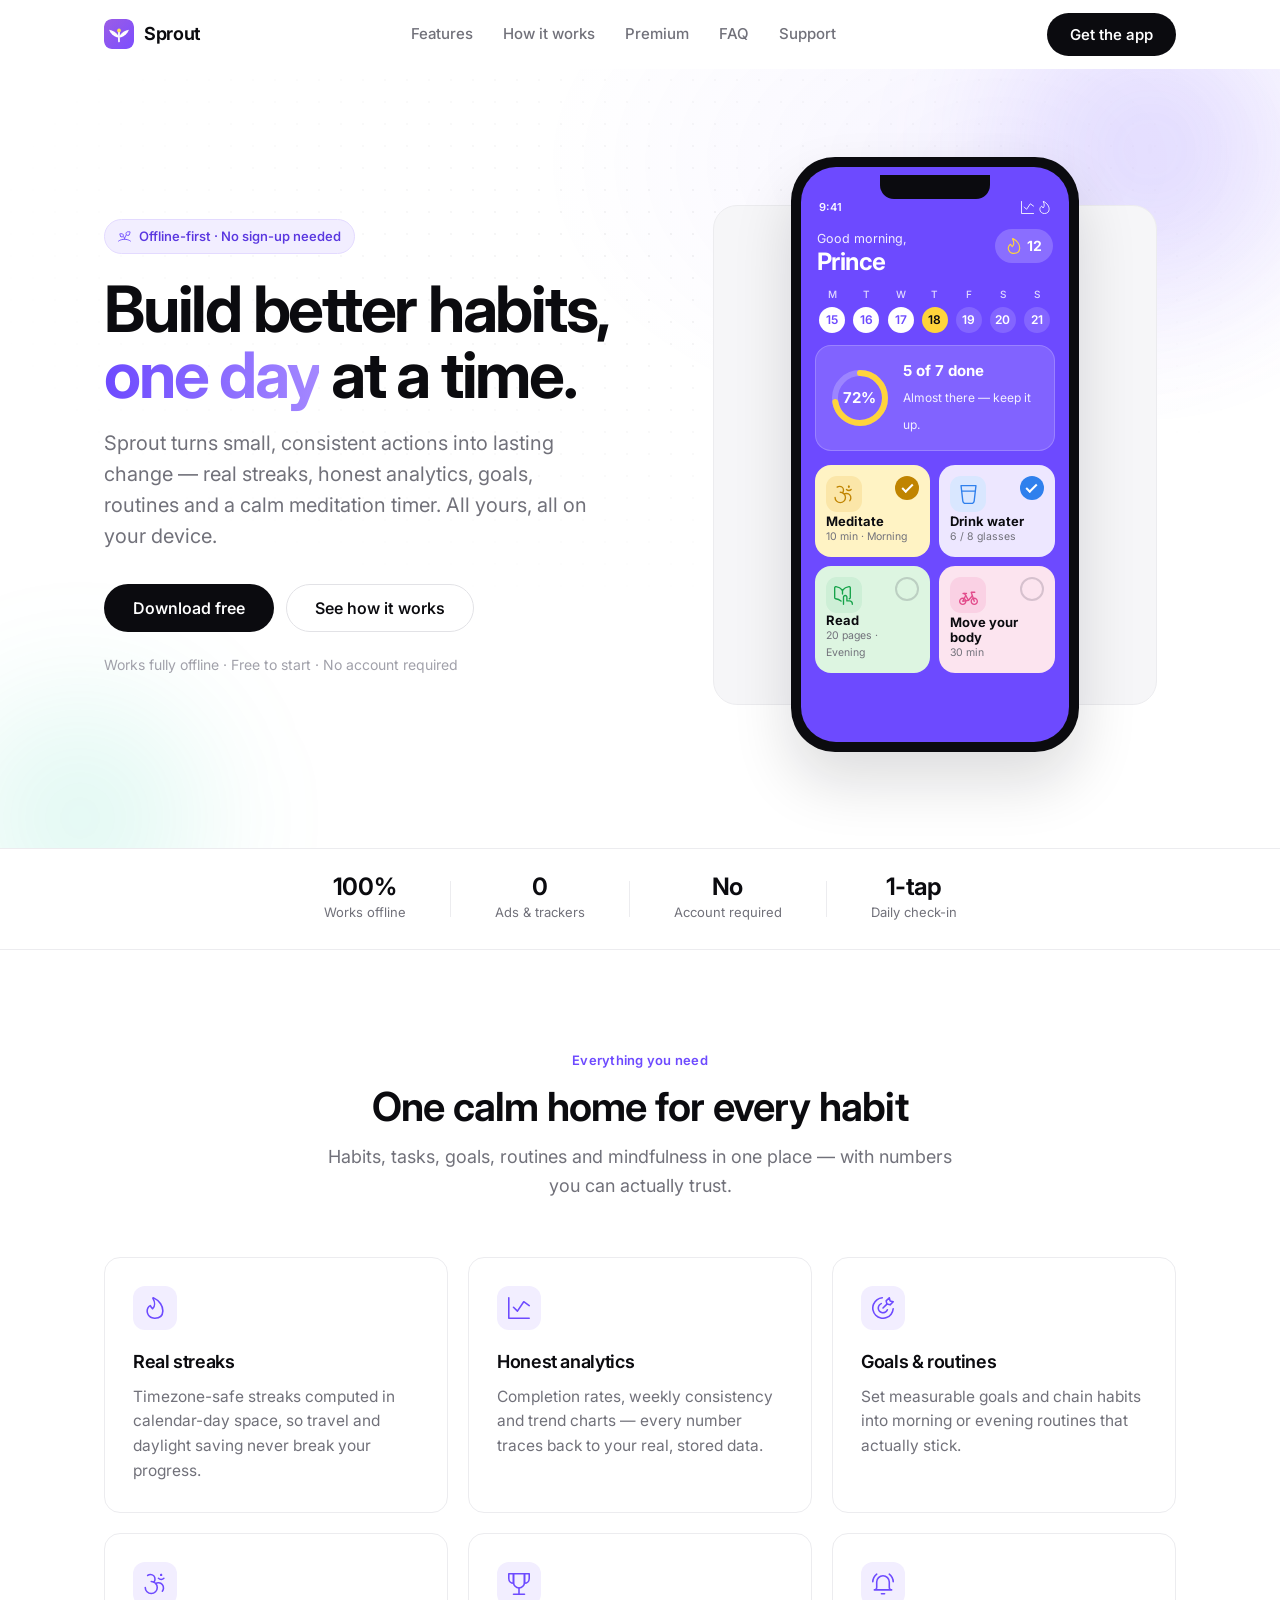
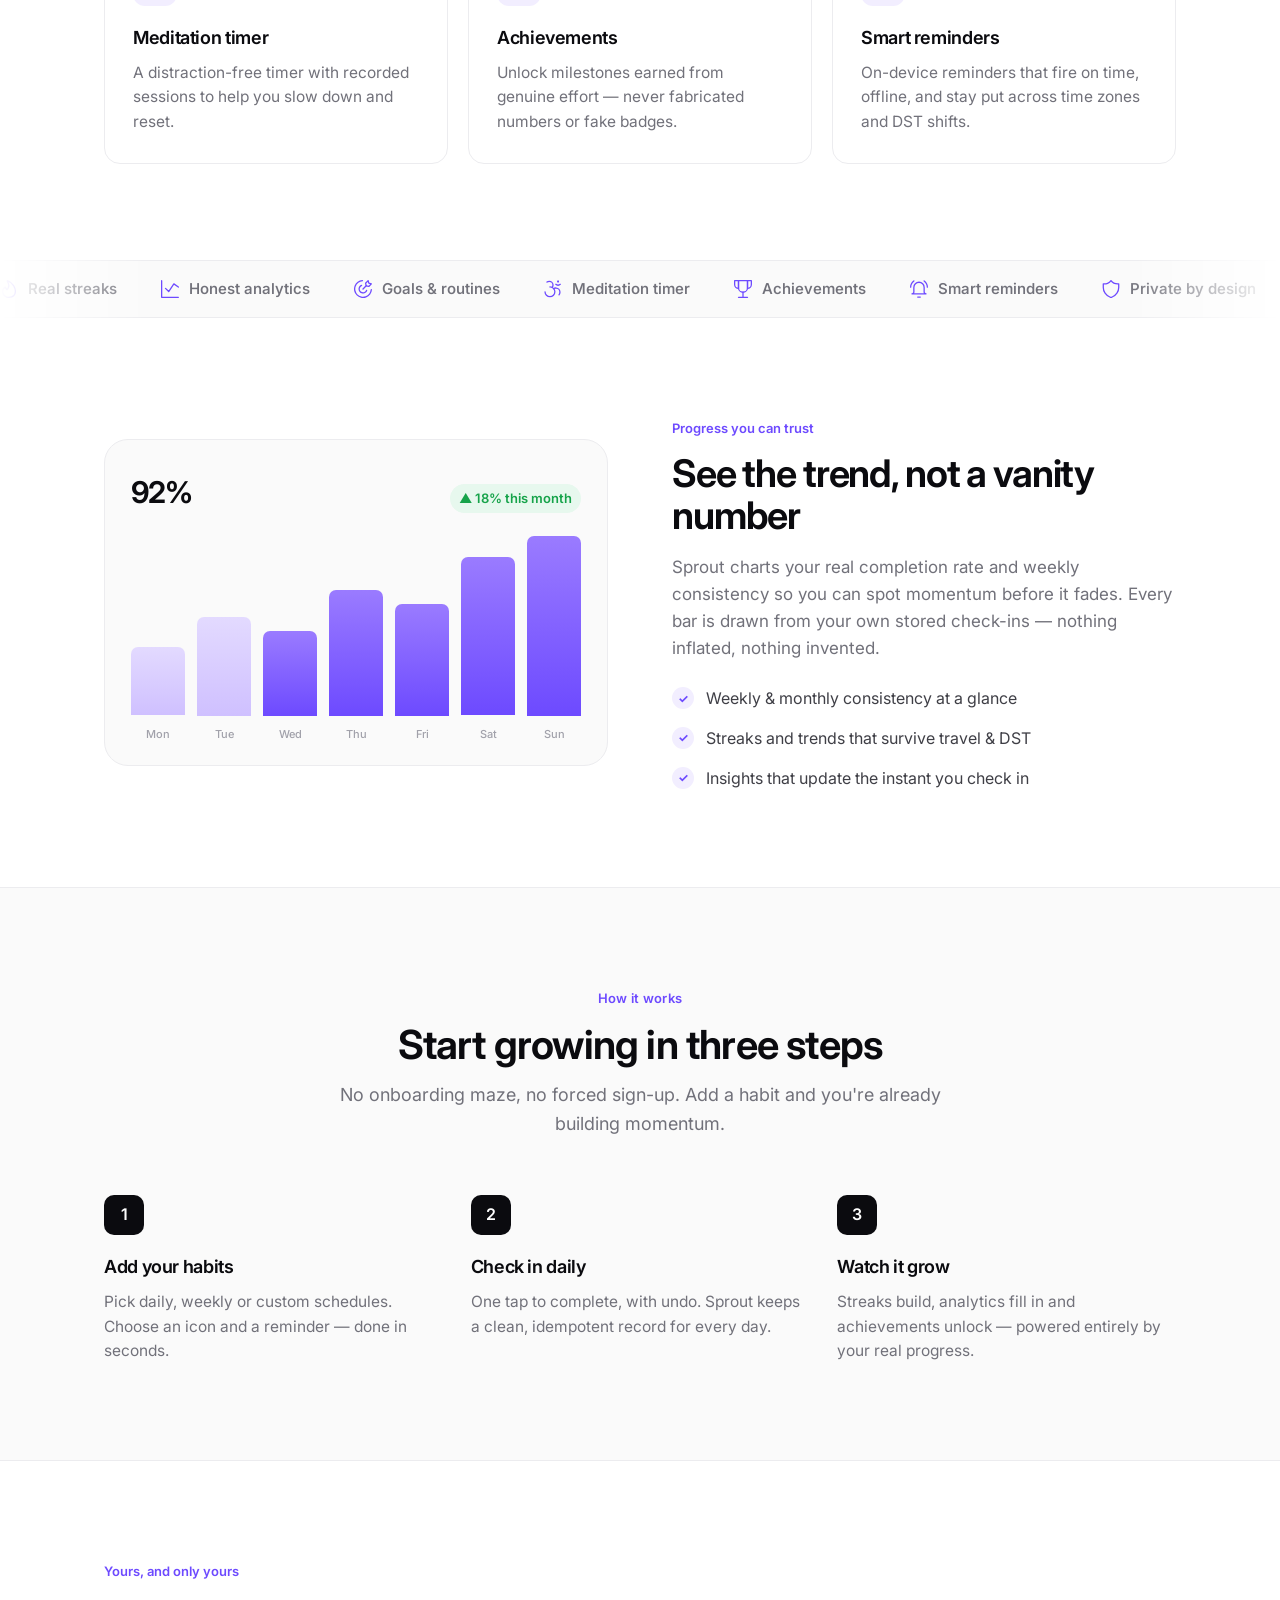
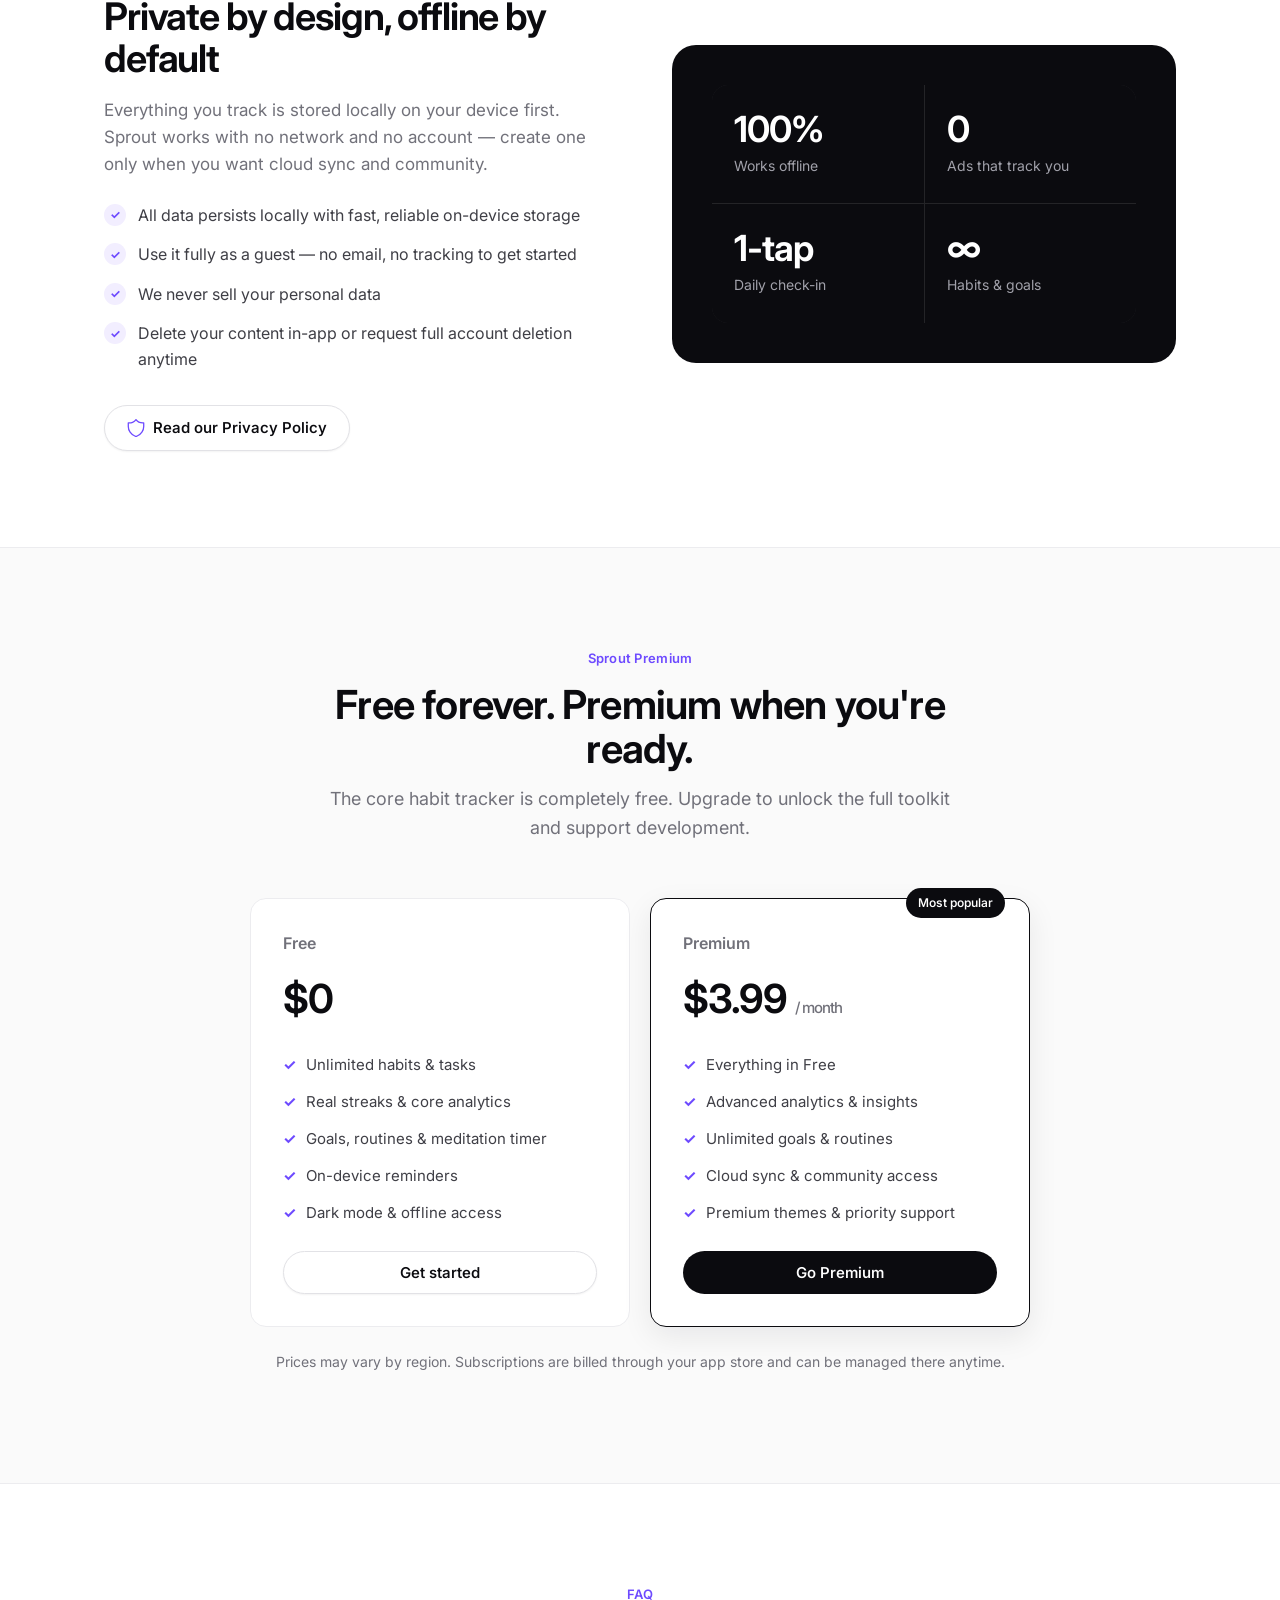
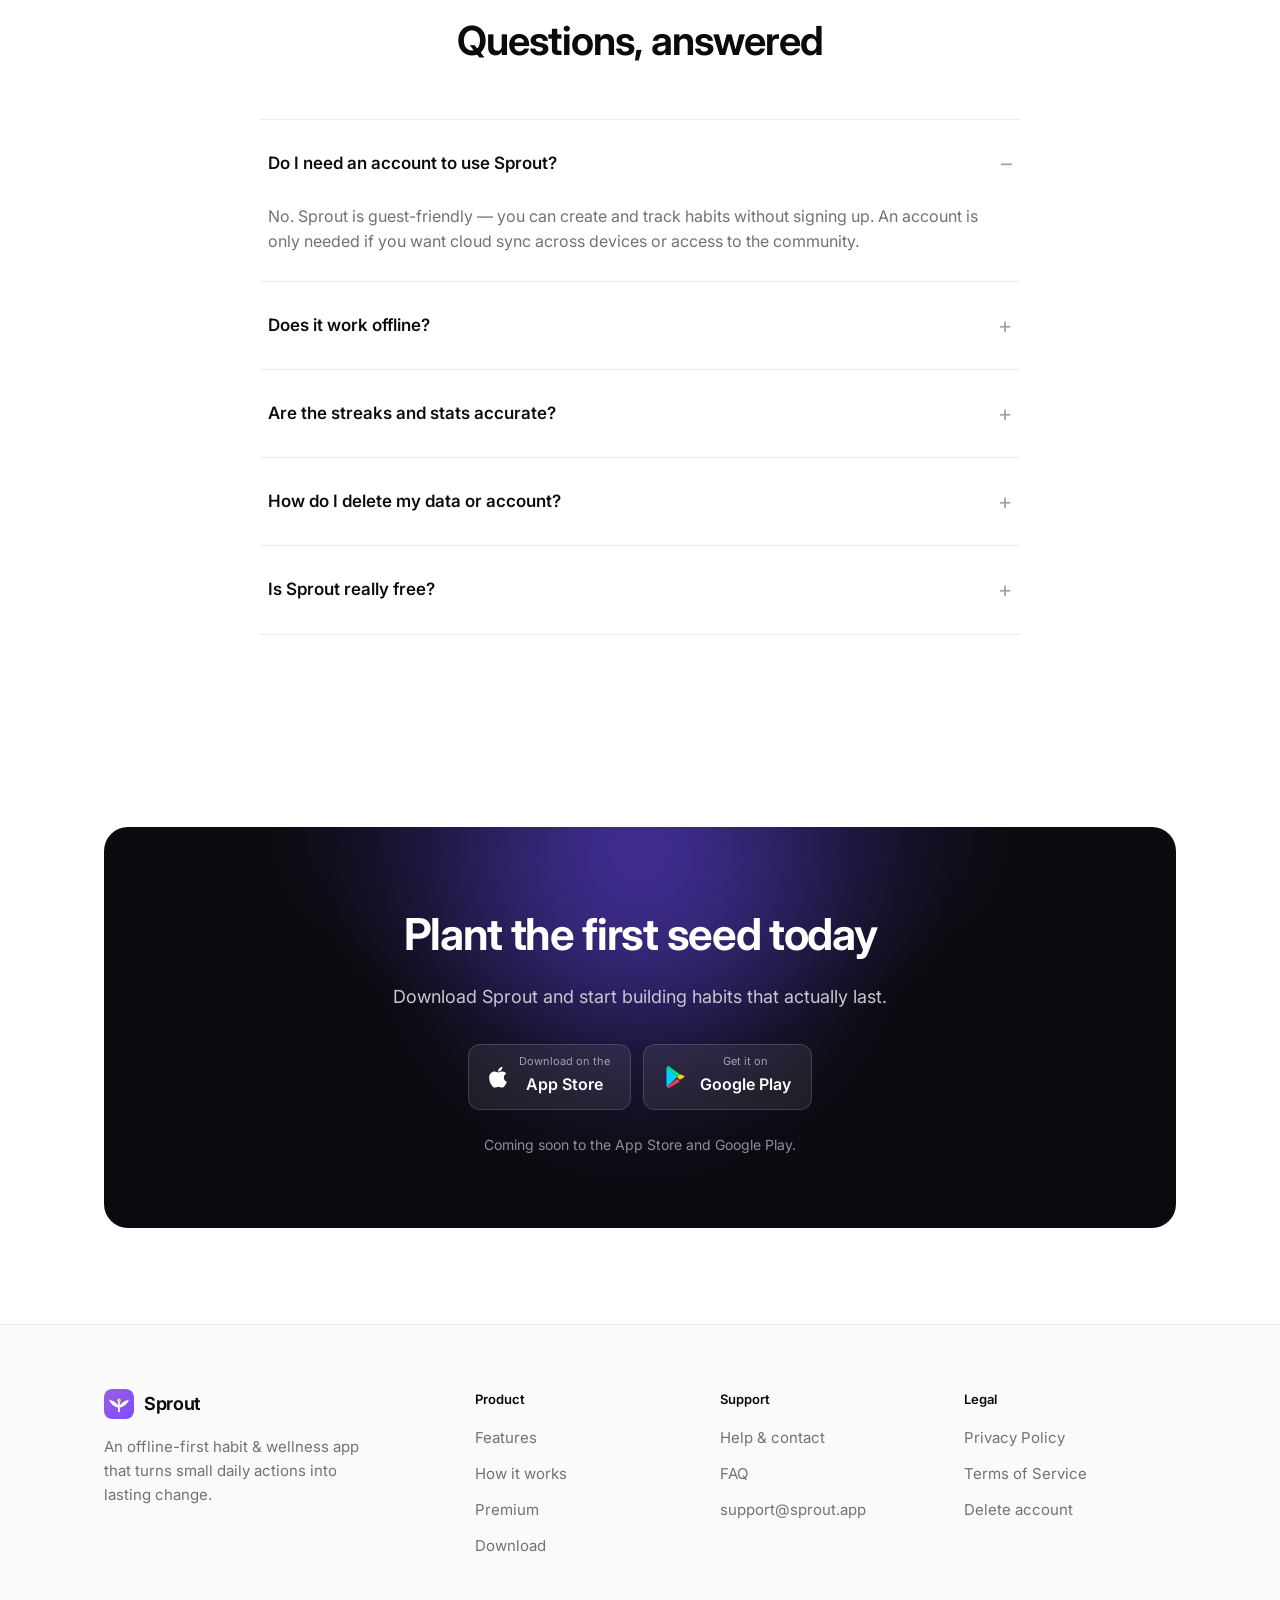
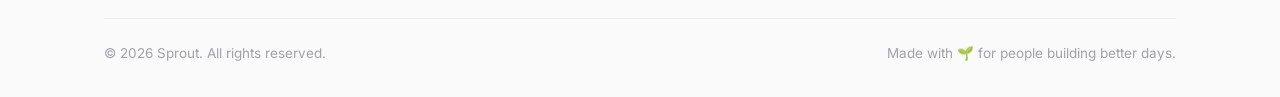
==== commit 105e5716: "SEO/GEO: add robots.txt, sitemap.xml, llms.txt, OG image, JSON-LD (SoftwareApplication/WebSite/FAQPa" ====
--- a/index.html
+++ b/index.html
@@ -4,18 +4,108 @@
 <meta charset="UTF-8">
 <meta name="viewport" content="width=device-width, initial-scale=1.0">
 <title>Sprout — Build better habits, one day at a time</title>
-<meta name="description" content="Sprout is an offline-first habit & wellness app. Track habits, build real streaks, hit goals, meditate and stay consistent — no account required.">
+<meta name="description" content="Sprout is an offline-first habit & wellness app. Track habits, build real streaks, hit goals, meditate and stay consistent — no account required, no ads, private by design.">
+<meta name="keywords" content="habit tracker, habit app, streaks, offline habit tracker, meditation timer, wellness app, private habit tracker, no account habit app">
+<meta name="author" content="Prince Labs">
+<meta name="robots" content="index, follow, max-image-preview:large, max-snippet:-1, max-video-preview:-1">
 <meta name="theme-color" content="#ffffff">
+<link rel="canonical" href="https://sprout.princelabs.me/">
+
+<!-- Open Graph -->
 <meta property="og:title" content="Sprout — Build better habits, one day at a time">
-<meta property="og:description" content="Offline-first habit tracking with real streaks, analytics, goals, routines and meditation.">
+<meta property="og:description" content="Offline-first habit tracking with real streaks, honest analytics, goals, routines and meditation. No account, no ads, private by design.">
 <meta property="og:type" content="website">
 <meta property="og:url" content="https://sprout.princelabs.me/">
+<meta property="og:site_name" content="Sprout">
+<meta property="og:locale" content="en_US">
+<meta property="og:image" content="https://sprout.princelabs.me/assets/og-cover.png">
+<meta property="og:image:width" content="1200">
+<meta property="og:image:height" content="630">
+<meta property="og:image:alt" content="Sprout — Build better habits, one day at a time">
+
+<!-- Twitter -->
+<meta name="twitter:card" content="summary_large_image">
+<meta name="twitter:title" content="Sprout — Build better habits, one day at a time">
+<meta name="twitter:description" content="Offline-first habit tracking with real streaks, honest analytics, goals, routines and meditation. No account, no ads.">
+<meta name="twitter:image" content="https://sprout.princelabs.me/assets/og-cover.png">
+
 <link rel="icon" type="image/svg+xml" href="/assets/logo.svg">
 <link rel="apple-touch-icon" href="/assets/logo.svg">
 <link rel="preconnect" href="https://fonts.googleapis.com">
 <link rel="preconnect" href="https://fonts.gstatic.com" crossorigin>
 <link href="https://fonts.googleapis.com/css2?family=Inter:wght@400;500;600;700&display=swap" rel="stylesheet">
 <link rel="stylesheet" href="/styles.css">
+
+<!-- Structured data -->
+<script type="application/ld+json">
+{
+  "@context": "https://schema.org",
+  "@type": "MobileApplication",
+  "name": "Sprout",
+  "operatingSystem": "iOS, Android",
+  "applicationCategory": "HealthApplication",
+  "description": "Sprout is an offline-first habit & wellness app. Track habits, build timezone-safe streaks, hit goals, follow routines and meditate — no account required, no ads, private by design.",
+  "url": "https://sprout.princelabs.me/",
+  "image": "https://sprout.princelabs.me/assets/og-cover.png",
+  "featureList": [
+    "Habit tracking",
+    "Timezone-safe streaks",
+    "Honest analytics & trends",
+    "Goals & routines",
+    "Meditation timer",
+    "Achievements",
+    "Smart on-device reminders",
+    "Offline-first, no account required"
+  ],
+  "offers": [
+    { "@type": "Offer", "name": "Free", "price": "0", "priceCurrency": "USD" },
+    { "@type": "Offer", "name": "Premium", "price": "3.99", "priceCurrency": "USD" }
+  ],
+  "publisher": { "@type": "Organization", "name": "Prince Labs", "url": "https://sprout.princelabs.me/" }
+}
+</script>
+<script type="application/ld+json">
+{
+  "@context": "https://schema.org",
+  "@type": "WebSite",
+  "name": "Sprout",
+  "url": "https://sprout.princelabs.me/",
+  "description": "Offline-first habit & wellness app — real streaks, honest analytics, goals, routines and meditation."
+}
+</script>
+<script type="application/ld+json">
+{
+  "@context": "https://schema.org",
+  "@type": "FAQPage",
+  "mainEntity": [
+    {
+      "@type": "Question",
+      "name": "Do I need an account to use Sprout?",
+      "acceptedAnswer": { "@type": "Answer", "text": "No. Sprout is guest-friendly — you can create and track habits without signing up. An account is only needed if you want cloud sync across devices or access to the community." }
+    },
+    {
+      "@type": "Question",
+      "name": "Does it work offline?",
+      "acceptedAnswer": { "@type": "Answer", "text": "Yes. Sprout is offline-first. All your data is stored on your device, so the app works fully with no network connection. Reminders also fire locally, even offline." }
+    },
+    {
+      "@type": "Question",
+      "name": "Are the streaks and stats accurate?",
+      "acceptedAnswer": { "@type": "Answer", "text": "Every number is derived from your actual completion records. Streaks are calculated in calendar-day space and stored in UTC, so daylight saving and travel never corrupt your progress." }
+    },
+    {
+      "@type": "Question",
+      "name": "How do I delete my data or account?",
+      "acceptedAnswer": { "@type": "Answer", "text": "You can reset your data or delete your account directly in the app's settings. You can also request full account deletion by email — see our account deletion page for details." }
+    },
+    {
+      "@type": "Question",
+      "name": "Is Sprout really free?",
+      "acceptedAnswer": { "@type": "Answer", "text": "Yes. The core habit tracker is free forever. Premium is an optional subscription that unlocks advanced features and helps support ongoing development." }
+    }
+  ]
+}
+</script>
 </head>
 <body>
 
@@ -44,6 +134,7 @@
   </div>
 </header>
 
+<main>
 <!-- ============ HERO ============ -->
 <section class="hero">
   <div class="grid-bg"></div>
@@ -419,6 +510,7 @@
     </div>
   </div>
 </section>
+</main>
 
 <!-- ============ STICKY MOBILE CTA ============ -->
 <div class="sticky-cta" id="stickyCta">
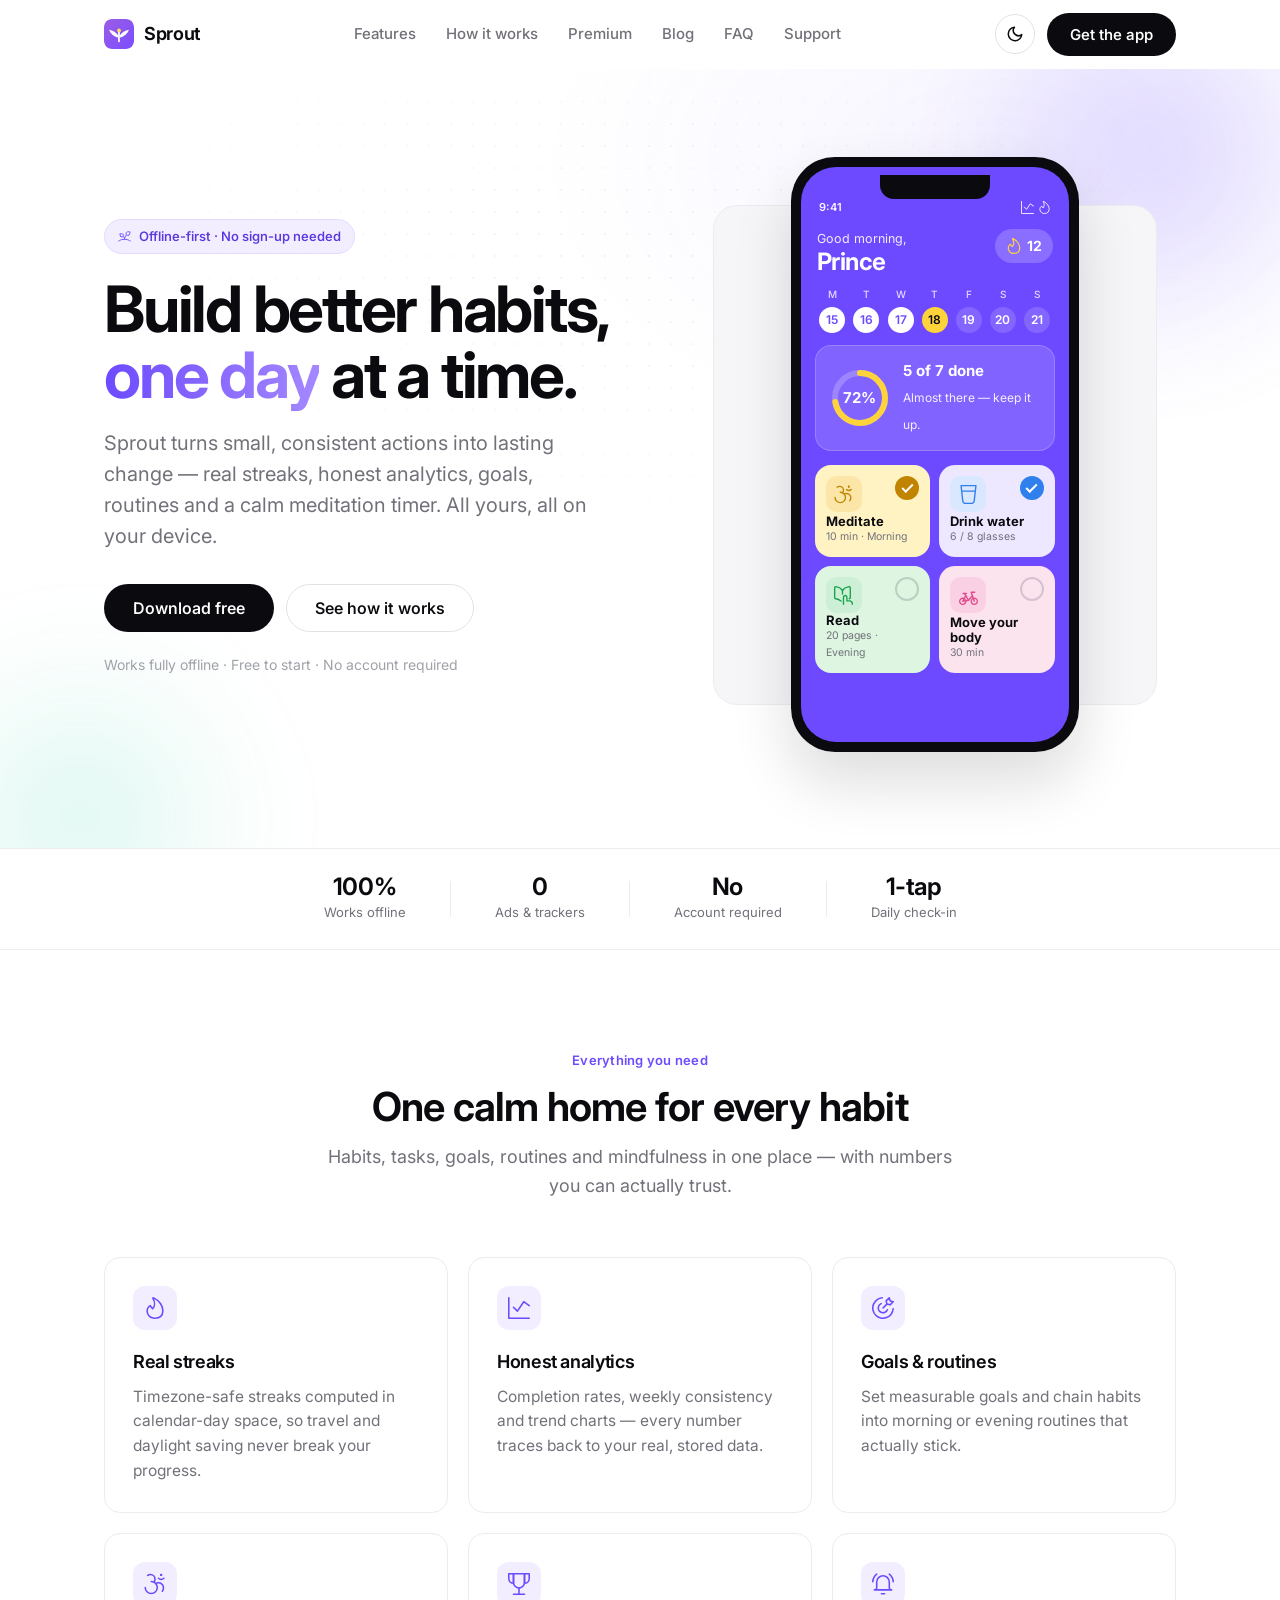
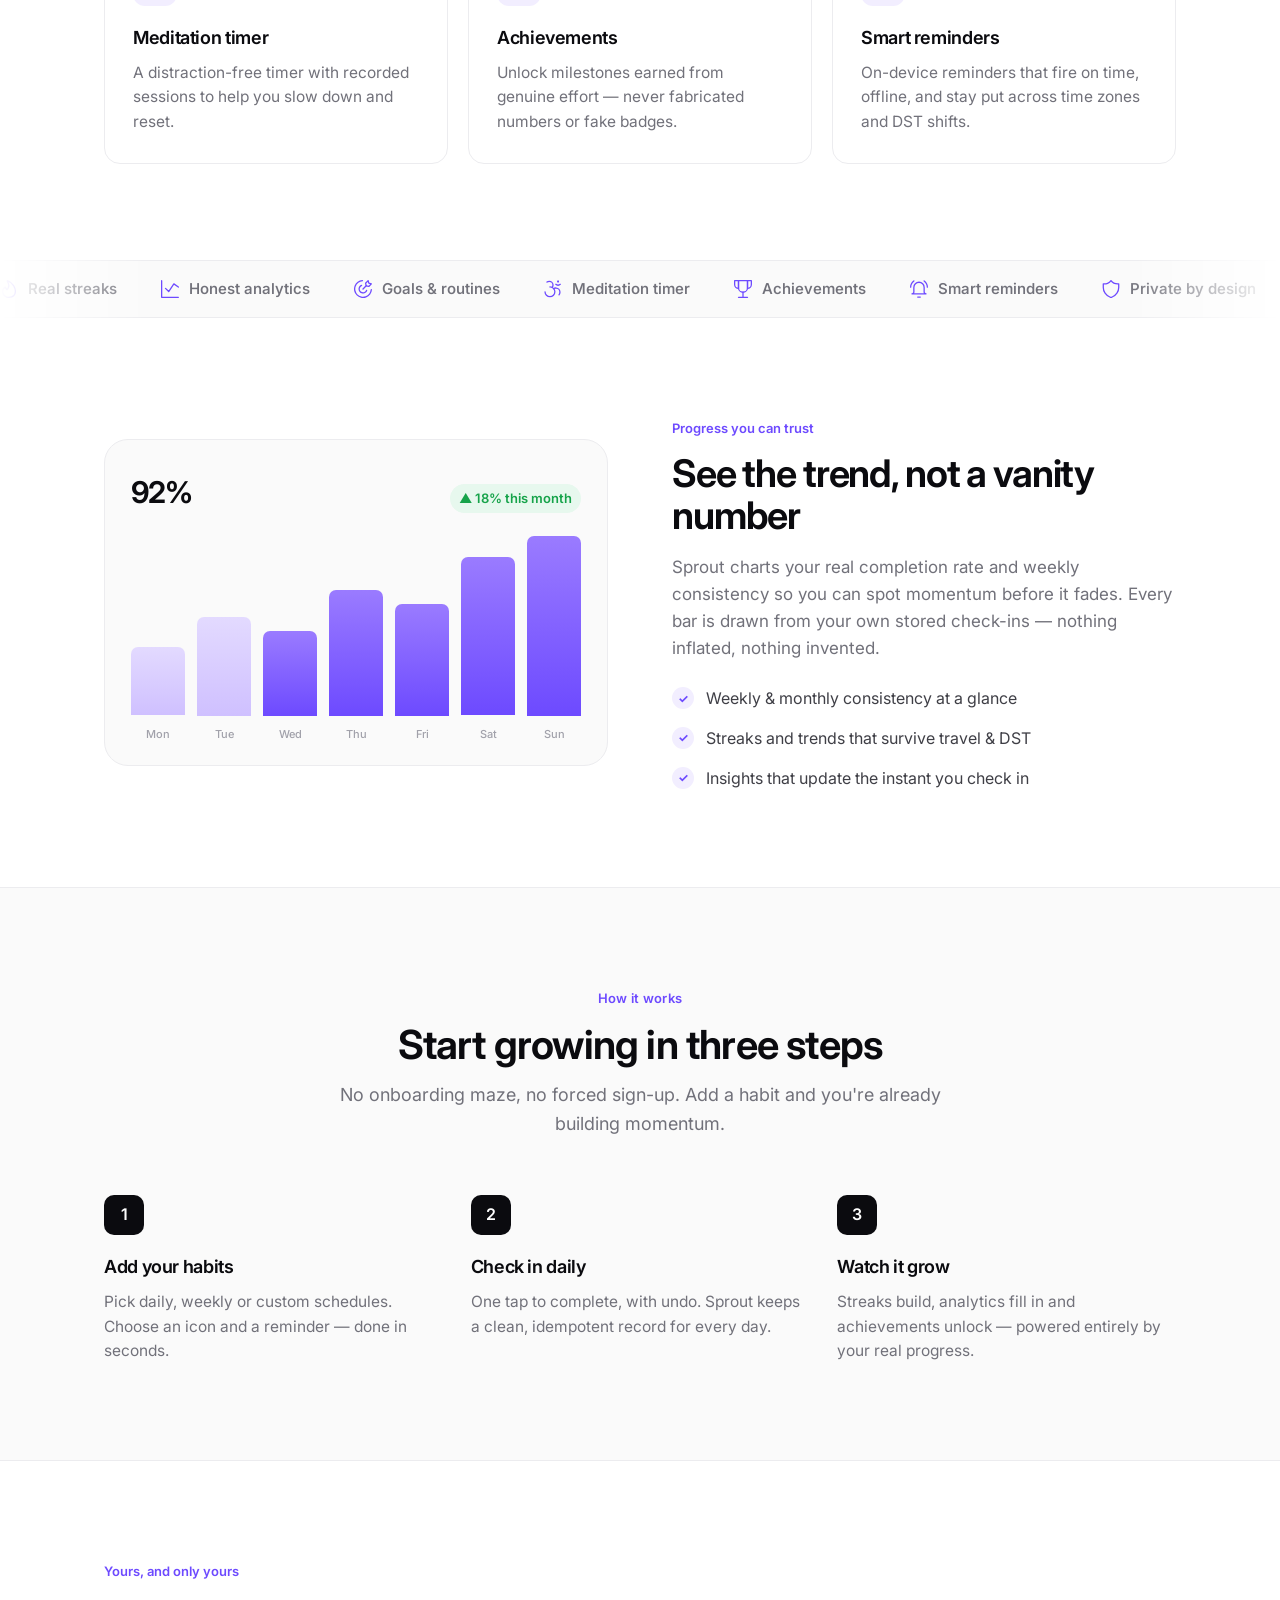
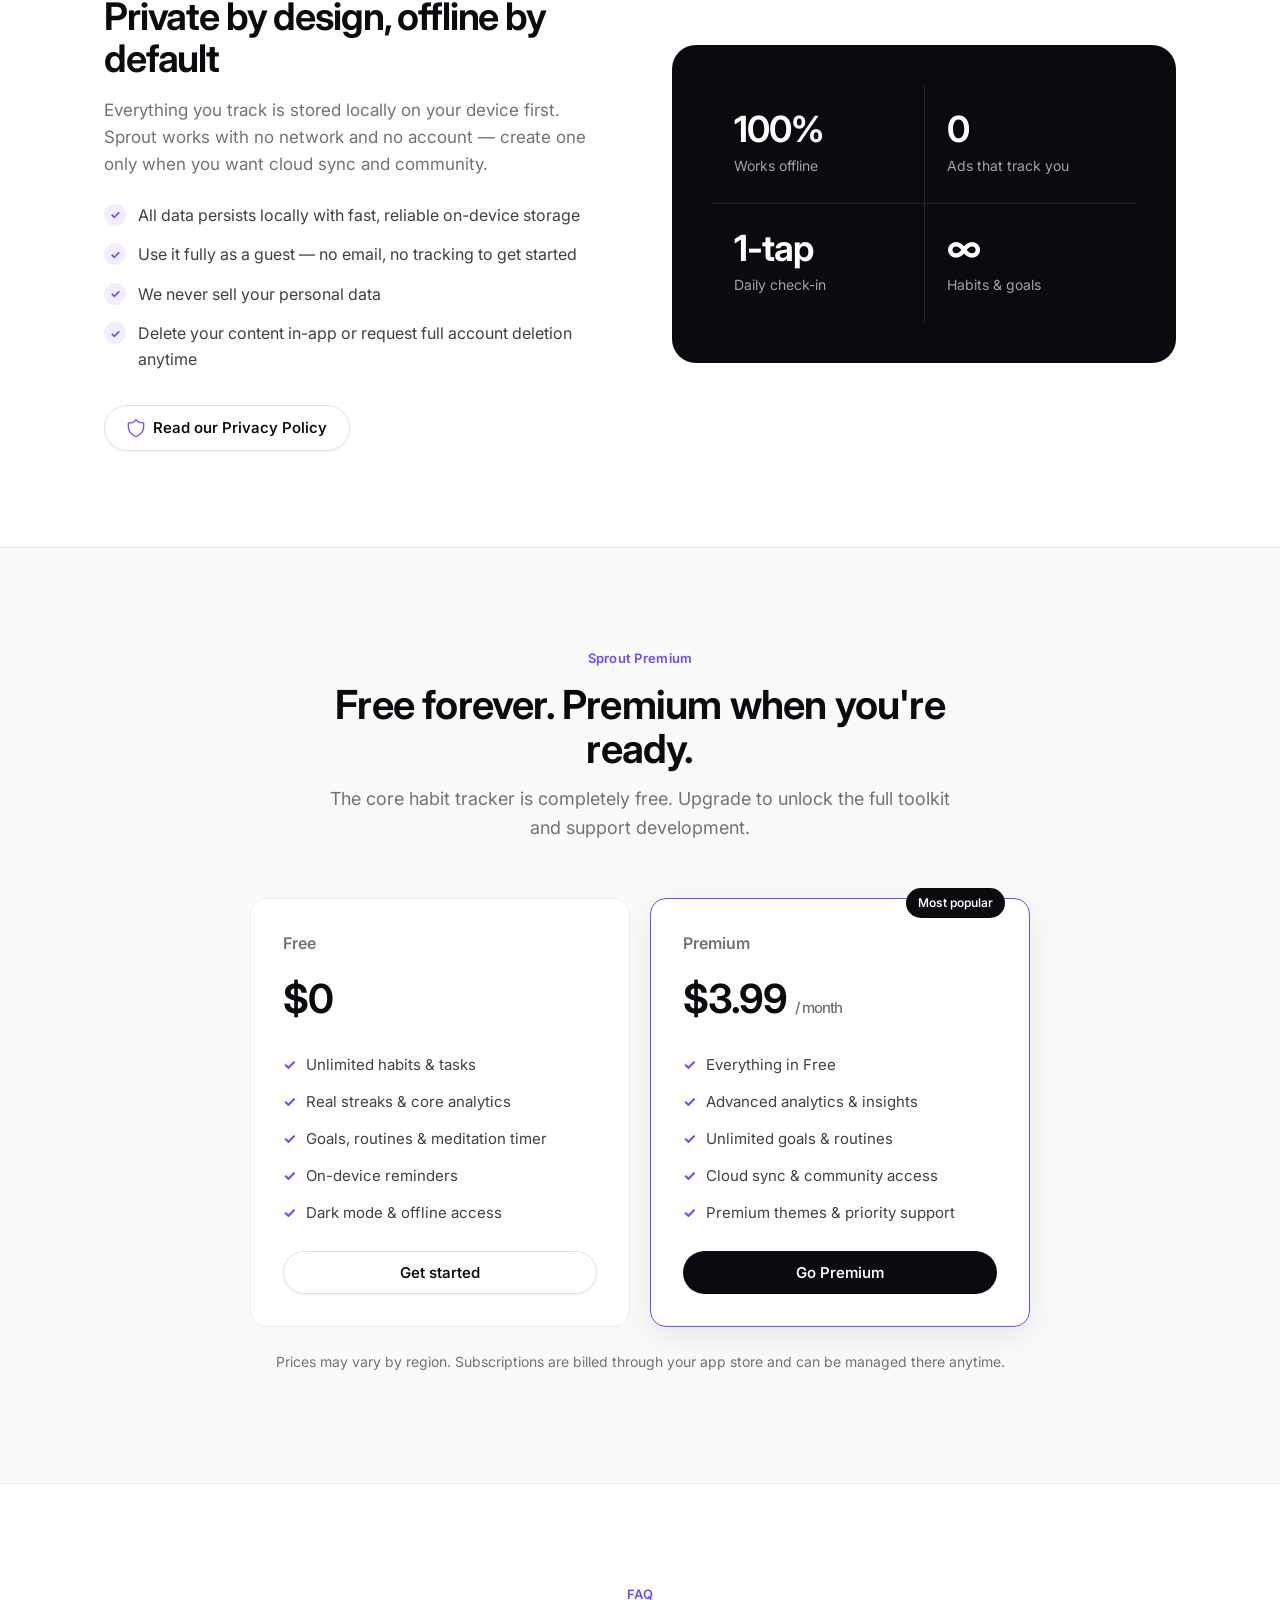
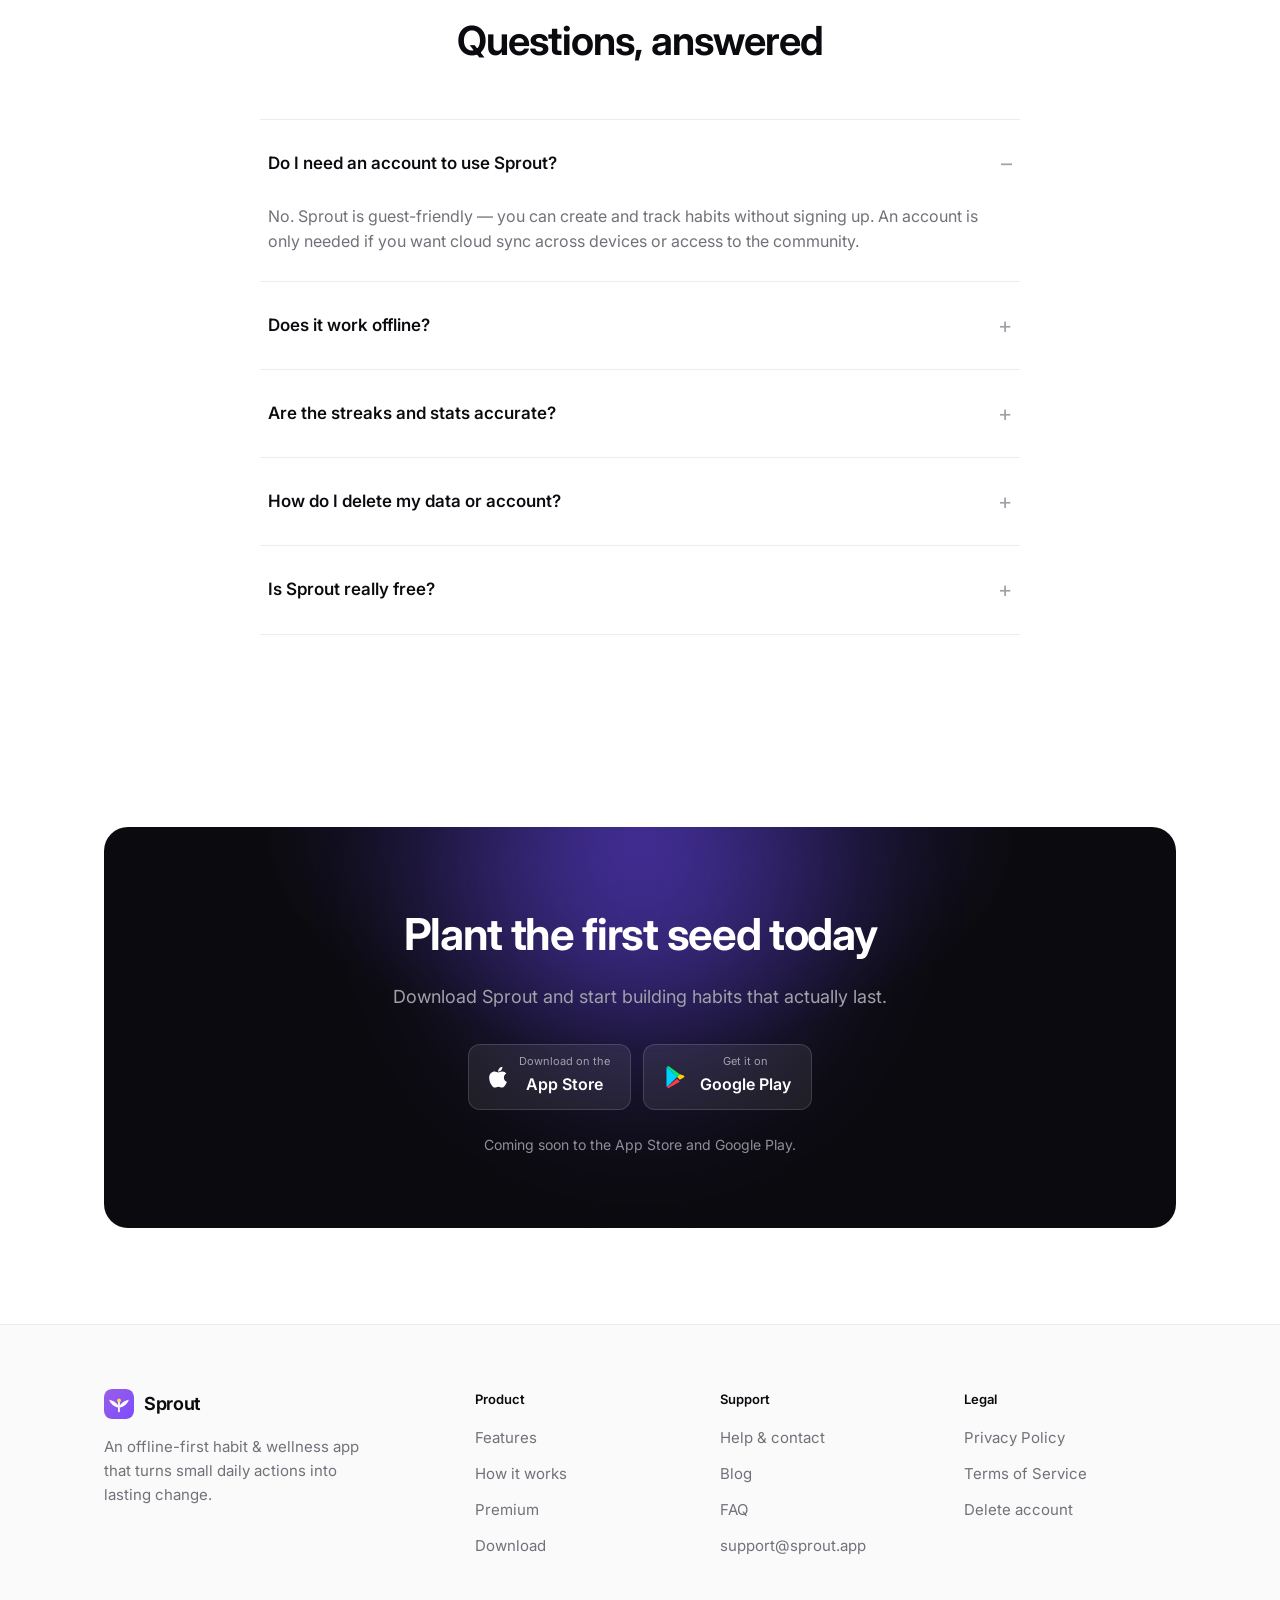
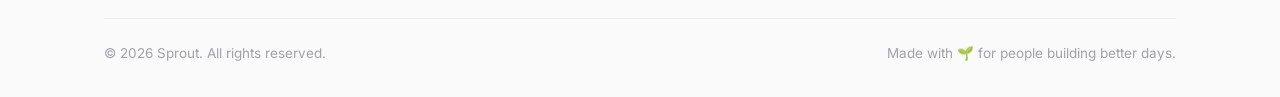
==== commit 0f73d6fe: "Add dark mode toggle (token-driven, no-flash, persisted) and a blog with 3 articles; blog JSON-LD, s" ====
--- a/index.html
+++ b/index.html
@@ -3,6 +3,27 @@
 <head>
 <meta charset="UTF-8">
 <meta name="viewport" content="width=device-width, initial-scale=1.0">
+<script>
+(function(){
+  try{
+    var t = localStorage.getItem('theme') || (window.matchMedia('(prefers-color-scheme: dark)').matches ? 'dark' : 'light');
+    document.documentElement.setAttribute('data-theme', t);
+  }catch(e){}
+  function wire(){
+    var btn = document.getElementById('themeToggle');
+    if(!btn) return;
+    btn.addEventListener('click', function(){
+      var cur = document.documentElement.getAttribute('data-theme') === 'dark' ? 'dark' : 'light';
+      var next = cur === 'dark' ? 'light' : 'dark';
+      document.documentElement.setAttribute('data-theme', next);
+      try{ localStorage.setItem('theme', next); }catch(e){}
+      var m = document.querySelector('meta[name="theme-color"]');
+      if(m) m.setAttribute('content', next === 'dark' ? '#0b0b0f' : '#ffffff');
+    });
+  }
+  if(document.readyState === 'loading'){ document.addEventListener('DOMContentLoaded', wire); } else { wire(); }
+})();
+</script>
 <title>Sprout — Build better habits, one day at a time</title>
 <meta name="description" content="Sprout is an offline-first habit & wellness app. Track habits, build real streaks, hit goals, meditate and stay consistent — no account required, no ads, private by design.">
 <meta name="keywords" content="habit tracker, habit app, streaks, offline habit tracker, meditation timer, wellness app, private habit tracker, no account habit app">
@@ -121,10 +142,15 @@
         <a href="#features">Features</a>
         <a href="#how">How it works</a>
         <a href="#premium">Premium</a>
+        <a href="/blog/">Blog</a>
         <a href="#faq">FAQ</a>
         <a href="/support">Support</a>
       </div>
       <div class="nav-cta">
+        <button class="theme-toggle" id="themeToggle" type="button" aria-label="Toggle dark mode" title="Toggle theme">
+          <svg class="ico-moon" viewBox="0 0 24 24" fill="none" stroke="currentColor" stroke-width="2" stroke-linecap="round" stroke-linejoin="round" aria-hidden="true"><path d="M21 12.8A9 9 0 1 1 11.2 3a7 7 0 0 0 9.8 9.8z"/></svg>
+          <svg class="ico-sun" viewBox="0 0 24 24" fill="none" stroke="currentColor" stroke-width="2" stroke-linecap="round" stroke-linejoin="round" aria-hidden="true"><circle cx="12" cy="12" r="4"/><path d="M12 2v2M12 20v2M4.9 4.9l1.4 1.4M17.7 17.7l1.4 1.4M2 12h2M20 12h2M4.9 19.1l1.4-1.4M17.7 6.3l1.4-1.4"/></svg>
+        </button>
         <a href="#download" class="btn btn-dark hide-mobile">Get the app</a>
         <button class="nav-toggle" id="navToggle" aria-label="Toggle menu">
           <span></span><span></span><span></span>
@@ -538,6 +564,7 @@
       <div class="footer-col">
         <h4>Support</h4>
         <a href="/support">Help &amp; contact</a>
+        <a href="/blog/">Blog</a>
         <a href="#faq">FAQ</a>
         <a href="mailto:support@sprout.app">support@sprout.app</a>
       </div>
--- a/styles.css
+++ b/styles.css
@@ -22,6 +22,20 @@
   --bg-tint: #f6f6f8;
   --card: #ffffff;
 
+  /* Semantic (theme-aware) tokens */
+  --btn-bg: #0b0b0f;          /* primary button */
+  --btn-fg: #ffffff;
+  --surface-invert: #0b0b0f;  /* large dark panels / CTA / doc hero */
+  --on-invert: #ffffff;
+  --on-invert-faint: #a1a1aa;
+  --chip-bg: #0b0b0f;         /* small numeric chips (steps, badges, tags) */
+  --chip-fg: #ffffff;
+  --header-bg: rgba(255, 255, 255, 0.72);
+  --overlay-bg: rgba(255, 255, 255, 0.9);
+  --grid-dot: rgba(11, 11, 15, 0.05);
+
+  color-scheme: light;
+
   /* Product accent tones (used inside the app mockup only) */
   --yellow: #ffd43b;
   --mint: #d1fadf;
@@ -41,6 +55,40 @@
   --maxw: 1120px;
   --font: 'Inter', -apple-system, BlinkMacSystemFont, 'Segoe UI', Roboto, Helvetica, Arial, sans-serif;
 }
+
+/* ---------- Dark theme ---------- */
+[data-theme="dark"] {
+  --accent: #8b6dff;
+  --accent-ink: #a78bff;
+  --accent-soft: #1d1730;
+  --accent-line: #302545;
+
+  --ink: #f4f4f6;
+  --body: #c6c6cf;
+  --muted: #9a9aa6;
+  --faint: #6c6c78;
+  --line: #262630;
+  --line-2: #313140;
+  --bg: #0b0b0f;
+  --bg-soft: #111116;
+  --bg-tint: #16161d;
+  --card: #141419;
+
+  --btn-bg: #f4f4f6;
+  --btn-fg: #0b0b0f;
+  --surface-invert: #17171d;
+  --on-invert: #f4f4f6;
+  --on-invert-faint: #9a9aa6;
+  --chip-bg: var(--accent);
+  --chip-fg: #ffffff;
+  --header-bg: rgba(11, 11, 15, 0.72);
+  --overlay-bg: rgba(11, 11, 15, 0.9);
+  --grid-dot: rgba(255, 255, 255, 0.05);
+
+  color-scheme: dark;
+}
+html { transition: background-color .3s ease; }
+body { transition: background-color .3s ease, color .3s ease; }
 
 * { box-sizing: border-box; }
 
@@ -91,11 +139,11 @@
 }
 .btn:hover { text-decoration: none; }
 
-.btn-dark { background: var(--ink); color: #fff; }
-.btn-dark:hover { background: #26262e; color: #fff; }
-
-.btn-light { background: #fff; color: var(--ink); border-color: var(--line-2); box-shadow: var(--shadow-xs); }
-.btn-light:hover { color: var(--ink); border-color: var(--faint); background: #fff; }
+.btn-dark { background: var(--btn-bg); color: var(--btn-fg); }
+.btn-dark:hover { background: var(--btn-bg); color: var(--btn-fg); transform: translateY(-1px); box-shadow: 0 8px 22px rgba(0,0,0,.16); }
+
+.btn-light { background: var(--card); color: var(--ink); border-color: var(--line-2); box-shadow: var(--shadow-xs); }
+.btn-light:hover { color: var(--ink); border-color: var(--faint); background: var(--card); }
 
 .btn-ghost { background: transparent; color: var(--ink); border-color: var(--line-2); }
 .btn-ghost:hover { color: var(--ink); border-color: var(--faint); background: var(--bg-soft); }
@@ -107,7 +155,7 @@
   position: sticky;
   top: 0;
   z-index: 50;
-  background: rgba(255, 255, 255, 0.72);
+  background: var(--header-bg);
   backdrop-filter: saturate(180%) blur(16px);
   -webkit-backdrop-filter: saturate(180%) blur(16px);
   border-bottom: 1px solid transparent;
@@ -246,7 +294,7 @@
 .step .num {
   width: 40px; height: 40px; margin: 0 0 18px;
   border-radius: 10px;
-  background: var(--ink); color: #fff;
+  background: var(--chip-bg); color: var(--chip-fg);
   display: grid; place-items: center; font-weight: 600; font-size: 16px;
 }
 .step h3 { margin: 0 0 8px; font-size: 18px; font-weight: 620; }
@@ -271,15 +319,15 @@
 }
 
 .panel {
-  background: var(--ink);
+  background: var(--surface-invert);
   border-radius: var(--radius-lg);
   padding: 40px;
-  color: #fff;
+  color: var(--on-invert);
 }
 .stat-grid { display: grid; grid-template-columns: 1fr 1fr; gap: 1px; background: rgba(255,255,255,.1); border-radius: var(--radius); overflow: hidden; }
-.stat { background: var(--ink); padding: 26px 22px; }
-.stat .n { font-size: 36px; font-weight: 660; letter-spacing: -0.03em; color: #fff; line-height: 1; }
-.stat .l { font-size: 14px; color: #a1a1aa; margin-top: 8px; }
+.stat { background: var(--surface-invert); padding: 26px 22px; }
+.stat .n { font-size: 36px; font-weight: 660; letter-spacing: -0.03em; color: var(--on-invert); line-height: 1; }
+.stat .l { font-size: 14px; color: var(--on-invert-faint); margin-top: 8px; }
 
 /* ---------- Premium ---------- */
 .plans { display: grid; grid-template-columns: 1fr 1fr; gap: 20px; max-width: 780px; margin: 0 auto; }
@@ -287,10 +335,10 @@
   background: var(--card); border: 1px solid var(--line);
   border-radius: var(--radius); padding: 32px; position: relative;
 }
-.plan.featured { border-color: var(--ink); box-shadow: var(--shadow); }
+.plan.featured { border-color: var(--accent); box-shadow: var(--shadow); }
 .plan .tag {
   position: absolute; top: -11px; right: 24px;
-  background: var(--ink); color: #fff; font-weight: 550; font-size: 12px;
+  background: var(--chip-bg); color: var(--chip-fg); font-weight: 550; font-size: 12px;
   padding: 5px 12px; border-radius: var(--radius-pill);
 }
 .plan h3 { margin: 0; font-size: 16px; font-weight: 600; color: var(--muted); letter-spacing: 0; }
@@ -303,10 +351,10 @@
 /* ---------- CTA band ---------- */
 .cta-band { text-align: center; }
 .cta-inner {
-  background: var(--ink);
+  background: var(--surface-invert);
   border-radius: var(--radius-lg);
   padding: 72px 32px;
-  color: #fff;
+  color: var(--on-invert);
   position: relative;
   overflow: hidden;
 }
@@ -317,8 +365,8 @@
   pointer-events: none;
 }
 .cta-inner > * { position: relative; }
-.cta-inner h2 { font-size: clamp(30px, 4vw, 44px); letter-spacing: -0.03em; margin: 0 0 14px; color: #fff; font-weight: 660; }
-.cta-inner p { font-size: 18px; color: #c7c7d1; margin: 0 0 32px; }
+.cta-inner h2 { font-size: clamp(30px, 4vw, 44px); letter-spacing: -0.03em; margin: 0 0 14px; color: var(--on-invert); font-weight: 660; }
+.cta-inner p { font-size: 18px; color: var(--on-invert-faint); margin: 0 0 32px; }
 .store-badges { display: flex; gap: 12px; justify-content: center; flex-wrap: wrap; }
 .store-badge {
   display: inline-flex; align-items: center; gap: 12px;
@@ -362,11 +410,11 @@
 .footer-bottom a:hover { color: var(--muted); }
 
 /* ---------- Legal / doc pages ---------- */
-.doc-hero { background: var(--ink); color: #fff; padding: 72px 0 56px; }
+.doc-hero { background: var(--surface-invert); color: var(--on-invert); padding: 72px 0 56px; }
 .doc-hero .eyebrow { background: rgba(255,255,255,.08); border-color: rgba(255,255,255,.16); color: #fff; }
 .doc-hero .eyebrow .icn { color: #fff; }
-.doc-hero h1 { font-size: clamp(32px, 4.4vw, 46px); letter-spacing: -0.03em; margin: 16px 0 10px; color: #fff; font-weight: 660; }
-.doc-hero .sub { color: #c7c7d1; margin: 0; font-size: 18px; }
+.doc-hero h1 { font-size: clamp(32px, 4.4vw, 46px); letter-spacing: -0.03em; margin: 16px 0 10px; color: var(--on-invert); font-weight: 660; }
+.doc-hero .sub { color: var(--on-invert-faint); margin: 0; font-size: 18px; }
 .doc { padding: 56px 0 88px; }
 .doc h2 { margin: 36px 0 12px; font-size: 22px; letter-spacing: -0.02em; }
 .doc h3 { margin: 26px 0 8px; font-size: 18px; }
@@ -398,7 +446,7 @@
 }
 .step-row .badge {
   counter-increment: step; flex: none;
-  width: 34px; height: 34px; border-radius: 9px; background: var(--ink); color: #fff;
+  width: 34px; height: 34px; border-radius: 9px; background: var(--chip-bg); color: var(--chip-fg);
   display: grid; place-items: center; font-weight: 600;
 }
 .step-row .badge::before { content: counter(step); }
@@ -583,7 +631,7 @@
   .hide-mobile { display: none; }
   .nav.open .nav-links {
     display: flex; flex-direction: column; position: absolute; top: 68px; left: 0; right: 0;
-    background: #fff; padding: 18px 24px; gap: 16px; border-bottom: 1px solid var(--line);
+    background: var(--card); padding: 18px 24px; gap: 16px; border-bottom: 1px solid var(--line);
     box-shadow: var(--shadow);
   }
   .features, .steps, .contact-grid { grid-template-columns: 1fr; }
@@ -614,7 +662,7 @@
 .hero .wrap { position: relative; z-index: 2; }
 .grid-bg {
   position: absolute; inset: 0; z-index: 0;
-  background-image: radial-gradient(rgba(11,11,15,.05) 1px, transparent 1px);
+  background-image: radial-gradient(var(--grid-dot) 1px, transparent 1px);
   background-size: 22px 22px;
   -webkit-mask-image: radial-gradient(70% 60% at 50% 25%, #000, transparent 75%);
   mask-image: radial-gradient(70% 60% at 50% 25%, #000, transparent 75%);
@@ -663,7 +711,7 @@
 
 /* ---- Sticky mobile CTA ---- */
 .sticky-cta { position: fixed; left: 0; right: 0; bottom: 0; z-index: 60;
-  background: rgba(255,255,255,.9); backdrop-filter: saturate(180%) blur(14px);
+  background: var(--overlay-bg); backdrop-filter: saturate(180%) blur(14px);
   border-top: 1px solid var(--line); padding: 12px 16px calc(12px + env(safe-area-inset-bottom));
   display: none; transform: translateY(130%); transition: transform .32s cubic-bezier(.2,.7,.2,1); }
 .sticky-cta.show { transform: none; }
@@ -730,3 +778,69 @@
   .reveal-scale, .reveal-left, .reveal-right { opacity: 1 !important; transform: none !important; }
   .cbar { transform: scaleY(1) !important; animation: none !important; }
 }
+
+/* ============================================================
+   Theme toggle
+   ============================================================ */
+.theme-toggle {
+  display: inline-grid; place-items: center;
+  width: 40px; height: 40px; border-radius: var(--radius-pill);
+  background: transparent; border: 1px solid var(--line-2); color: var(--ink);
+  cursor: pointer; flex: none;
+  transition: background .18s ease, border-color .18s ease, color .18s ease, transform .18s ease;
+}
+.theme-toggle:hover { background: var(--bg-soft); border-color: var(--faint); }
+.theme-toggle:active { transform: scale(.94); }
+.theme-toggle svg { width: 18px; height: 18px; }
+.theme-toggle .ico-sun { display: none; }
+.theme-toggle .ico-moon { display: block; }
+[data-theme="dark"] .theme-toggle .ico-sun { display: block; }
+[data-theme="dark"] .theme-toggle .ico-moon { display: none; }
+
+/* ============================================================
+   Blog
+   ============================================================ */
+.post-list { display: grid; grid-template-columns: repeat(3, 1fr); gap: 22px; }
+.post-card {
+  display: flex; flex-direction: column;
+  background: var(--card); border: 1px solid var(--line); border-radius: var(--radius);
+  overflow: hidden; transition: transform .2s ease, box-shadow .2s ease, border-color .2s ease;
+}
+.post-card:hover { transform: translateY(-3px); box-shadow: var(--shadow-sm); border-color: var(--line-2); }
+.post-cover { aspect-ratio: 16 / 9; display: grid; place-items: center; position: relative; overflow: hidden; }
+.post-cover::after { content: ""; position: absolute; width: 220px; height: 220px; border-radius: 50%; background: rgba(255,255,255,.14); filter: blur(30px); top: -70px; right: -50px; }
+.post-cover .icn { width: 46px; height: 46px; color: #fff; position: relative; z-index: 1; }
+.post-cover.c1 { background: linear-gradient(135deg, #7c4dff, #5a37e0); }
+.post-cover.c2 { background: linear-gradient(135deg, #0ea5a5, #16a34a); }
+.post-cover.c3 { background: linear-gradient(135deg, #f97316, #e24b8b); }
+.post-body { padding: 22px 22px 24px; display: flex; flex-direction: column; gap: 10px; flex: 1; }
+.post-tag { font-size: 12px; font-weight: 600; color: var(--accent); }
+.post-card h3 { margin: 0; font-size: 18px; line-height: 1.3; letter-spacing: -0.02em; }
+.post-card p { margin: 0; color: var(--muted); font-size: 14.5px; flex: 1; }
+.post-meta { font-size: 13px; color: var(--faint); margin-top: 4px; }
+
+/* Article */
+.article { max-width: 720px; margin: 0 auto; }
+.article .lead { font-size: 20px; color: var(--muted); line-height: 1.6; margin: 0 0 8px; }
+.article p, .article li { color: var(--body); font-size: 17px; line-height: 1.75; }
+.article h2 { margin: 42px 0 12px; font-size: 26px; letter-spacing: -0.02em; }
+.article h3 { margin: 28px 0 8px; font-size: 20px; }
+.article ul, .article ol { padding-left: 22px; }
+.article li { margin: 8px 0; }
+.article blockquote {
+  margin: 24px 0; padding: 6px 22px; border-left: 3px solid var(--accent);
+  color: var(--ink); font-size: 19px; font-style: italic;
+}
+.breadcrumb { display: flex; gap: 8px; align-items: center; font-size: 13px; color: var(--on-invert-faint); }
+.breadcrumb a { color: var(--on-invert-faint); }
+.breadcrumb a:hover { color: var(--on-invert); }
+.article-meta { display: flex; gap: 10px; align-items: center; color: var(--on-invert-faint); font-size: 14px; margin-top: 14px; }
+.article-cta {
+  background: var(--bg-soft); border: 1px solid var(--line); border-radius: var(--radius-lg);
+  padding: 34px; text-align: center; margin: 52px 0 0;
+}
+.article-cta h3 { margin: 0 0 8px; font-size: 22px; }
+.article-cta p { margin: 0 0 20px; color: var(--muted); }
+
+@media (max-width: 900px) { .post-list { grid-template-columns: 1fr 1fr; } }
+@media (max-width: 620px) { .post-list { grid-template-columns: 1fr; } }
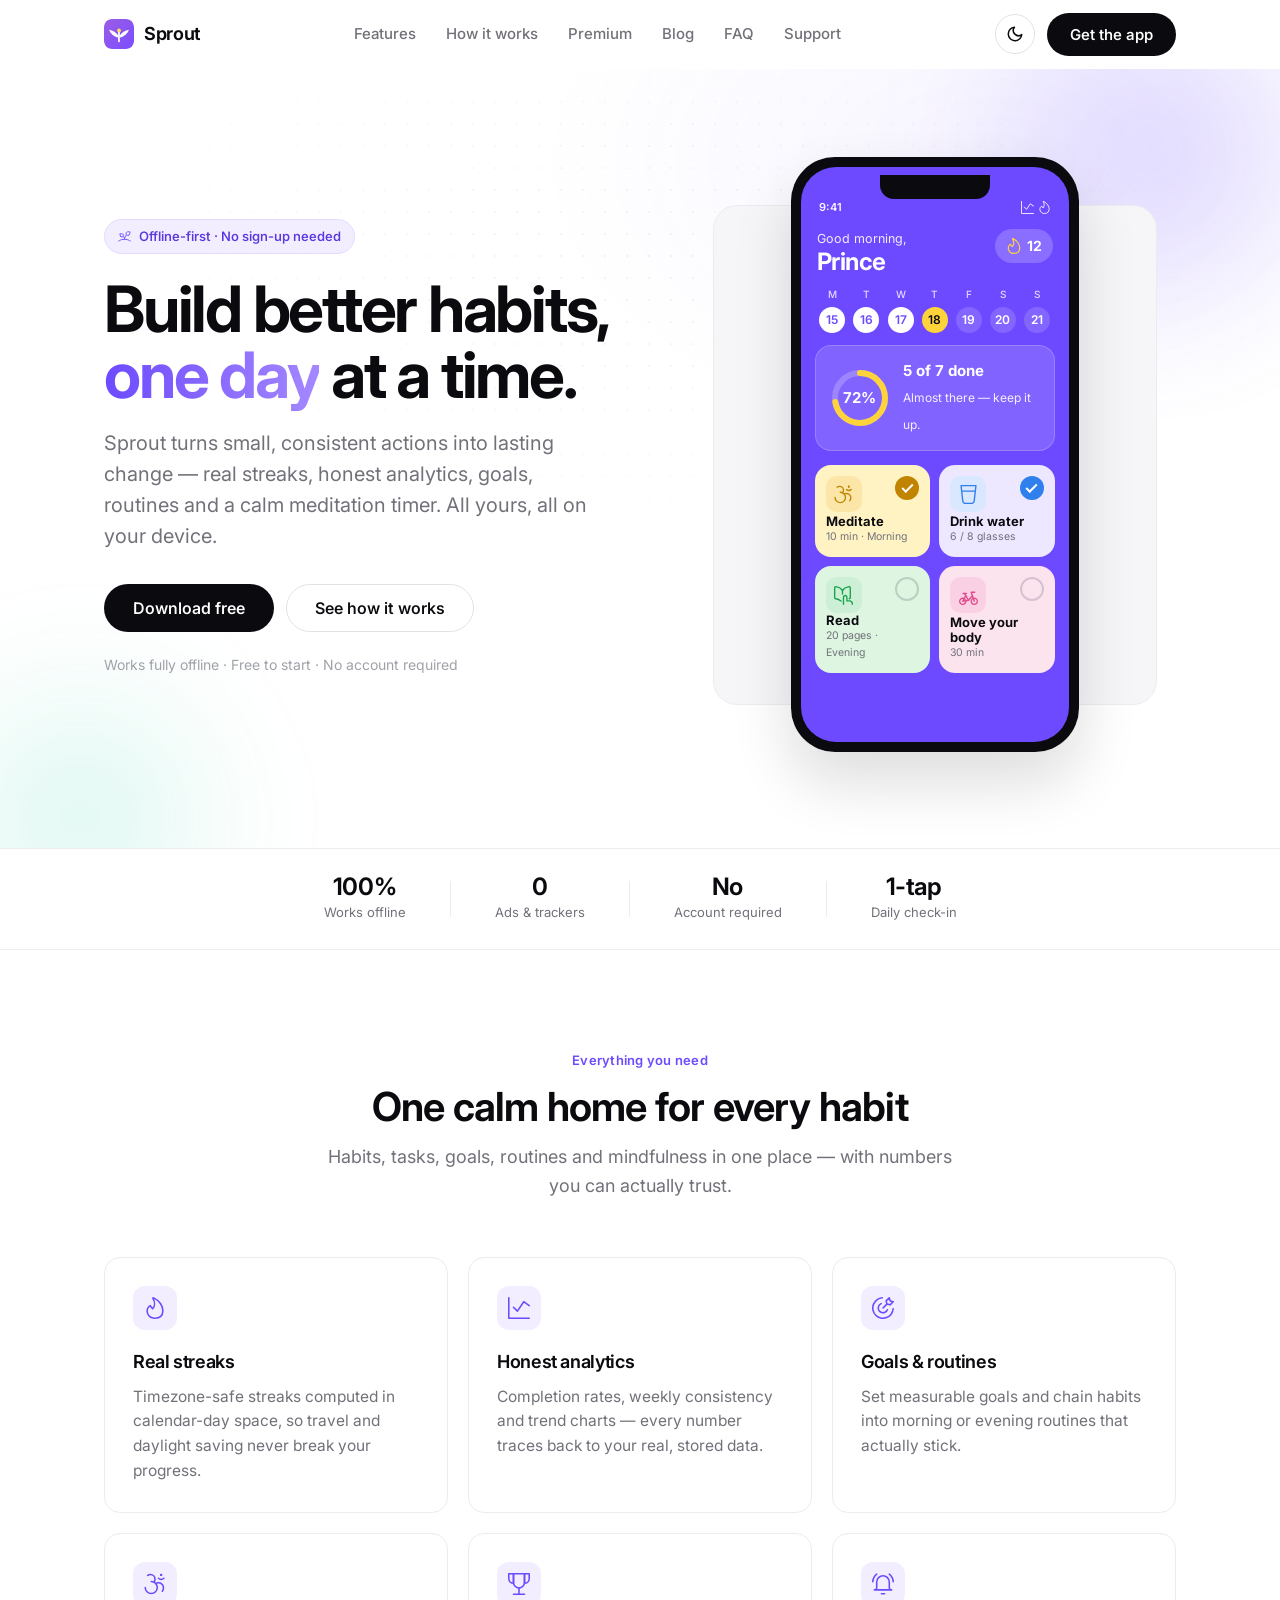
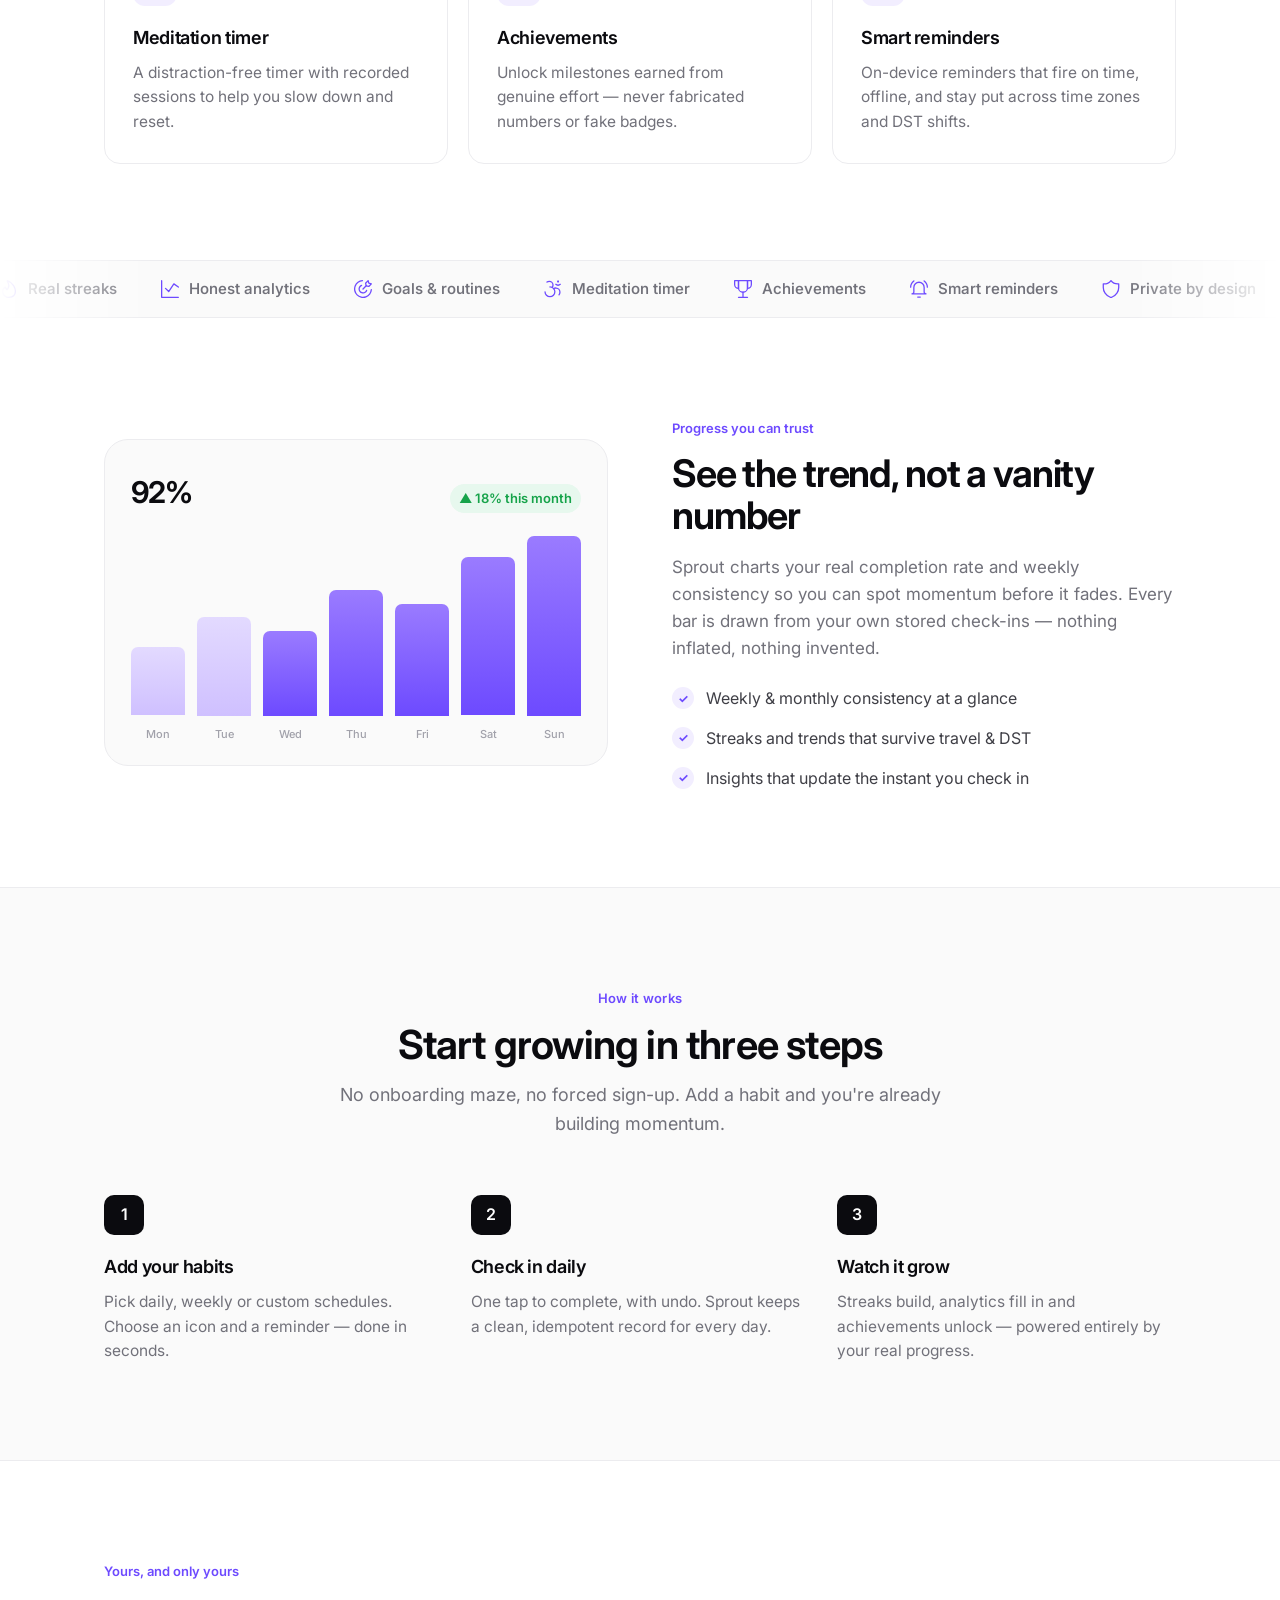
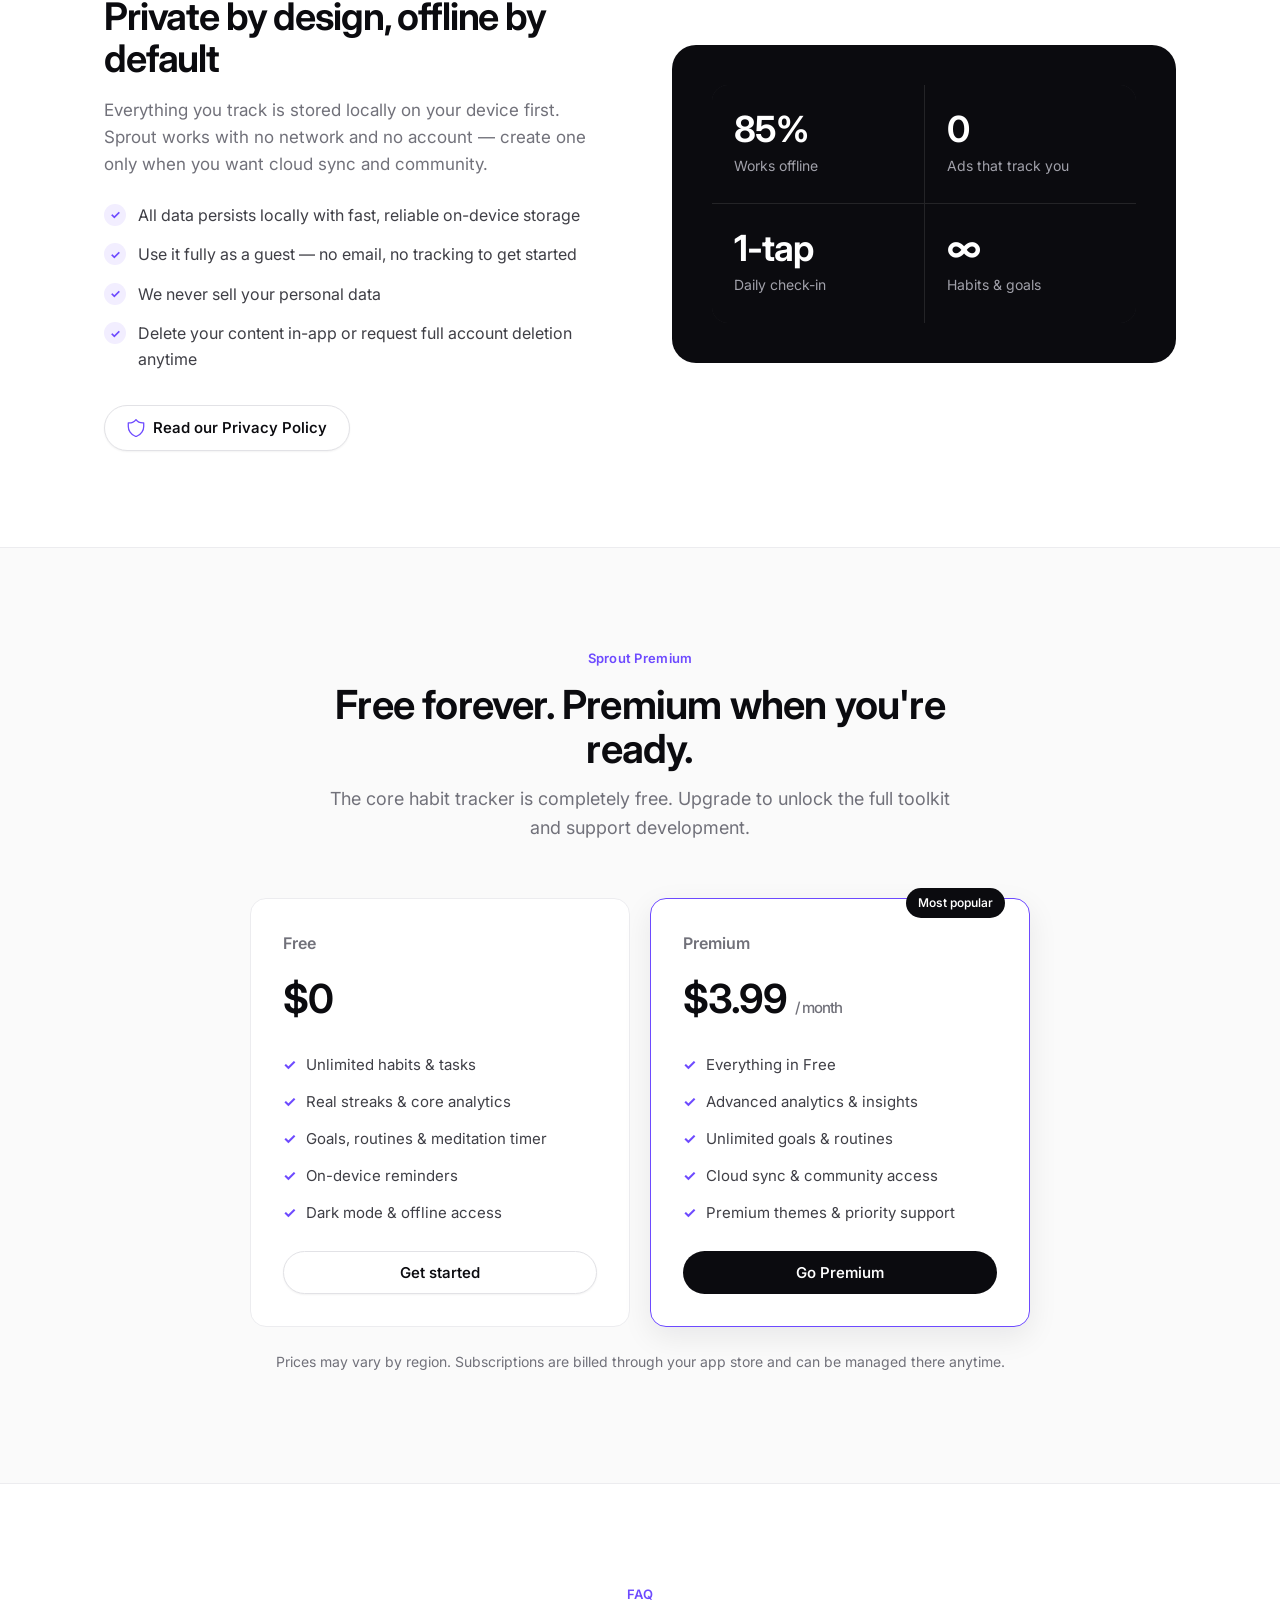
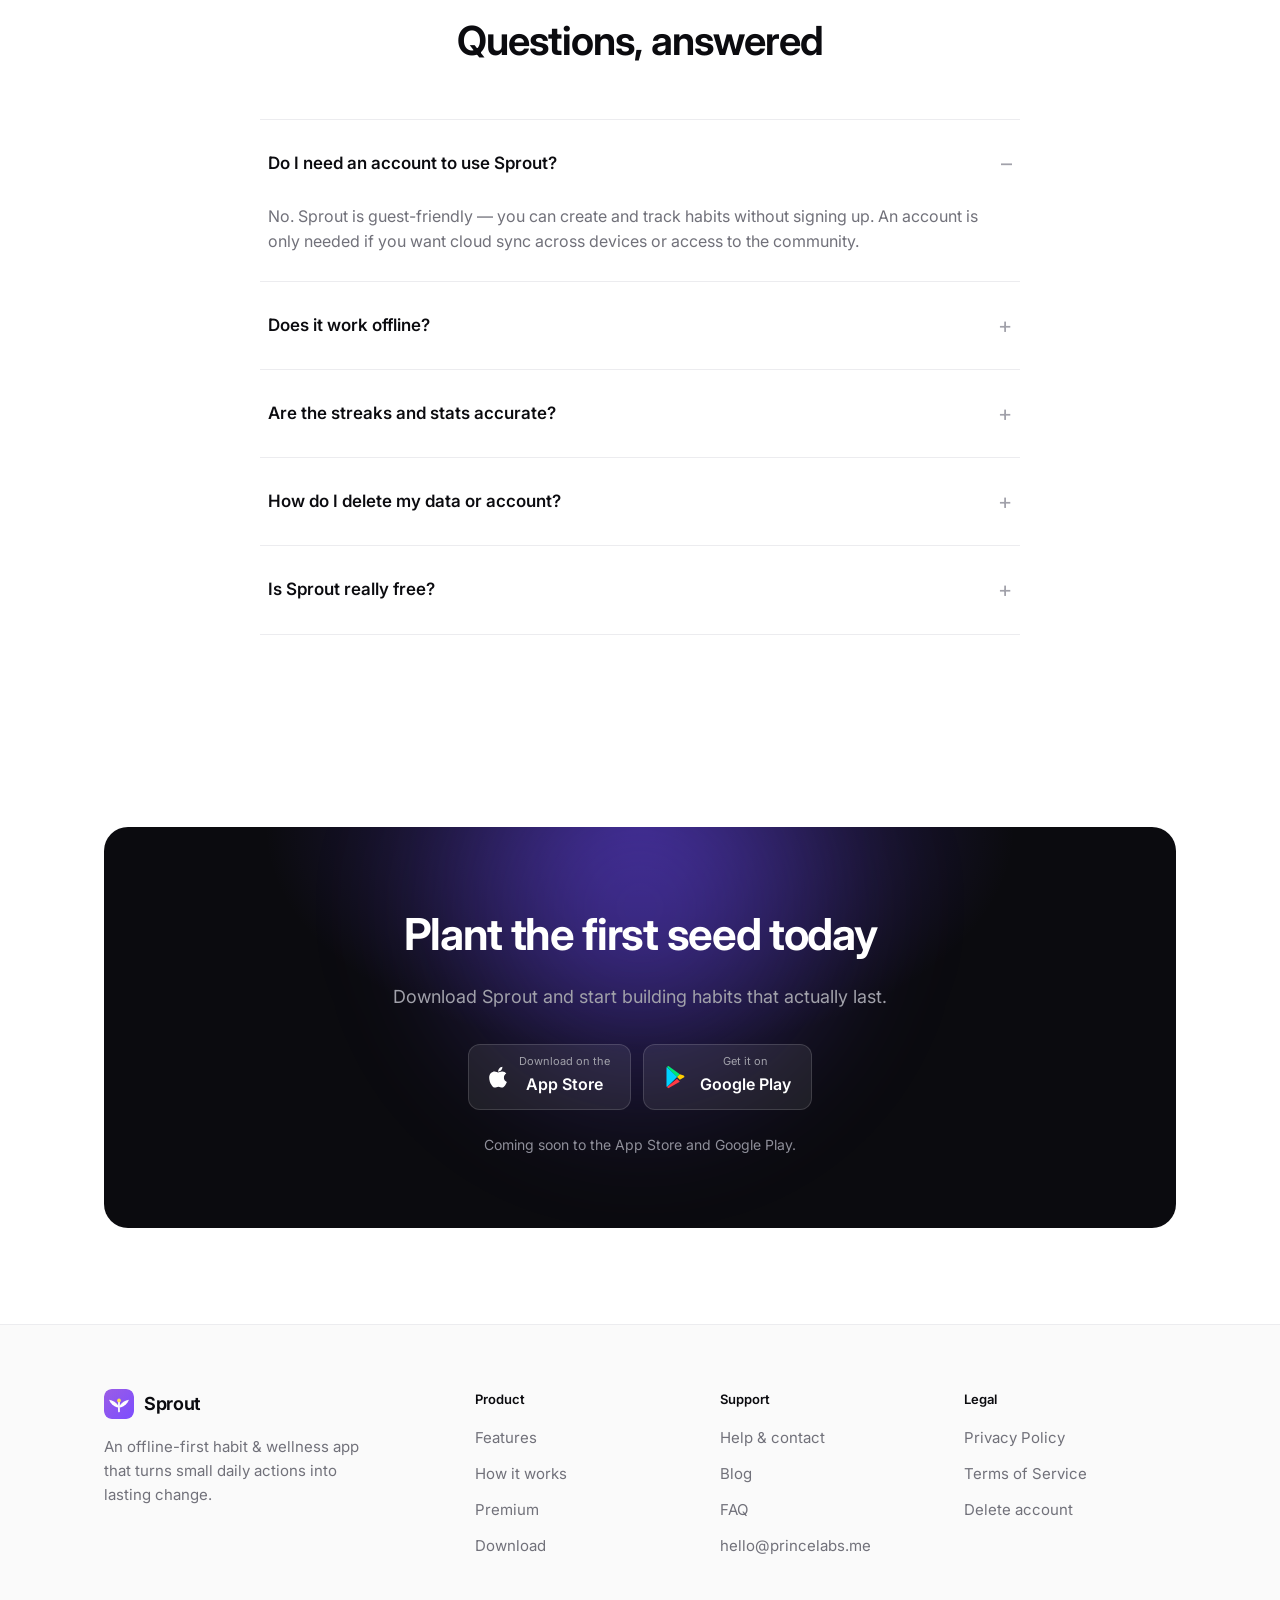
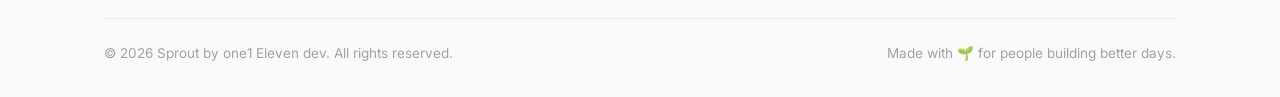
==== commit 5ce687b2: "Add 3 SEO blog posts, set developer to one1 Eleven dev, update support email, add manifest & Organiz" ====
--- a/index.html
+++ b/index.html
@@ -27,7 +27,7 @@
 <title>Sprout — Build better habits, one day at a time</title>
 <meta name="description" content="Sprout is an offline-first habit & wellness app. Track habits, build real streaks, hit goals, meditate and stay consistent — no account required, no ads, private by design.">
 <meta name="keywords" content="habit tracker, habit app, streaks, offline habit tracker, meditation timer, wellness app, private habit tracker, no account habit app">
-<meta name="author" content="Prince Labs">
+<meta name="author" content="one1 Eleven dev">
 <meta name="robots" content="index, follow, max-image-preview:large, max-snippet:-1, max-video-preview:-1">
 <meta name="theme-color" content="#ffffff">
 <link rel="canonical" href="https://sprout.princelabs.me/">
@@ -52,6 +52,7 @@
 
 <link rel="icon" type="image/svg+xml" href="/assets/logo.svg">
 <link rel="apple-touch-icon" href="/assets/logo.svg">
+<link rel="manifest" href="/site.webmanifest">
 <link rel="preconnect" href="https://fonts.googleapis.com">
 <link rel="preconnect" href="https://fonts.gstatic.com" crossorigin>
 <link href="https://fonts.googleapis.com/css2?family=Inter:wght@400;500;600;700&display=swap" rel="stylesheet">
@@ -82,16 +83,41 @@
     { "@type": "Offer", "name": "Free", "price": "0", "priceCurrency": "USD" },
     { "@type": "Offer", "name": "Premium", "price": "3.99", "priceCurrency": "USD" }
   ],
-  "publisher": { "@type": "Organization", "name": "Prince Labs", "url": "https://sprout.princelabs.me/" }
+  "publisher": { "@id": "https://sprout.princelabs.me/#organization" }
+}
+</script>
+<script type="application/ld+json">
+{
+  "@context": "https://schema.org",
+  "@type": "Organization",
+  "@id": "https://sprout.princelabs.me/#organization",
+  "name": "one1 Eleven dev",
+  "url": "https://sprout.princelabs.me/",
+  "logo": {
+    "@type": "ImageObject",
+    "url": "https://sprout.princelabs.me/assets/logo.svg"
+  },
+  "image": "https://sprout.princelabs.me/assets/og-cover.png",
+  "description": "Maker of Sprout — an offline-first habit & wellness app that turns small daily actions into lasting change.",
+  "email": "hello@princelabs.me",
+  "contactPoint": {
+    "@type": "ContactPoint",
+    "contactType": "customer support",
+    "email": "hello@princelabs.me",
+    "availableLanguage": ["English"]
+  }
 }
 </script>
 <script type="application/ld+json">
 {
   "@context": "https://schema.org",
   "@type": "WebSite",
+  "@id": "https://sprout.princelabs.me/#website",
   "name": "Sprout",
   "url": "https://sprout.princelabs.me/",
-  "description": "Offline-first habit & wellness app — real streaks, honest analytics, goals, routines and meditation."
+  "inLanguage": "en",
+  "description": "Offline-first habit & wellness app — real streaks, honest analytics, goals, routines and meditation.",
+  "publisher": { "@id": "https://sprout.princelabs.me/#organization" }
 }
 </script>
 <script type="application/ld+json">
@@ -566,7 +592,7 @@
         <a href="/support">Help &amp; contact</a>
         <a href="/blog/">Blog</a>
         <a href="#faq">FAQ</a>
-        <a href="mailto:support@sprout.app">support@sprout.app</a>
+        <a href="mailto:hello@princelabs.me">hello@princelabs.me</a>
       </div>
       <div class="footer-col">
         <h4>Legal</h4>
@@ -576,7 +602,7 @@
       </div>
     </div>
     <div class="footer-bottom">
-      <span>© 2026 Sprout. All rights reserved.</span>
+      <span>© 2026 Sprout by one1 Eleven dev. All rights reserved.</span>
       <span>Made with 🌱 for people building better days.</span>
     </div>
   </div>
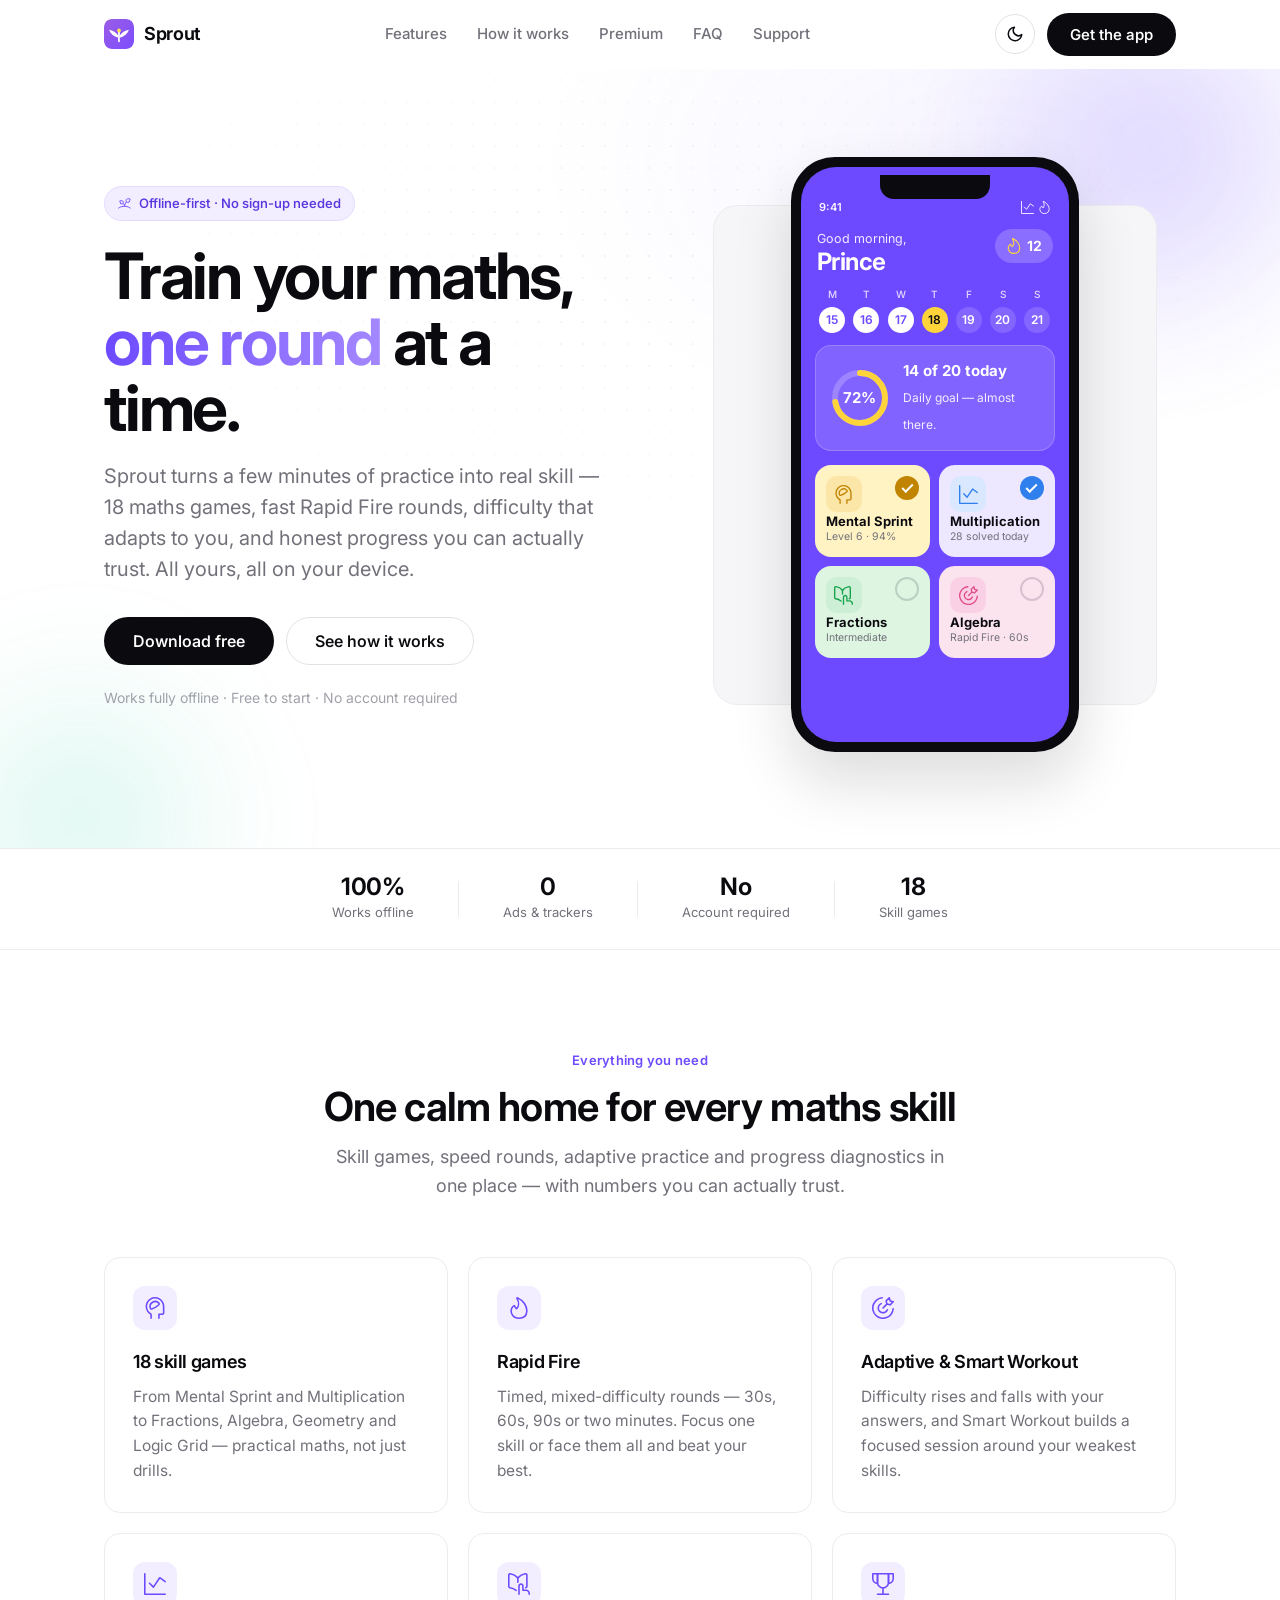
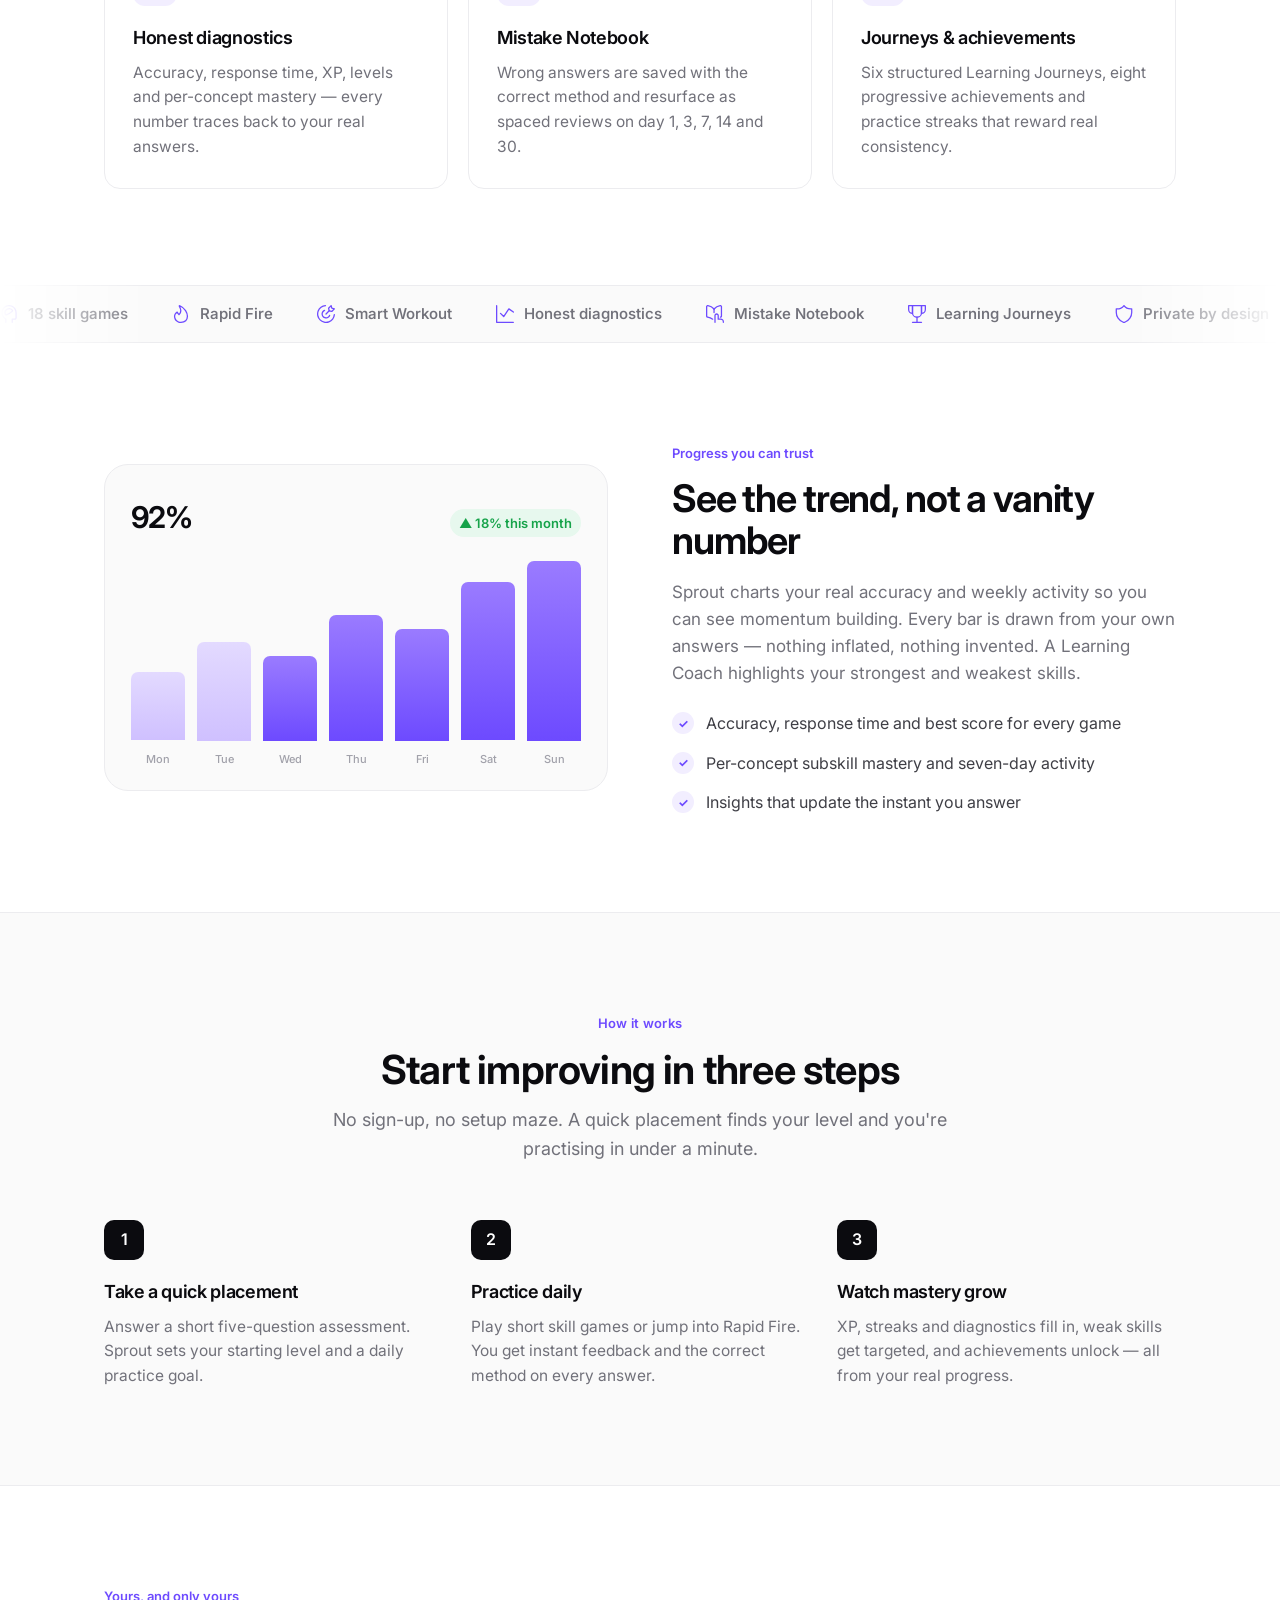
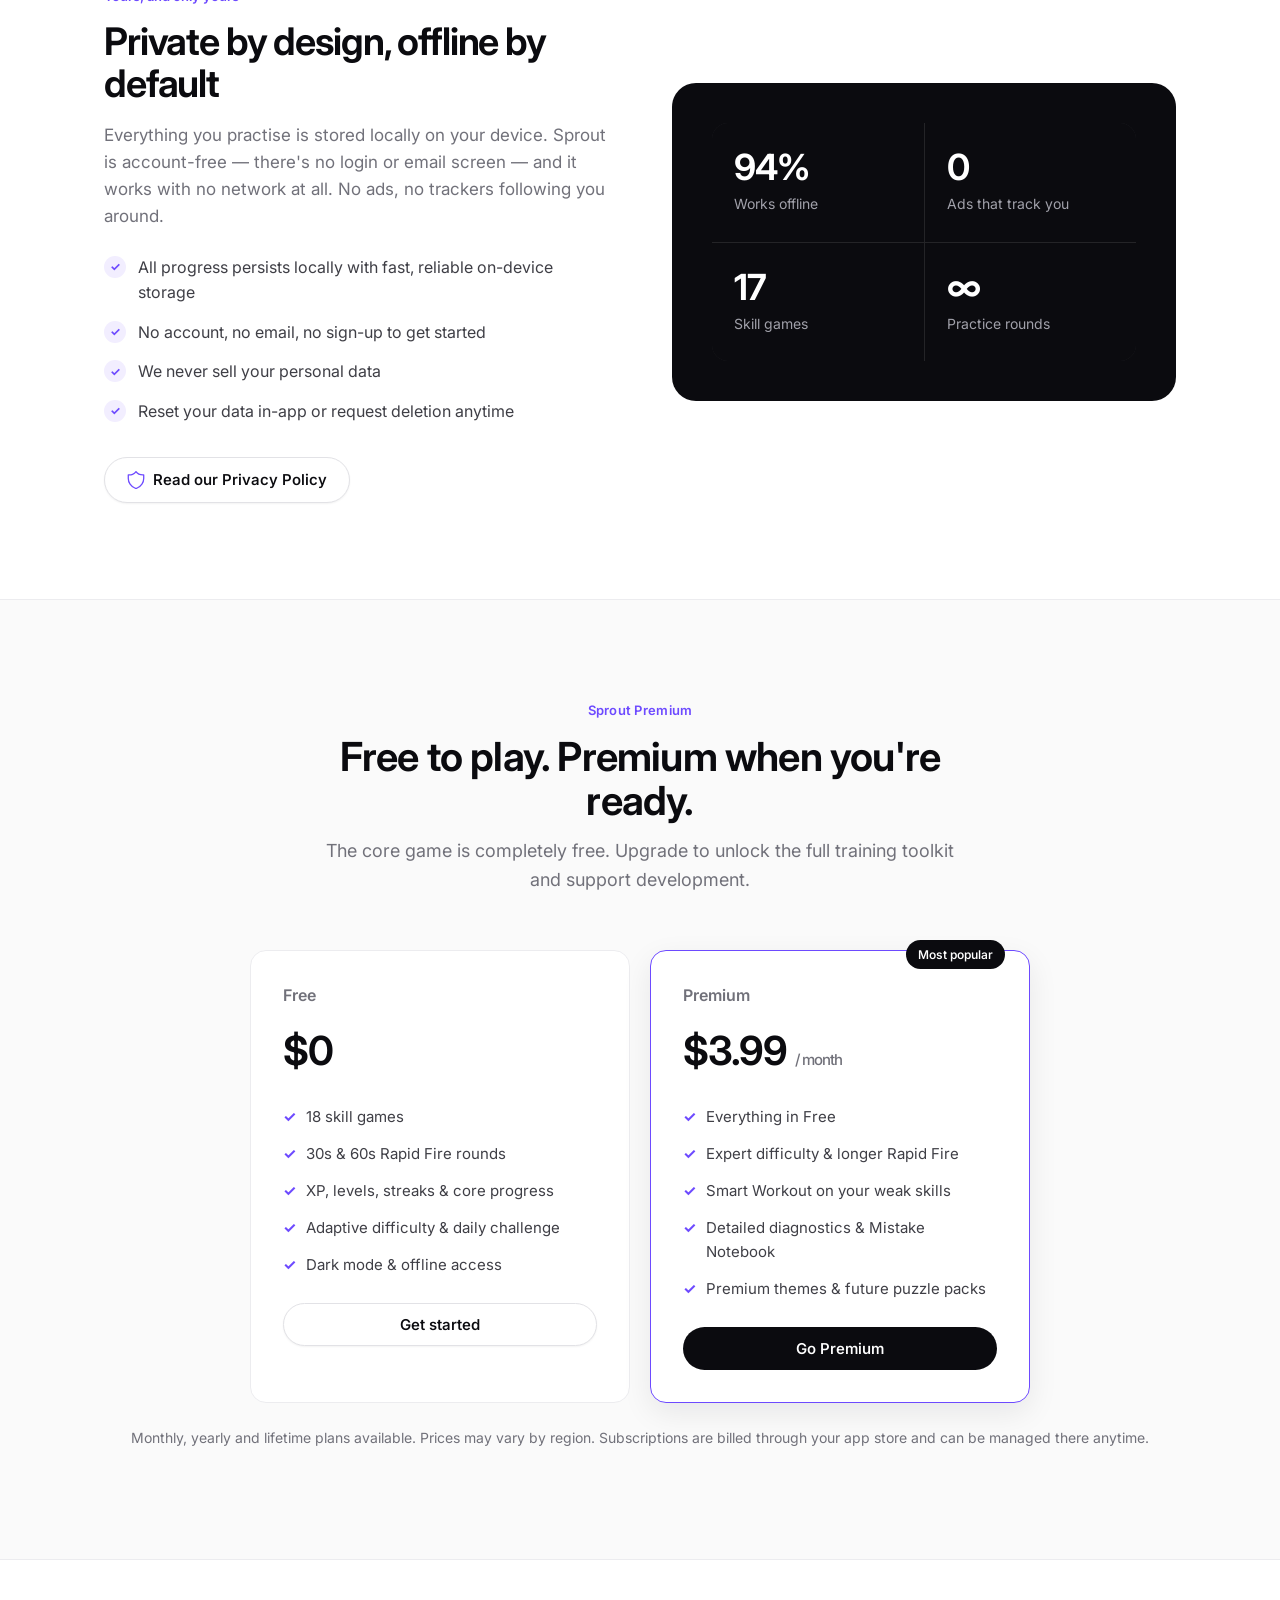
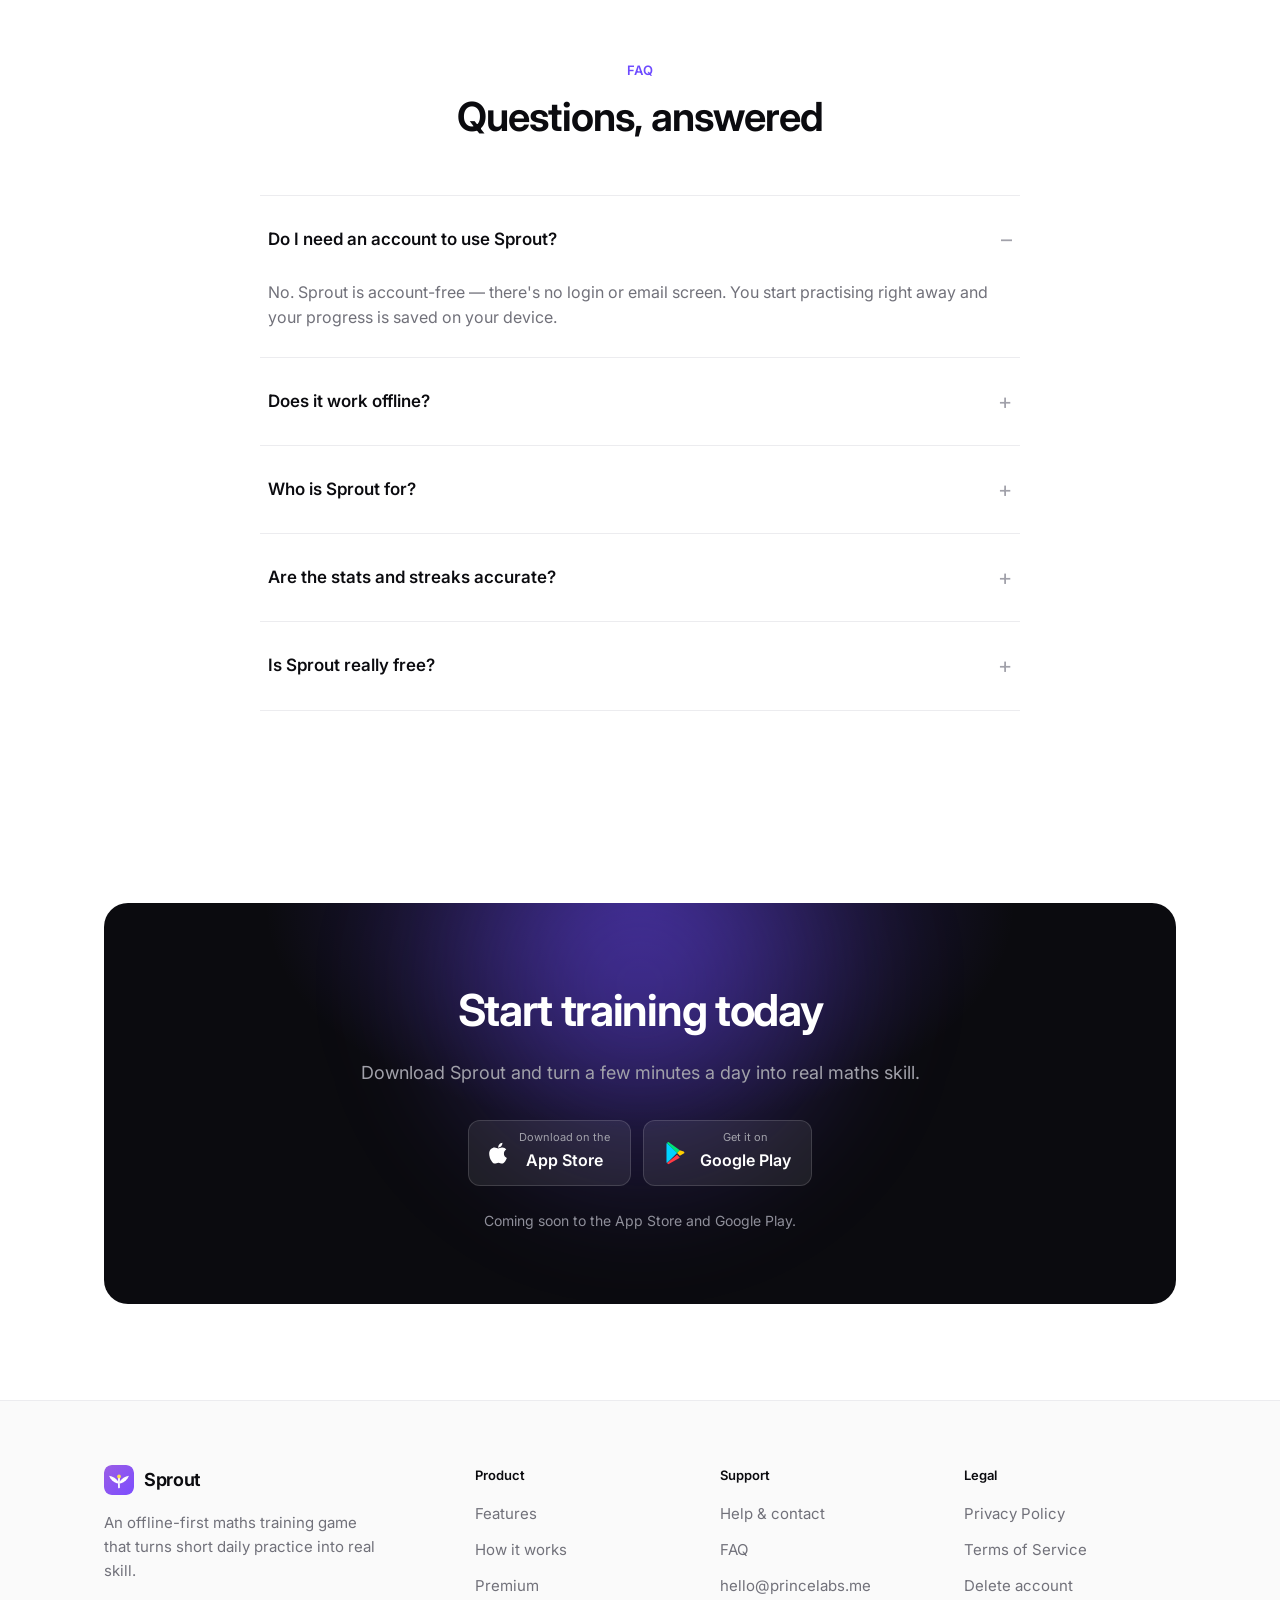
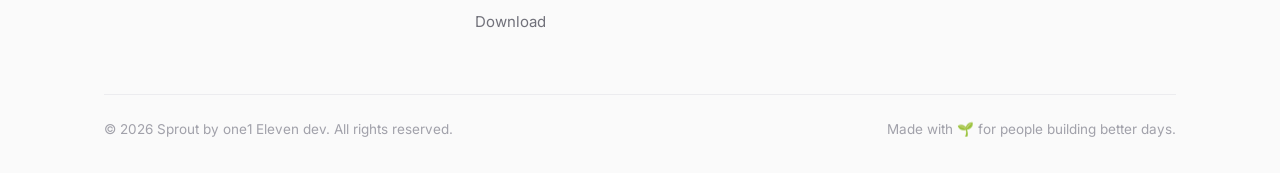
==== commit e05ae370: "Reposition site from habit tracker to maths training game; hide blog Rewrite all page copy, metadata" ====
--- a/index.html
+++ b/index.html
@@ -24,17 +24,17 @@
   if(document.readyState === 'loading'){ document.addEventListener('DOMContentLoaded', wire); } else { wire(); }
 })();
 </script>
-<title>Sprout — Build better habits, one day at a time</title>
-<meta name="description" content="Sprout is an offline-first habit & wellness app. Track habits, build real streaks, hit goals, meditate and stay consistent — no account required, no ads, private by design.">
-<meta name="keywords" content="habit tracker, habit app, streaks, offline habit tracker, meditation timer, wellness app, private habit tracker, no account habit app">
+<title>Sprout — Train your maths, one round at a time</title>
+<meta name="description" content="Sprout is an offline-first maths training game. Practice with 18 skill games, Rapid Fire speed rounds, adaptive difficulty and honest progress — no account required, no ads, private by design.">
+<meta name="keywords" content="maths game, math training app, mental maths, rapid fire maths, arithmetic practice, math practice app, offline math game, no account math app">
 <meta name="author" content="one1 Eleven dev">
 <meta name="robots" content="index, follow, max-image-preview:large, max-snippet:-1, max-video-preview:-1">
 <meta name="theme-color" content="#ffffff">
 <link rel="canonical" href="https://sprout.princelabs.me/">
 
 <!-- Open Graph -->
-<meta property="og:title" content="Sprout — Build better habits, one day at a time">
-<meta property="og:description" content="Offline-first habit tracking with real streaks, honest analytics, goals, routines and meditation. No account, no ads, private by design.">
+<meta property="og:title" content="Sprout — Train your maths, one round at a time">
+<meta property="og:description" content="Offline-first maths training with 18 skill games, Rapid Fire speed rounds, adaptive difficulty and honest progress diagnostics. No account, no ads, private by design.">
 <meta property="og:type" content="website">
 <meta property="og:url" content="https://sprout.princelabs.me/">
 <meta property="og:site_name" content="Sprout">
@@ -42,12 +42,12 @@
 <meta property="og:image" content="https://sprout.princelabs.me/assets/og-cover.png">
 <meta property="og:image:width" content="1200">
 <meta property="og:image:height" content="630">
-<meta property="og:image:alt" content="Sprout — Build better habits, one day at a time">
+<meta property="og:image:alt" content="Sprout — Train your maths, one round at a time">
 
 <!-- Twitter -->
 <meta name="twitter:card" content="summary_large_image">
-<meta name="twitter:title" content="Sprout — Build better habits, one day at a time">
-<meta name="twitter:description" content="Offline-first habit tracking with real streaks, honest analytics, goals, routines and meditation. No account, no ads.">
+<meta name="twitter:title" content="Sprout — Train your maths, one round at a time">
+<meta name="twitter:description" content="Offline-first maths training with 18 skill games, Rapid Fire speed rounds, adaptive difficulty and honest progress diagnostics. No account, no ads.">
 <meta name="twitter:image" content="https://sprout.princelabs.me/assets/og-cover.png">
 
 <link rel="icon" type="image/svg+xml" href="/assets/logo.svg">
@@ -65,18 +65,18 @@
   "@type": "MobileApplication",
   "name": "Sprout",
   "operatingSystem": "iOS, Android",
-  "applicationCategory": "HealthApplication",
-  "description": "Sprout is an offline-first habit & wellness app. Track habits, build timezone-safe streaks, hit goals, follow routines and meditate — no account required, no ads, private by design.",
+  "applicationCategory": "EducationalApplication",
+  "description": "Sprout is an offline-first maths training game. Practice with 18 skill games, Rapid Fire speed rounds, adaptive difficulty, a Mistake Notebook and honest progress diagnostics — no account required, no ads, private by design.",
   "url": "https://sprout.princelabs.me/",
   "image": "https://sprout.princelabs.me/assets/og-cover.png",
   "featureList": [
-    "Habit tracking",
-    "Timezone-safe streaks",
-    "Honest analytics & trends",
-    "Goals & routines",
-    "Meditation timer",
-    "Achievements",
-    "Smart on-device reminders",
+    "18 maths skill games",
+    "Rapid Fire timed speed rounds",
+    "Adaptive difficulty & Smart Workout",
+    "Honest progress & skill diagnostics",
+    "Mistake Notebook with spaced-repetition review",
+    "Learning Journeys & achievements",
+    "XP, levels and practice streaks",
     "Offline-first, no account required"
   ],
   "offers": [
@@ -98,7 +98,7 @@
     "url": "https://sprout.princelabs.me/assets/logo.svg"
   },
   "image": "https://sprout.princelabs.me/assets/og-cover.png",
-  "description": "Maker of Sprout — an offline-first habit & wellness app that turns small daily actions into lasting change.",
+  "description": "Maker of Sprout — an offline-first maths training game that turns short daily practice into real skill.",
   "email": "hello@princelabs.me",
   "contactPoint": {
     "@type": "ContactPoint",
@@ -116,7 +116,7 @@
   "name": "Sprout",
   "url": "https://sprout.princelabs.me/",
   "inLanguage": "en",
-  "description": "Offline-first habit & wellness app — real streaks, honest analytics, goals, routines and meditation.",
+  "description": "Offline-first maths training game — 18 skill games, Rapid Fire rounds, adaptive difficulty and honest progress diagnostics.",
   "publisher": { "@id": "https://sprout.princelabs.me/#organization" }
 }
 </script>
@@ -128,27 +128,27 @@
     {
       "@type": "Question",
       "name": "Do I need an account to use Sprout?",
-      "acceptedAnswer": { "@type": "Answer", "text": "No. Sprout is guest-friendly — you can create and track habits without signing up. An account is only needed if you want cloud sync across devices or access to the community." }
+      "acceptedAnswer": { "@type": "Answer", "text": "No. Sprout is account-free — there is no login or email screen. You start practising right away and your progress is saved on your device." }
     },
     {
       "@type": "Question",
       "name": "Does it work offline?",
-      "acceptedAnswer": { "@type": "Answer", "text": "Yes. Sprout is offline-first. All your data is stored on your device, so the app works fully with no network connection. Reminders also fire locally, even offline." }
+      "acceptedAnswer": { "@type": "Answer", "text": "Yes. Sprout is offline-first. All your progress, stats and settings are stored locally on your device, so the app works fully with no network connection." }
     },
     {
       "@type": "Question",
-      "name": "Are the streaks and stats accurate?",
-      "acceptedAnswer": { "@type": "Answer", "text": "Every number is derived from your actual completion records. Streaks are calculated in calendar-day space and stored in UTC, so daylight saving and travel never corrupt your progress." }
+      "name": "Who is Sprout for?",
+      "acceptedAnswer": { "@type": "Answer", "text": "Sprout is built for learners aged 13 to 60 who want to sharpen practical maths. A short placement assessment sets your starting level, and difficulty adapts to how you answer." }
     },
     {
       "@type": "Question",
-      "name": "How do I delete my data or account?",
-      "acceptedAnswer": { "@type": "Answer", "text": "You can reset your data or delete your account directly in the app's settings. You can also request full account deletion by email — see our account deletion page for details." }
+      "name": "Are the stats and streaks accurate?",
+      "acceptedAnswer": { "@type": "Answer", "text": "Every number — accuracy, response time, XP, streaks and skill mastery — is derived from your real answers. Wrong answers are saved in the Mistake Notebook with the correct method so you can review them later." }
     },
     {
       "@type": "Question",
       "name": "Is Sprout really free?",
-      "acceptedAnswer": { "@type": "Answer", "text": "Yes. The core habit tracker is free forever. Premium is an optional subscription that unlocks advanced features and helps support ongoing development." }
+      "acceptedAnswer": { "@type": "Answer", "text": "Yes. The core game is free, including most skill games and 30- and 60-second Rapid Fire rounds. Premium is an optional subscription that unlocks Expert difficulty, longer rounds, Smart Workout, detailed diagnostics and more." }
     }
   ]
 }
@@ -168,7 +168,6 @@
         <a href="#features">Features</a>
         <a href="#how">How it works</a>
         <a href="#premium">Premium</a>
-        <a href="/blog/">Blog</a>
         <a href="#faq">FAQ</a>
         <a href="/support">Support</a>
       </div>
@@ -195,8 +194,8 @@
     <div class="hero-grid">
       <div>
         <span class="eyebrow anim-up d-1"><i class="icn" style="--i:url('/assets/icons/sprout.svg')"></i> Offline-first · No sign-up needed</span>
-        <h1 class="anim-up d-2">Build better habits, <span class="accent">one day</span> at a time.</h1>
-        <p class="lede anim-up d-3">Sprout turns small, consistent actions into lasting change — real streaks, honest analytics, goals, routines and a calm meditation timer. All yours, all on your device.</p>
+        <h1 class="anim-up d-2">Train your maths, <span class="accent">one round</span> at a time.</h1>
+        <p class="lede anim-up d-3">Sprout turns a few minutes of practice into real skill — 18 maths games, fast Rapid Fire rounds, difficulty that adapts to you, and honest progress you can actually trust. All yours, all on your device.</p>
         <div class="hero-actions anim-up d-4">
           <a href="#download" class="btn btn-dark btn-lg">Download free</a>
           <a href="#how" class="btn btn-ghost btn-lg">See how it works</a>
@@ -247,39 +246,39 @@
                 <span class="in-ring">72%</span>
               </div>
               <div class="p-meta">
-                <b>5 of 7 done</b>
-                <span>Almost there — keep it up.</span>
+                <b>14 of 20 today</b>
+                <span>Daily goal — almost there.</span>
               </div>
             </div>
 
             <div class="app-grid">
               <div class="g-card p-cream done">
                 <div class="g-top">
-                  <span class="g-chip" style="background:#FBE6A8"><i class="icn ic-amber" style="--i:url('/assets/icons/lotus.svg')"></i></span>
+                  <span class="g-chip" style="background:#FBE6A8"><i class="icn ic-amber" style="--i:url('/assets/icons/brain.svg')"></i></span>
                   <span class="g-check" style="background:#C08401"><span class="tick-mark"></span></span>
                 </div>
-                <div><div class="g-name">Meditate</div><div class="g-sub">10 min · Morning</div></div>
+                <div><div class="g-name">Mental Sprint</div><div class="g-sub">Level 6 · 94%</div></div>
               </div>
               <div class="g-card p-lav done">
                 <div class="g-top">
-                  <span class="g-chip" style="background:#D9E7FF"><i class="icn ic-blue" style="--i:url('/assets/icons/water.svg')"></i></span>
+                  <span class="g-chip" style="background:#D9E7FF"><i class="icn ic-blue" style="--i:url('/assets/icons/graph.svg')"></i></span>
                   <span class="g-check" style="background:#2F80ED"><span class="tick-mark"></span></span>
                 </div>
-                <div><div class="g-name">Drink water</div><div class="g-sub">6 / 8 glasses</div></div>
+                <div><div class="g-name">Multiplication</div><div class="g-sub">28 solved today</div></div>
               </div>
               <div class="g-card p-mint">
                 <div class="g-top">
                   <span class="g-chip" style="background:#CDEFD6"><i class="icn ic-green" style="--i:url('/assets/icons/book.svg')"></i></span>
                   <span class="g-check"></span>
                 </div>
-                <div><div class="g-name">Read</div><div class="g-sub">20 pages · Evening</div></div>
+                <div><div class="g-name">Fractions</div><div class="g-sub">Intermediate</div></div>
               </div>
               <div class="g-card p-pink">
                 <div class="g-top">
-                  <span class="g-chip" style="background:#FAD1E4"><i class="icn ic-pink" style="--i:url('/assets/icons/bike.svg')"></i></span>
+                  <span class="g-chip" style="background:#FAD1E4"><i class="icn ic-pink" style="--i:url('/assets/icons/target.svg')"></i></span>
                   <span class="g-check"></span>
                 </div>
-                <div><div class="g-name">Move your body</div><div class="g-sub">30 min</div></div>
+                <div><div class="g-name">Algebra</div><div class="g-sub">Rapid Fire · 60s</div></div>
               </div>
             </div>
           </div>
@@ -299,7 +298,7 @@
       <span class="trust-sep"></span>
       <div class="trust-item"><span class="tn">No</span><span class="tl">Account required</span></div>
       <span class="trust-sep"></span>
-      <div class="trust-item"><span class="tn">1-tap</span><span class="tl">Daily check-in</span></div>
+      <div class="trust-item"><span class="tn" data-count="18">0</span><span class="tl">Skill games</span></div>
     </div>
   </div>
 </div>
@@ -309,39 +308,39 @@
   <div class="wrap">
     <div class="section-head reveal">
       <span class="kicker">Everything you need</span>
-      <h2>One calm home for every habit</h2>
-      <p>Habits, tasks, goals, routines and mindfulness in one place — with numbers you can actually trust.</p>
+      <h2>One calm home for every maths skill</h2>
+      <p>Skill games, speed rounds, adaptive practice and progress diagnostics in one place — with numbers you can actually trust.</p>
     </div>
     <div class="features">
       <div class="feature reveal d1">
+        <div class="ficon"><i class="icn" style="--i:url('/assets/icons/brain.svg')"></i></div>
+        <h3>18 skill games</h3>
+        <p>From Mental Sprint and Multiplication to Fractions, Algebra, Geometry and Logic Grid — practical maths, not just drills.</p>
+      </div>
+      <div class="feature reveal d2">
         <div class="ficon"><i class="icn" style="--i:url('/assets/icons/flame.svg')"></i></div>
-        <h3>Real streaks</h3>
-        <p>Timezone-safe streaks computed in calendar-day space, so travel and daylight saving never break your progress.</p>
-      </div>
-      <div class="feature reveal d2">
-        <div class="ficon"><i class="icn" style="--i:url('/assets/icons/graph.svg')"></i></div>
-        <h3>Honest analytics</h3>
-        <p>Completion rates, weekly consistency and trend charts — every number traces back to your real, stored data.</p>
+        <h3>Rapid Fire</h3>
+        <p>Timed, mixed-difficulty rounds — 30s, 60s, 90s or two minutes. Focus one skill or face them all and beat your best.</p>
       </div>
       <div class="feature reveal d3">
         <div class="ficon"><i class="icn" style="--i:url('/assets/icons/target.svg')"></i></div>
-        <h3>Goals &amp; routines</h3>
-        <p>Set measurable goals and chain habits into morning or evening routines that actually stick.</p>
+        <h3>Adaptive &amp; Smart Workout</h3>
+        <p>Difficulty rises and falls with your answers, and Smart Workout builds a focused session around your weakest skills.</p>
       </div>
       <div class="feature reveal d1">
-        <div class="ficon"><i class="icn" style="--i:url('/assets/icons/lotus.svg')"></i></div>
-        <h3>Meditation timer</h3>
-        <p>A distraction-free timer with recorded sessions to help you slow down and reset.</p>
+        <div class="ficon"><i class="icn" style="--i:url('/assets/icons/graph.svg')"></i></div>
+        <h3>Honest diagnostics</h3>
+        <p>Accuracy, response time, XP, levels and per-concept mastery — every number traces back to your real answers.</p>
       </div>
       <div class="feature reveal d2">
+        <div class="ficon"><i class="icn" style="--i:url('/assets/icons/book.svg')"></i></div>
+        <h3>Mistake Notebook</h3>
+        <p>Wrong answers are saved with the correct method and resurface as spaced reviews on day 1, 3, 7, 14 and 30.</p>
+      </div>
+      <div class="feature reveal d3">
         <div class="ficon"><i class="icn" style="--i:url('/assets/icons/trophy.svg')"></i></div>
-        <h3>Achievements</h3>
-        <p>Unlock milestones earned from genuine effort — never fabricated numbers or fake badges.</p>
-      </div>
-      <div class="feature reveal d3">
-        <div class="ficon"><i class="icn" style="--i:url('/assets/icons/bell.svg')"></i></div>
-        <h3>Smart reminders</h3>
-        <p>On-device reminders that fire on time, offline, and stay put across time zones and DST shifts.</p>
+        <h3>Journeys &amp; achievements</h3>
+        <p>Six structured Learning Journeys, eight progressive achievements and practice streaks that reward real consistency.</p>
       </div>
     </div>
   </div>
@@ -350,20 +349,20 @@
 <!-- ============ MARQUEE ============ -->
 <div class="marquee" aria-hidden="true">
   <div class="marquee-track">
-    <span><i class="icn" style="--i:url('/assets/icons/flame.svg')"></i> Real streaks</span>
-    <span><i class="icn" style="--i:url('/assets/icons/graph.svg')"></i> Honest analytics</span>
-    <span><i class="icn" style="--i:url('/assets/icons/target.svg')"></i> Goals &amp; routines</span>
-    <span><i class="icn" style="--i:url('/assets/icons/lotus.svg')"></i> Meditation timer</span>
-    <span><i class="icn" style="--i:url('/assets/icons/trophy.svg')"></i> Achievements</span>
-    <span><i class="icn" style="--i:url('/assets/icons/bell.svg')"></i> Smart reminders</span>
+    <span><i class="icn" style="--i:url('/assets/icons/brain.svg')"></i> 18 skill games</span>
+    <span><i class="icn" style="--i:url('/assets/icons/flame.svg')"></i> Rapid Fire</span>
+    <span><i class="icn" style="--i:url('/assets/icons/target.svg')"></i> Smart Workout</span>
+    <span><i class="icn" style="--i:url('/assets/icons/graph.svg')"></i> Honest diagnostics</span>
+    <span><i class="icn" style="--i:url('/assets/icons/book.svg')"></i> Mistake Notebook</span>
+    <span><i class="icn" style="--i:url('/assets/icons/trophy.svg')"></i> Learning Journeys</span>
     <span><i class="icn" style="--i:url('/assets/icons/shield.svg')"></i> Private by design</span>
     <!-- duplicate for seamless loop -->
-    <span><i class="icn" style="--i:url('/assets/icons/flame.svg')"></i> Real streaks</span>
-    <span><i class="icn" style="--i:url('/assets/icons/graph.svg')"></i> Honest analytics</span>
-    <span><i class="icn" style="--i:url('/assets/icons/target.svg')"></i> Goals &amp; routines</span>
-    <span><i class="icn" style="--i:url('/assets/icons/lotus.svg')"></i> Meditation timer</span>
-    <span><i class="icn" style="--i:url('/assets/icons/trophy.svg')"></i> Achievements</span>
-    <span><i class="icn" style="--i:url('/assets/icons/bell.svg')"></i> Smart reminders</span>
+    <span><i class="icn" style="--i:url('/assets/icons/brain.svg')"></i> 18 skill games</span>
+    <span><i class="icn" style="--i:url('/assets/icons/flame.svg')"></i> Rapid Fire</span>
+    <span><i class="icn" style="--i:url('/assets/icons/target.svg')"></i> Smart Workout</span>
+    <span><i class="icn" style="--i:url('/assets/icons/graph.svg')"></i> Honest diagnostics</span>
+    <span><i class="icn" style="--i:url('/assets/icons/book.svg')"></i> Mistake Notebook</span>
+    <span><i class="icn" style="--i:url('/assets/icons/trophy.svg')"></i> Learning Journeys</span>
     <span><i class="icn" style="--i:url('/assets/icons/shield.svg')"></i> Private by design</span>
   </div>
 </div>
@@ -393,11 +392,11 @@
       <div class="reveal-right">
         <span class="kicker">Progress you can trust</span>
         <h2>See the trend, not a vanity number</h2>
-        <p>Sprout charts your real completion rate and weekly consistency so you can spot momentum before it fades. Every bar is drawn from your own stored check-ins — nothing inflated, nothing invented.</p>
+        <p>Sprout charts your real accuracy and weekly activity so you can see momentum building. Every bar is drawn from your own answers — nothing inflated, nothing invented. A Learning Coach highlights your strongest and weakest skills.</p>
         <ul class="check-list">
-          <li><span class="tick">✓</span> Weekly &amp; monthly consistency at a glance</li>
-          <li><span class="tick">✓</span> Streaks and trends that survive travel &amp; DST</li>
-          <li><span class="tick">✓</span> Insights that update the instant you check in</li>
+          <li><span class="tick">✓</span> Accuracy, response time and best score for every game</li>
+          <li><span class="tick">✓</span> Per-concept subskill mastery and seven-day activity</li>
+          <li><span class="tick">✓</span> Insights that update the instant you answer</li>
         </ul>
       </div>
     </div>
@@ -409,24 +408,24 @@
   <div class="wrap">
     <div class="section-head reveal">
       <span class="kicker">How it works</span>
-      <h2>Start growing in three steps</h2>
-      <p>No onboarding maze, no forced sign-up. Add a habit and you're already building momentum.</p>
+      <h2>Start improving in three steps</h2>
+      <p>No sign-up, no setup maze. A quick placement finds your level and you're practising in under a minute.</p>
     </div>
     <div class="steps">
       <div class="step reveal d1">
         <div class="num">1</div>
-        <h3>Add your habits</h3>
-        <p>Pick daily, weekly or custom schedules. Choose an icon and a reminder — done in seconds.</p>
+        <h3>Take a quick placement</h3>
+        <p>Answer a short five-question assessment. Sprout sets your starting level and a daily practice goal.</p>
       </div>
       <div class="step reveal d2">
         <div class="num">2</div>
-        <h3>Check in daily</h3>
-        <p>One tap to complete, with undo. Sprout keeps a clean, idempotent record for every day.</p>
+        <h3>Practice daily</h3>
+        <p>Play short skill games or jump into Rapid Fire. You get instant feedback and the correct method on every answer.</p>
       </div>
       <div class="step reveal d3">
         <div class="num">3</div>
-        <h3>Watch it grow</h3>
-        <p>Streaks build, analytics fill in and achievements unlock — powered entirely by your real progress.</p>
+        <h3>Watch mastery grow</h3>
+        <p>XP, streaks and diagnostics fill in, weak skills get targeted, and achievements unlock — all from your real progress.</p>
       </div>
     </div>
   </div>
@@ -439,12 +438,12 @@
       <div class="reveal">
         <span class="kicker">Yours, and only yours</span>
         <h2>Private by design, offline by default</h2>
-        <p>Everything you track is stored locally on your device first. Sprout works with no network and no account — create one only when you want cloud sync and community.</p>
+        <p>Everything you practise is stored locally on your device. Sprout is account-free — there's no login or email screen — and it works with no network at all. No ads, no trackers following you around.</p>
         <ul class="check-list">
-          <li><span class="tick">✓</span> All data persists locally with fast, reliable on-device storage</li>
-          <li><span class="tick">✓</span> Use it fully as a guest — no email, no tracking to get started</li>
+          <li><span class="tick">✓</span> All progress persists locally with fast, reliable on-device storage</li>
+          <li><span class="tick">✓</span> No account, no email, no sign-up to get started</li>
           <li><span class="tick">✓</span> We never sell your personal data</li>
-          <li><span class="tick">✓</span> Delete your content in-app or request full account deletion anytime</li>
+          <li><span class="tick">✓</span> Reset your data in-app or request deletion anytime</li>
         </ul>
         <div class="mt-lg">
           <a href="/privacy" class="btn btn-light">
@@ -457,8 +456,8 @@
         <div class="stat-grid">
           <div class="stat"><div class="n" data-count="100" data-suffix="%">0%</div><div class="l">Works offline</div></div>
           <div class="stat"><div class="n">0</div><div class="l">Ads that track you</div></div>
-          <div class="stat"><div class="n">1-tap</div><div class="l">Daily check-in</div></div>
-          <div class="stat"><div class="n">∞</div><div class="l">Habits &amp; goals</div></div>
+          <div class="stat"><div class="n" data-count="18">0</div><div class="l">Skill games</div></div>
+          <div class="stat"><div class="n">∞</div><div class="l">Practice rounds</div></div>
         </div>
       </div>
     </div>
@@ -470,18 +469,18 @@
   <div class="wrap">
     <div class="section-head reveal">
       <span class="kicker">Sprout Premium</span>
-      <h2>Free forever. Premium when you're ready.</h2>
-      <p>The core habit tracker is completely free. Upgrade to unlock the full toolkit and support development.</p>
+      <h2>Free to play. Premium when you're ready.</h2>
+      <p>The core game is completely free. Upgrade to unlock the full training toolkit and support development.</p>
     </div>
     <div class="plans">
       <div class="plan reveal d1">
         <h3>Free</h3>
         <div class="price">$0</div>
         <ul>
-          <li>Unlimited habits &amp; tasks</li>
-          <li>Real streaks &amp; core analytics</li>
-          <li>Goals, routines &amp; meditation timer</li>
-          <li>On-device reminders</li>
+          <li>18 skill games</li>
+          <li>30s &amp; 60s Rapid Fire rounds</li>
+          <li>XP, levels, streaks &amp; core progress</li>
+          <li>Adaptive difficulty &amp; daily challenge</li>
           <li>Dark mode &amp; offline access</li>
         </ul>
         <a href="#download" class="btn btn-light" style="width:100%;">Get started</a>
@@ -492,15 +491,15 @@
         <div class="price">$3.99 <span>/ month</span></div>
         <ul>
           <li>Everything in Free</li>
-          <li>Advanced analytics &amp; insights</li>
-          <li>Unlimited goals &amp; routines</li>
-          <li>Cloud sync &amp; community access</li>
-          <li>Premium themes &amp; priority support</li>
+          <li>Expert difficulty &amp; longer Rapid Fire</li>
+          <li>Smart Workout on your weak skills</li>
+          <li>Detailed diagnostics &amp; Mistake Notebook</li>
+          <li>Premium themes &amp; future puzzle packs</li>
         </ul>
         <a href="#download" class="btn btn-dark" style="width:100%;">Go Premium</a>
       </div>
     </div>
-    <p class="center" style="color:var(--muted);font-size:14px;margin-top:24px;">Prices may vary by region. Subscriptions are billed through your app store and can be managed there anytime.</p>
+    <p class="center" style="color:var(--muted);font-size:14px;margin-top:24px;">Monthly, yearly and lifetime plans available. Prices may vary by region. Subscriptions are billed through your app store and can be managed there anytime.</p>
   </div>
 </section>
 
@@ -514,23 +513,23 @@
     <div class="faq reveal">
       <details class="qa" open>
         <summary>Do I need an account to use Sprout?</summary>
-        <p>No. Sprout is guest-friendly — you can create and track habits without signing up. An account is only needed if you want cloud sync across devices or access to the community.</p>
+        <p>No. Sprout is account-free — there's no login or email screen. You start practising right away and your progress is saved on your device.</p>
       </details>
       <details class="qa">
         <summary>Does it work offline?</summary>
-        <p>Yes. Sprout is offline-first. All your data is stored on your device, so the app works fully with no network connection. Reminders also fire locally, even offline.</p>
+        <p>Yes. Sprout is offline-first. All your progress, stats and settings are stored on your device, so the app works fully with no network connection.</p>
       </details>
       <details class="qa">
-        <summary>Are the streaks and stats accurate?</summary>
-        <p>Every number is derived from your actual completion records. Streaks are calculated in calendar-day space and stored in UTC, so daylight saving and travel never corrupt your progress.</p>
+        <summary>Who is Sprout for?</summary>
+        <p>It's built for learners aged 13 to 60 who want sharper practical maths. A short placement assessment sets your starting level, and difficulty adapts to how you answer.</p>
       </details>
       <details class="qa">
-        <summary>How do I delete my data or account?</summary>
-        <p>You can reset your data or delete your account directly in the app's settings. You can also request full account deletion by email — see our <a href="/delete-account">account deletion page</a> for details.</p>
+        <summary>Are the stats and streaks accurate?</summary>
+        <p>Every number — accuracy, response time, XP, streaks and skill mastery — comes from your real answers. Wrong answers are saved in the <a href="/support">Mistake Notebook</a> with the correct method so you can review them later.</p>
       </details>
       <details class="qa">
         <summary>Is Sprout really free?</summary>
-        <p>Yes. The core habit tracker is free forever. Premium is an optional subscription that unlocks advanced features and helps support ongoing development.</p>
+        <p>Yes. The core game is free, including most skill games and 30- and 60-second Rapid Fire rounds. Premium is an optional subscription that unlocks Expert difficulty, longer rounds, Smart Workout and detailed diagnostics.</p>
       </details>
     </div>
   </div>
@@ -541,8 +540,8 @@
   <div class="wrap">
     <div class="cta-inner reveal">
       <div class="orbs"><span class="orb orb-c1"></span></div>
-      <h2>Plant the first seed today</h2>
-      <p>Download Sprout and start building habits that actually last.</p>
+      <h2>Start training today</h2>
+      <p>Download Sprout and turn a few minutes a day into real maths skill.</p>
       <div class="store-badges">
         <a class="store-badge" href="#" aria-label="Download on the App Store">
           <svg class="store-ico" viewBox="0 0 384 512" fill="#fff" aria-hidden="true"><path d="M318.7 268.7c-.2-36.7 16.4-64.4 50-84.8-18.8-26.9-47.2-41.7-84.7-44.6-35.5-2.8-74.3 20.7-88.5 20.7-15 0-49.4-19.7-76.4-19.7C63.3 141.2 4 184.8 4 273.5q0 39.3 14.4 81.2c12.8 36.7 59 126.7 107.2 125.2 25.2-.6 43-17.9 75.8-17.9 31.8 0 48.3 17.9 76.4 17.9 48.6-.7 90.4-82.5 102.6-119.3-65.2-30.7-61.7-90-61.7-91.9zM262 108.7c26.3-31.2 23.9-59.6 23.1-69.9-23.2 1.4-50.1 15.9-65.5 33.8-16.9 19.2-26.8 42.9-24.6 68.7 25.1 1.9 48-11 67-32.6z"/></svg>
@@ -578,7 +577,7 @@
           <img class="logo" src="/assets/logo.svg" alt="Sprout logo" width="30" height="30">
           Sprout
         </a>
-        <p class="footer-about">An offline-first habit &amp; wellness app that turns small daily actions into lasting change.</p>
+        <p class="footer-about">An offline-first maths training game that turns short daily practice into real skill.</p>
       </div>
       <div class="footer-col">
         <h4>Product</h4>
@@ -590,7 +589,6 @@
       <div class="footer-col">
         <h4>Support</h4>
         <a href="/support">Help &amp; contact</a>
-        <a href="/blog/">Blog</a>
         <a href="#faq">FAQ</a>
         <a href="mailto:hello@princelabs.me">hello@princelabs.me</a>
       </div>
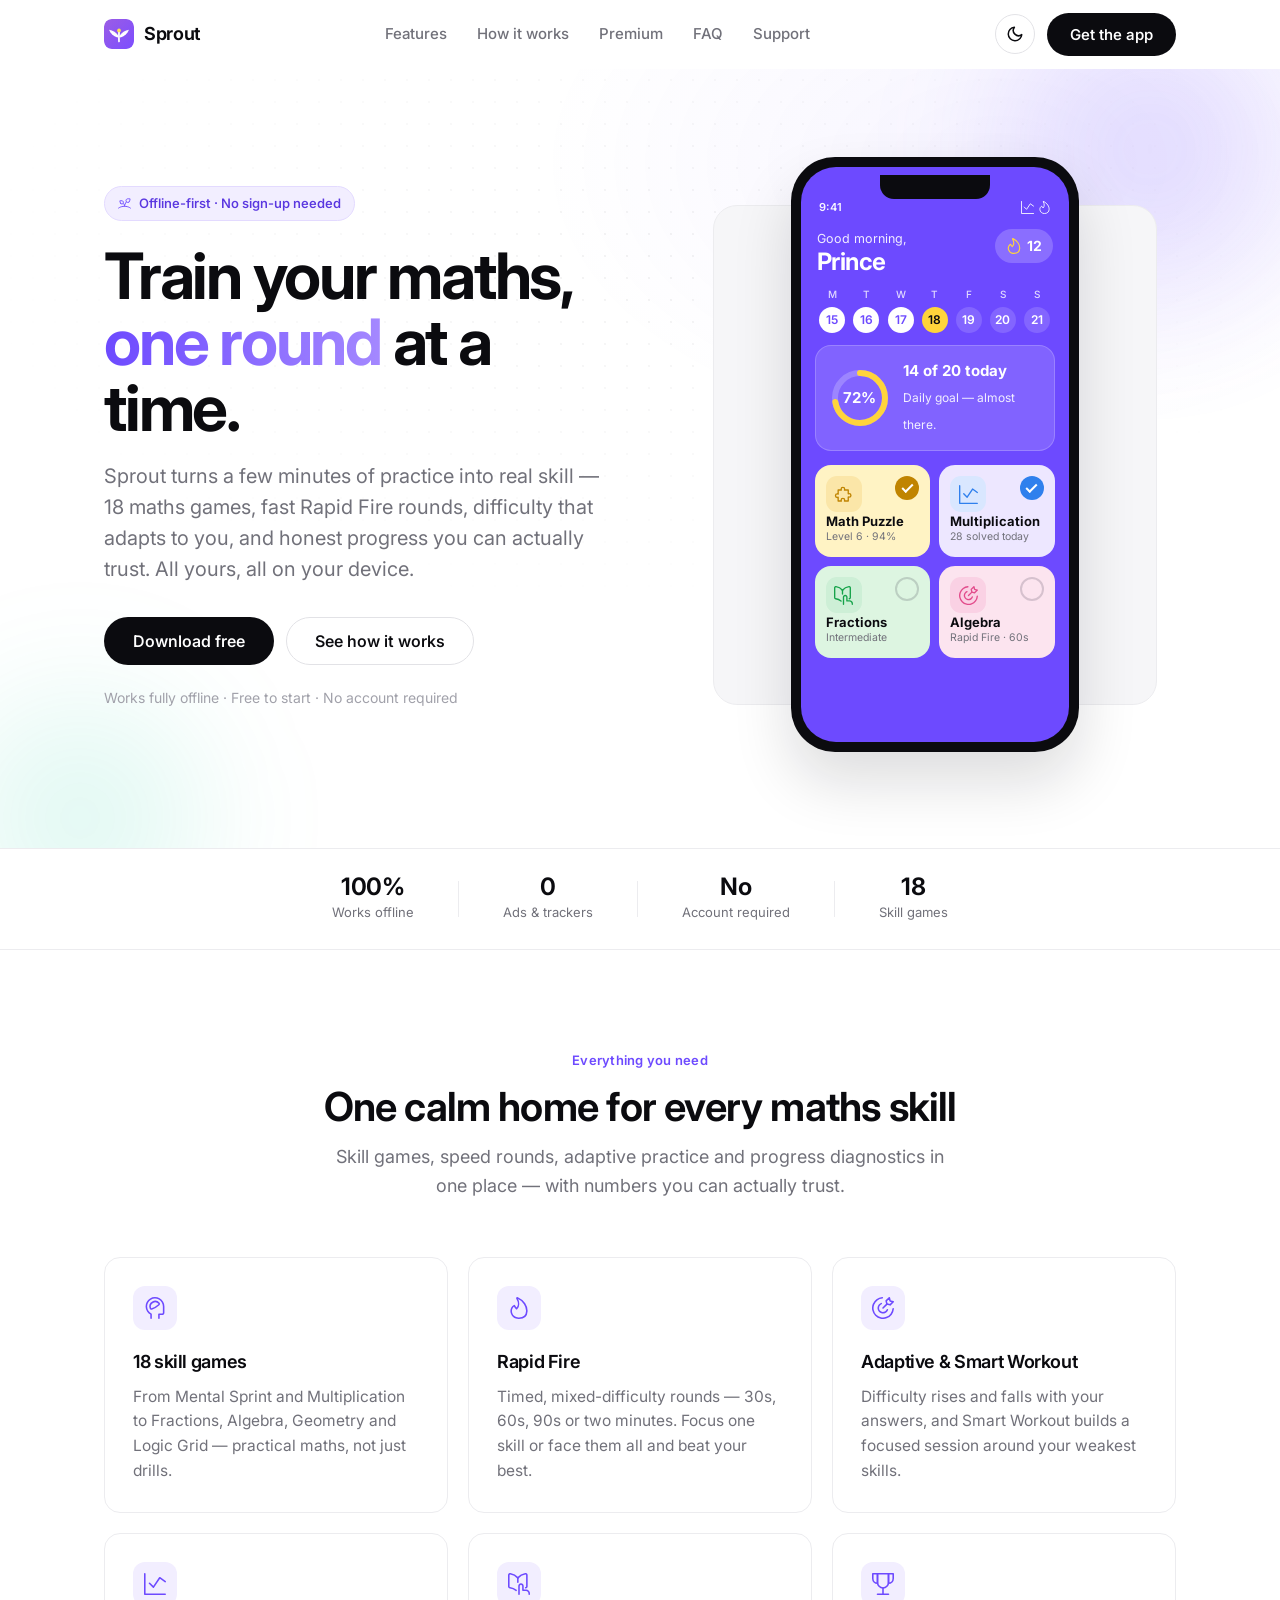
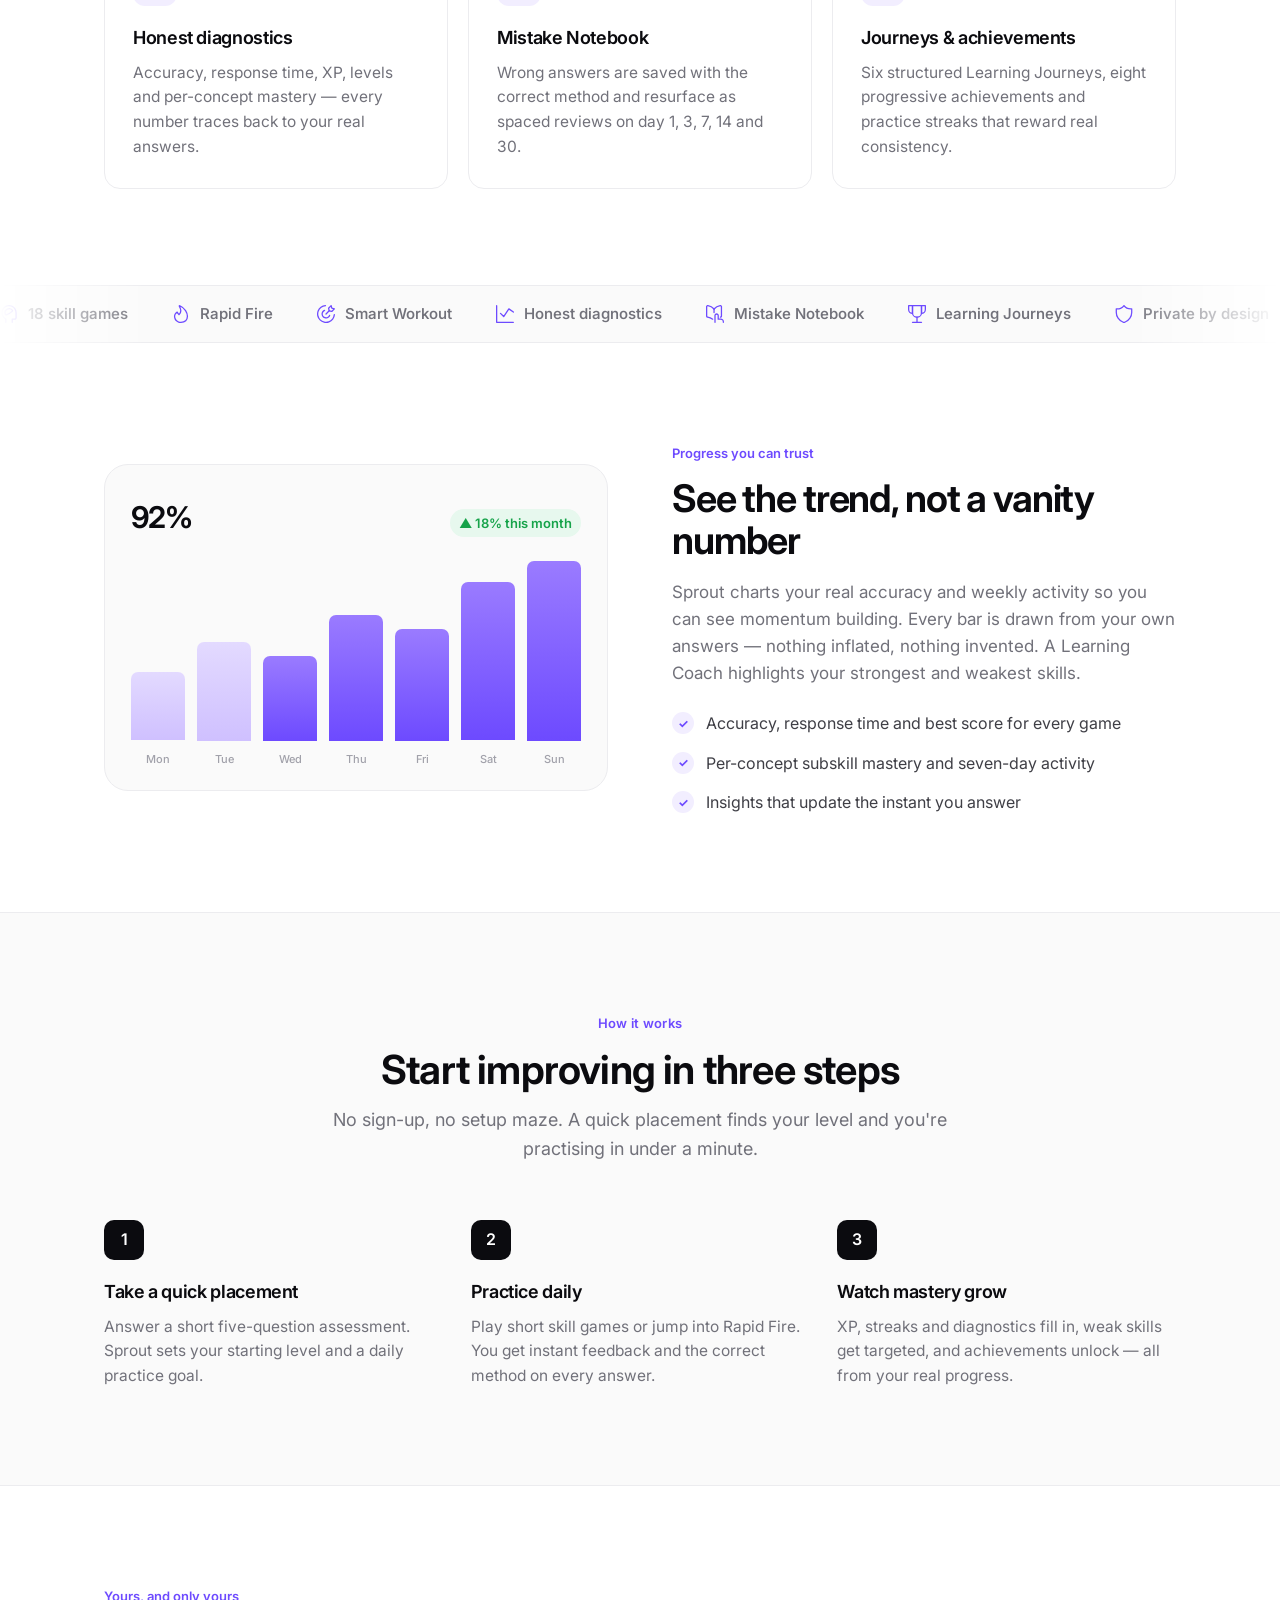
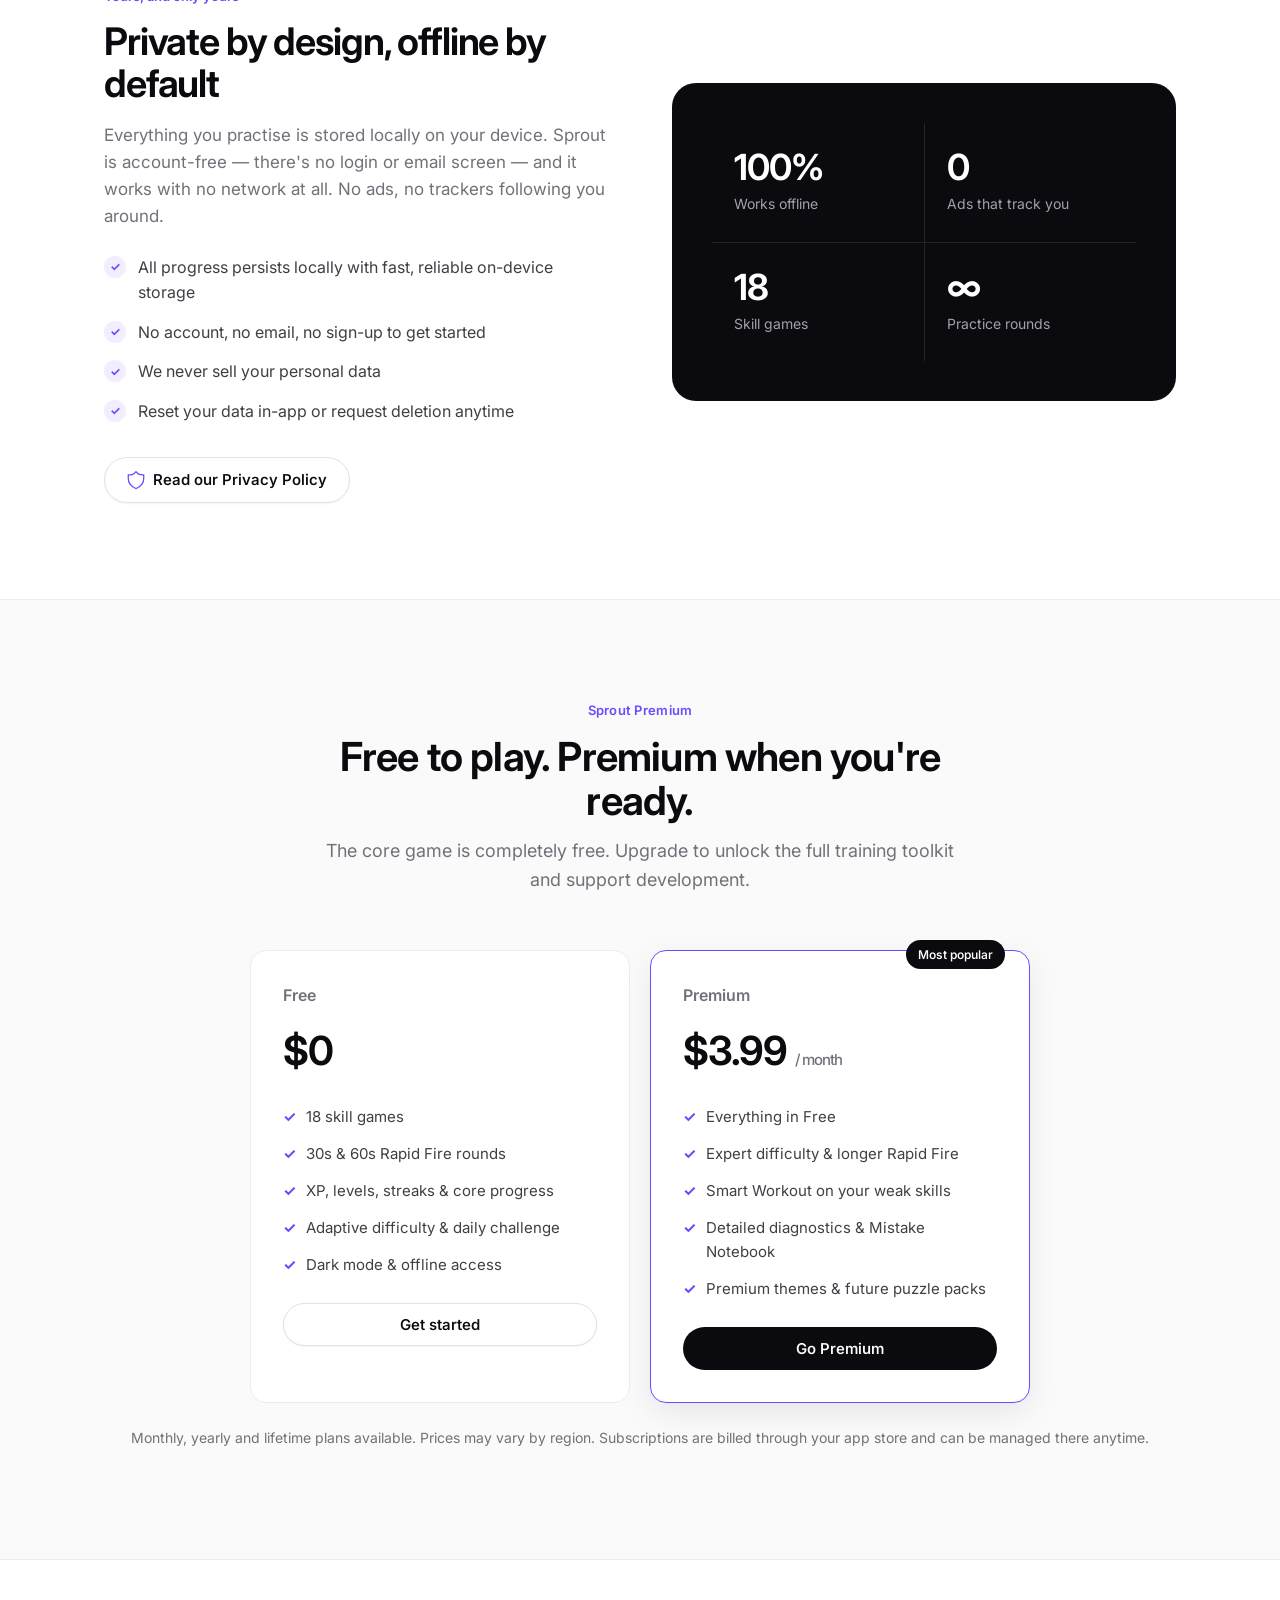
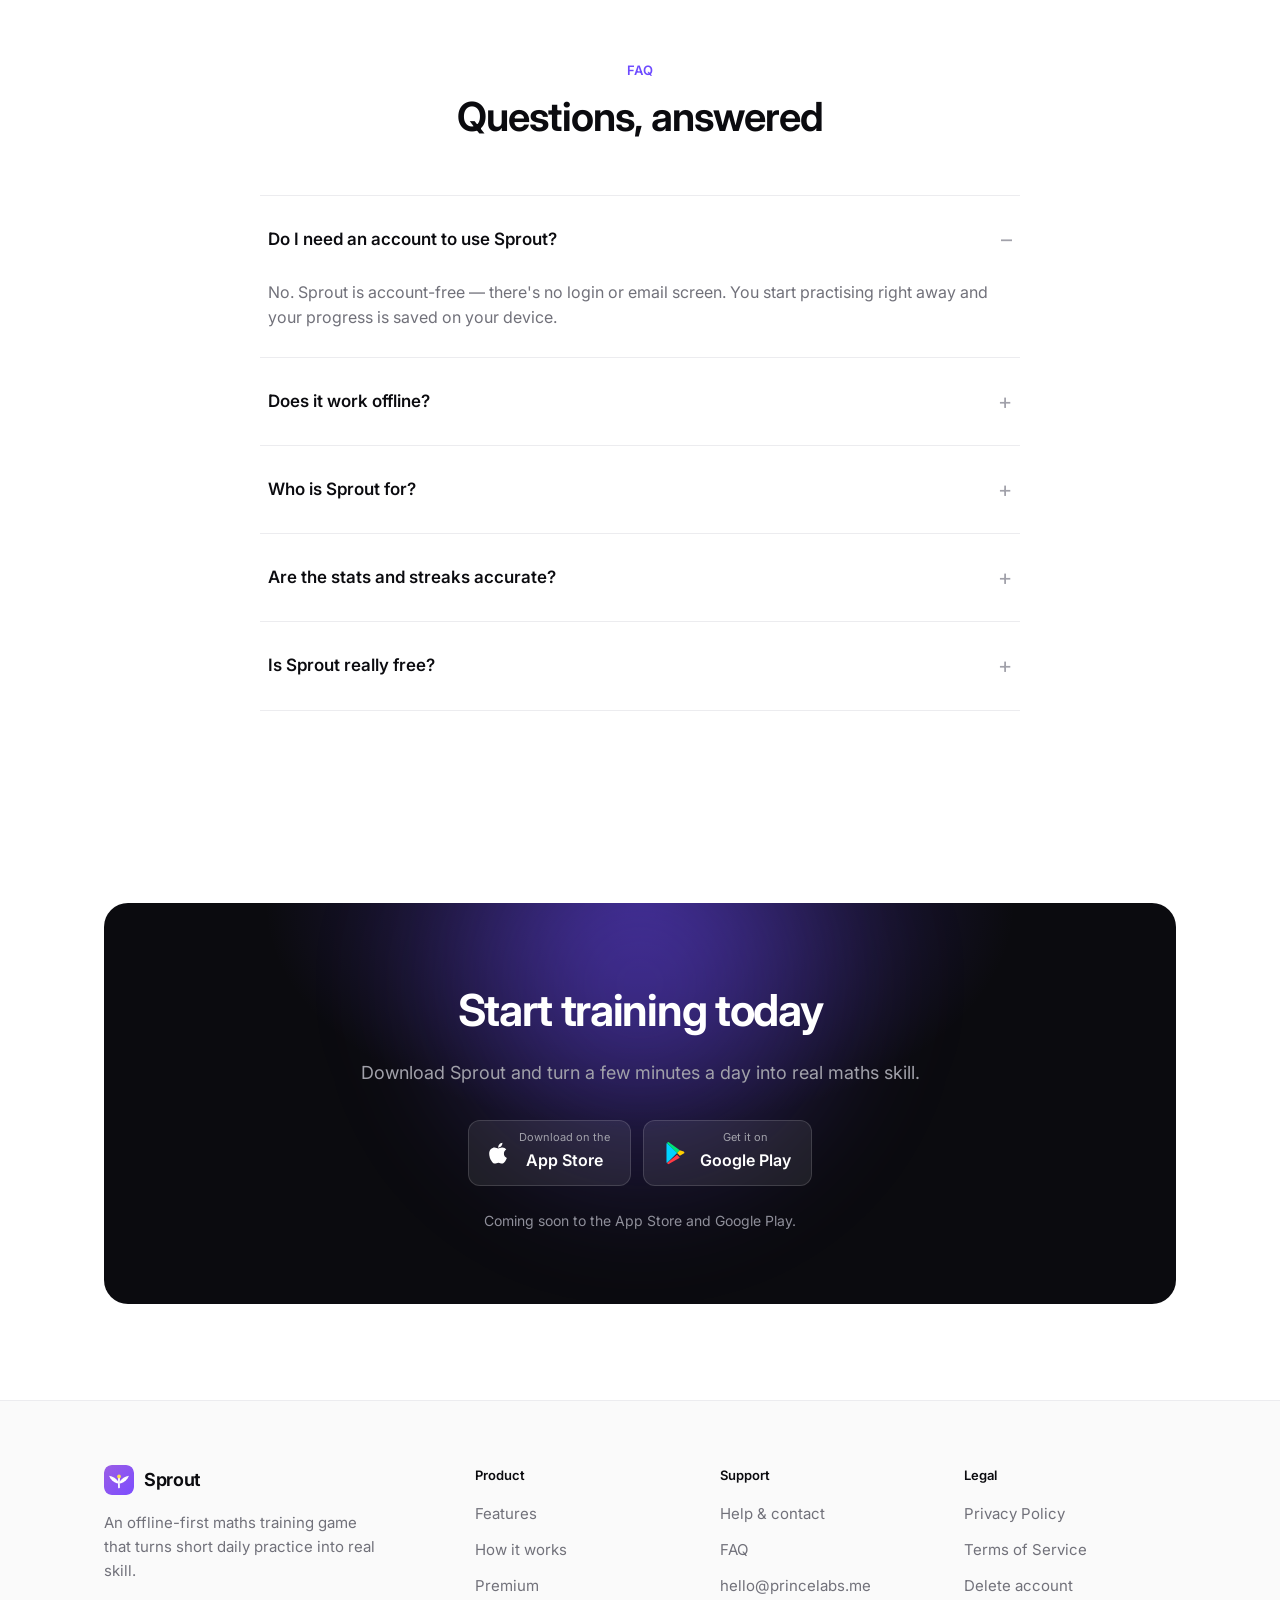
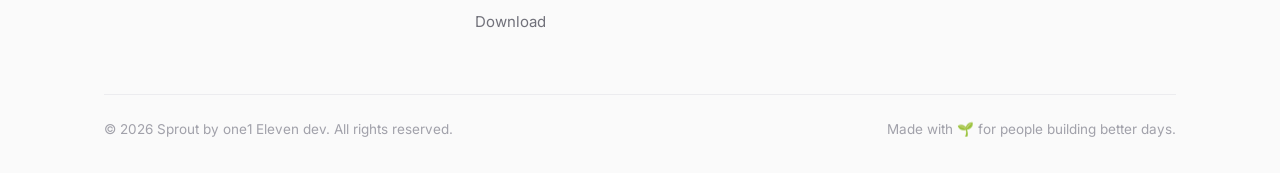
==== commit f0721f83: "Hero mockup: feature a Math Puzzle card with new puzzle icon" ====
--- a/index.html
+++ b/index.html
@@ -254,10 +254,10 @@
             <div class="app-grid">
               <div class="g-card p-cream done">
                 <div class="g-top">
-                  <span class="g-chip" style="background:#FBE6A8"><i class="icn ic-amber" style="--i:url('/assets/icons/brain.svg')"></i></span>
+                  <span class="g-chip" style="background:#FBE6A8"><i class="icn ic-amber" style="--i:url('/assets/icons/puzzle.svg')"></i></span>
                   <span class="g-check" style="background:#C08401"><span class="tick-mark"></span></span>
                 </div>
-                <div><div class="g-name">Mental Sprint</div><div class="g-sub">Level 6 · 94%</div></div>
+                <div><div class="g-name">Math Puzzle</div><div class="g-sub">Level 6 · 94%</div></div>
               </div>
               <div class="g-card p-lav done">
                 <div class="g-top">
